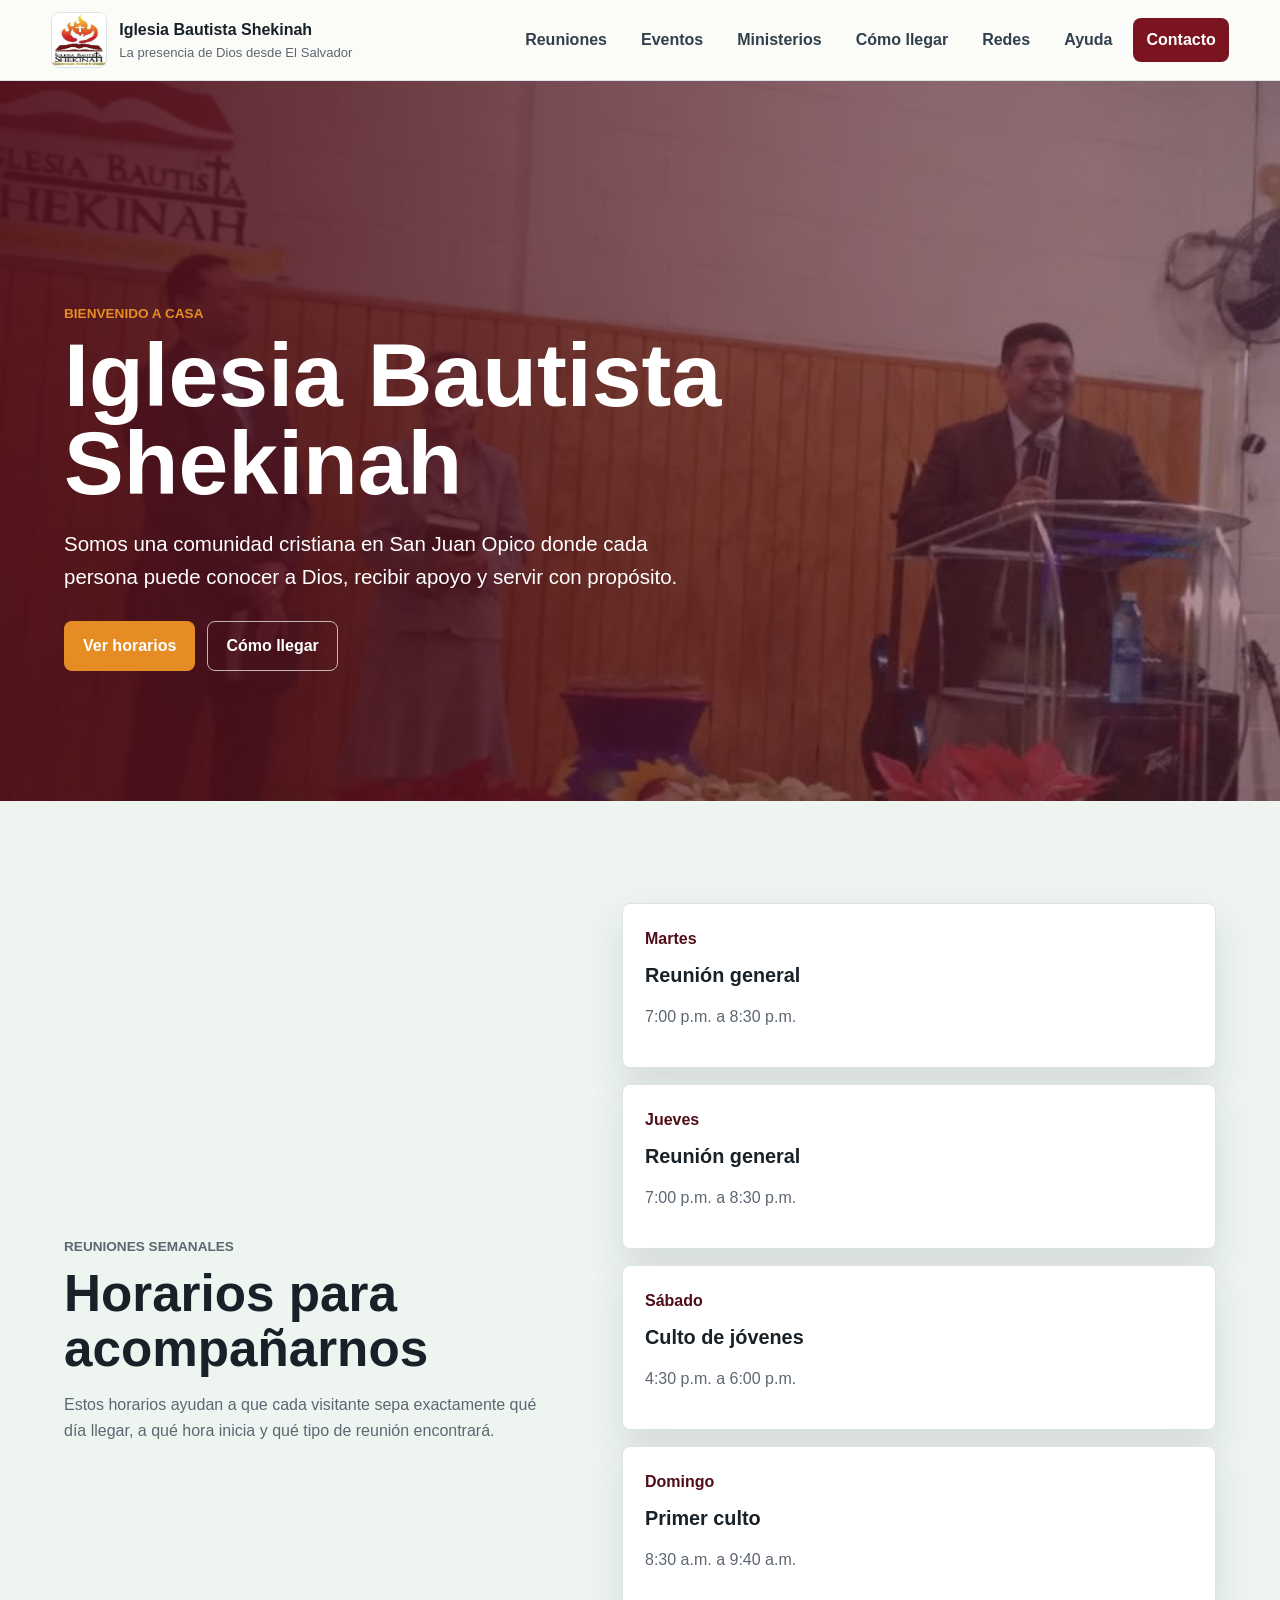
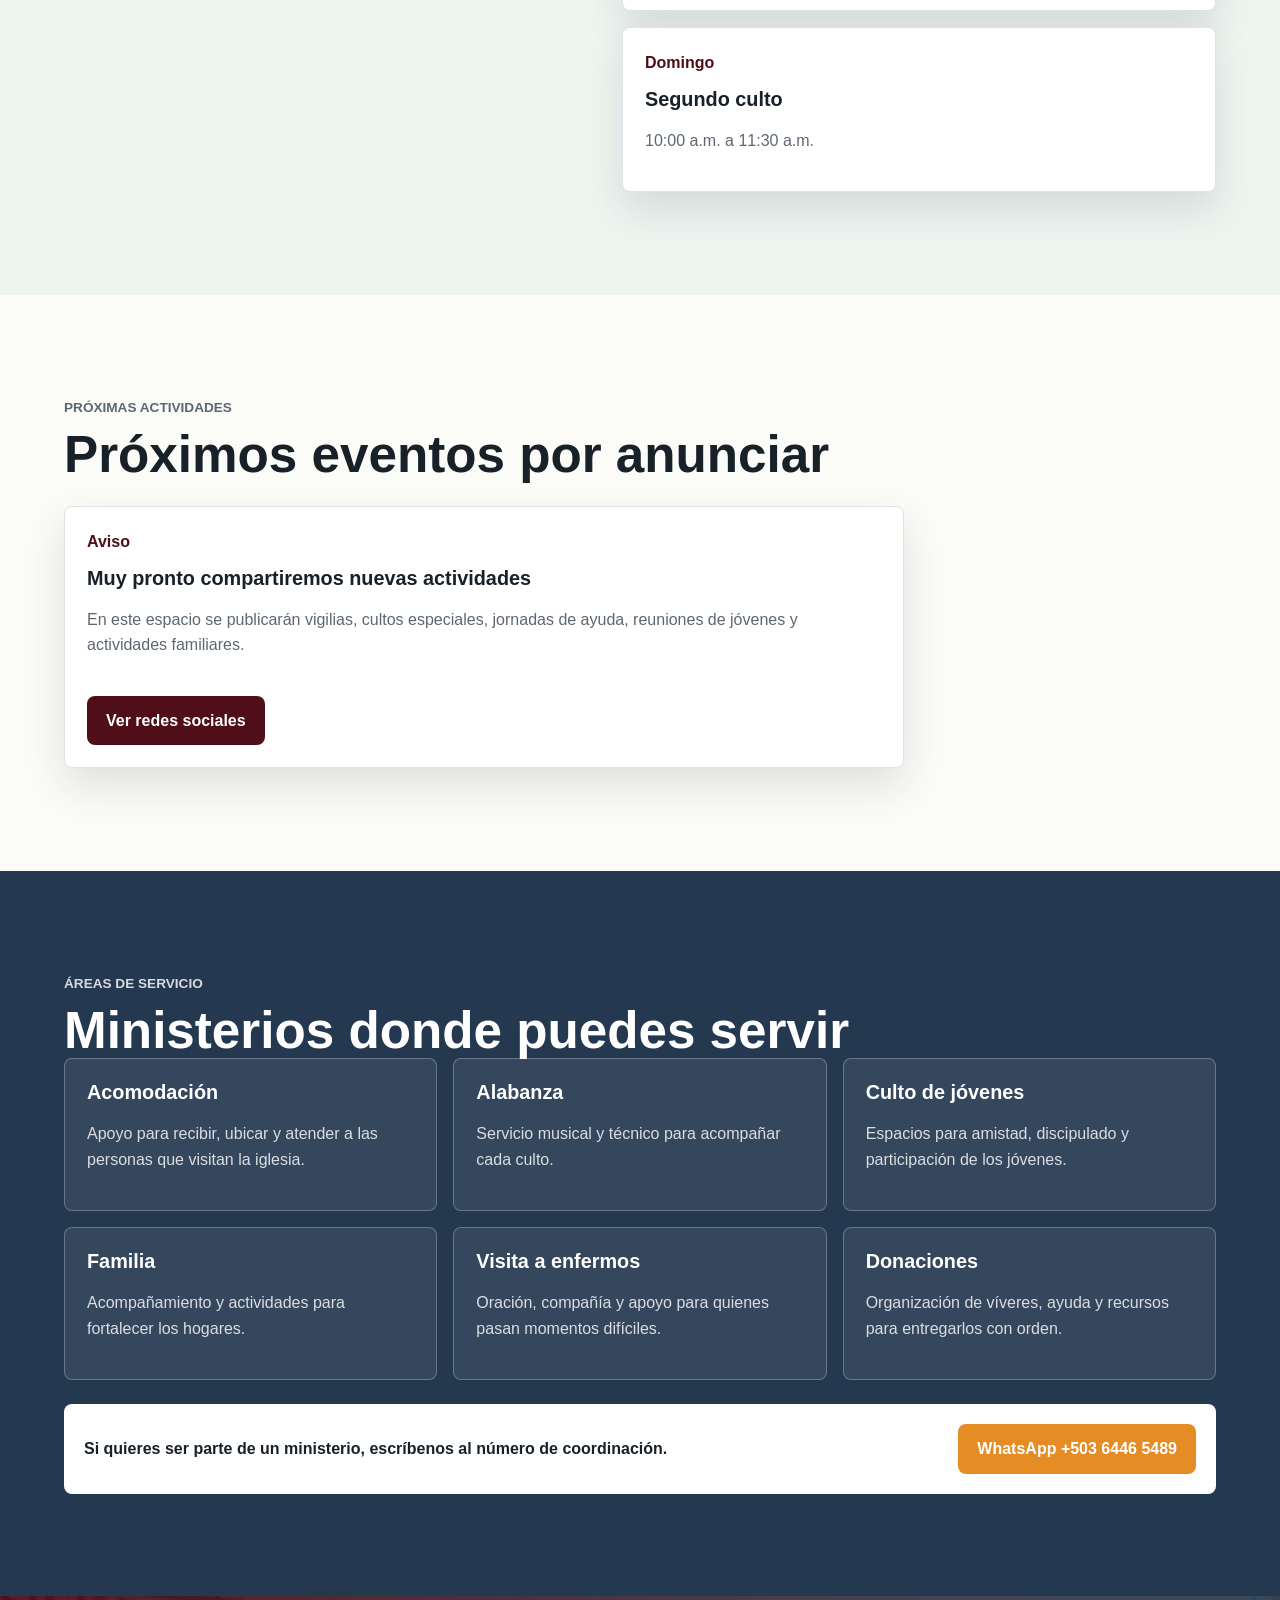
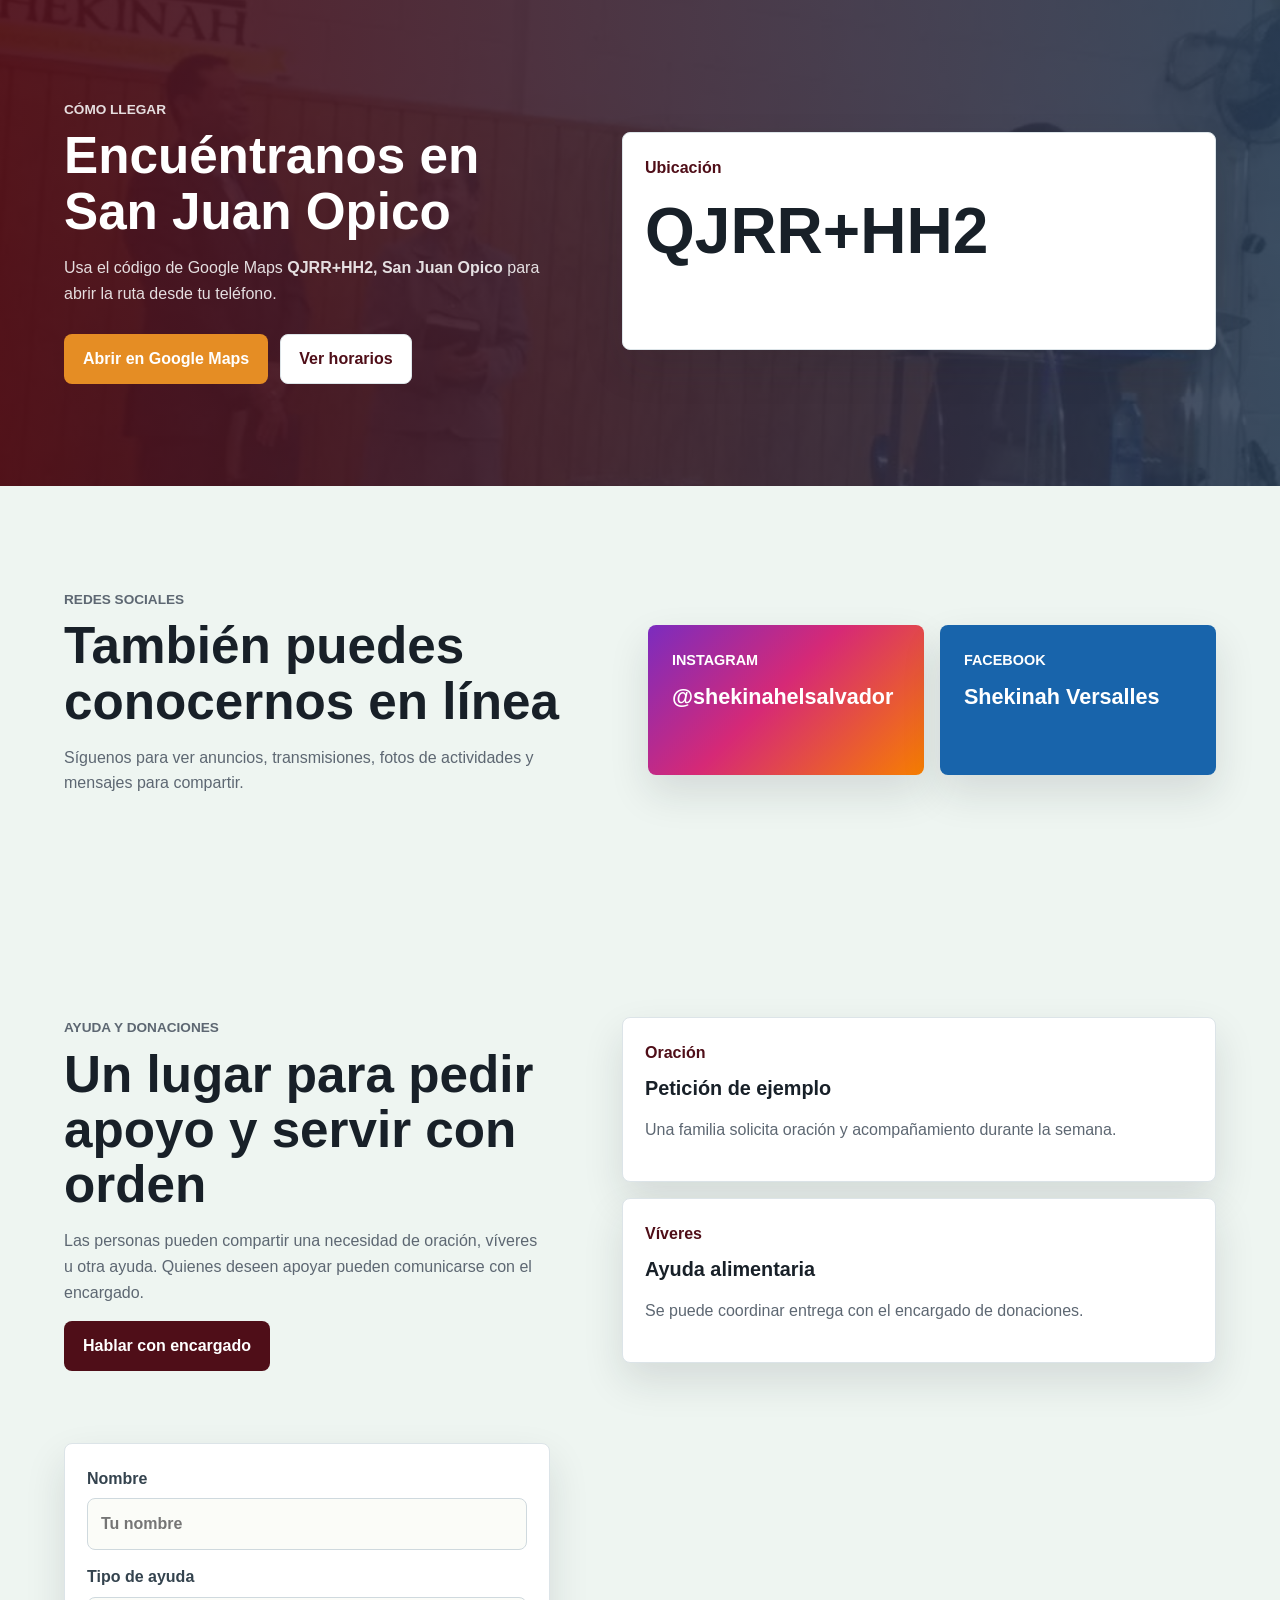
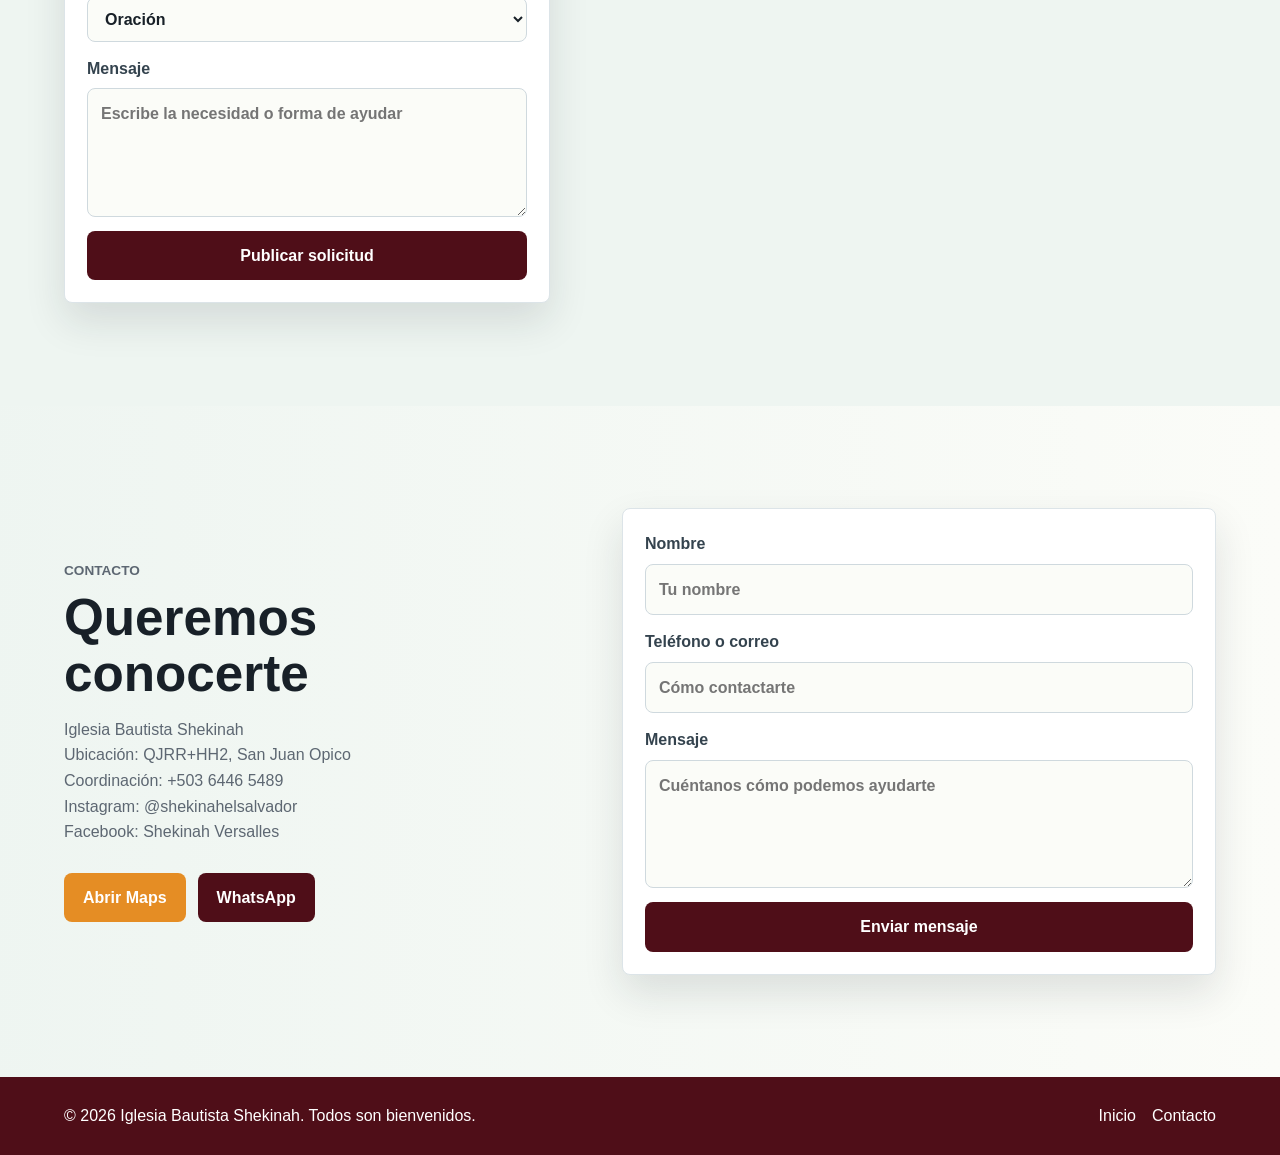
==== index.html @ 6ae2b2f3 "Crear sitio web Iglesia Shekinah" ====
<!doctype html>
<html lang="es">
  <head>
    <meta charset="utf-8" />
    <meta name="viewport" content="width=device-width, initial-scale=1" />
    <meta name="description" content="Sitio web de Iglesia Bautista Shekinah." />
    <title>Iglesia Bautista Shekinah</title>
    <link rel="stylesheet" href="styles.css" />
  </head>
  <body>
    <header class="site-header">
      <a class="brand" href="#inicio">
        <img class="brand-logo" src="assets/logo-shekinah.png" alt="Logo de Iglesia Bautista Shekinah" />
        <span>
          <strong>Iglesia Bautista Shekinah</strong>
          <small>La presencia de Dios desde El Salvador</small>
        </span>
      </a>
      <button class="menu-button" type="button" aria-expanded="false" aria-controls="main-menu">
        <span></span><span></span><span></span> Menú
      </button>
      <nav id="main-menu" class="main-nav">
        <a href="#reuniones">Reuniones</a>
        <a href="#eventos">Eventos</a>
        <a href="#ministerios">Ministerios</a>
        <a href="#ubicacion">Cómo llegar</a>
        <a href="#redes">Redes</a>
        <a href="#ayuda">Ayuda</a>
        <a class="nav-action" href="#contacto">Contacto</a>
      </nav>
    </header>

    <main>
      <section id="inicio" class="hero">
        <div class="hero-content">
          <p class="eyebrow">Bienvenido a casa</p>
          <h1>Iglesia Bautista Shekinah</h1>
          <p>Somos una comunidad cristiana en San Juan Opico donde cada persona puede conocer a Dios, recibir apoyo y servir con propósito.</p>
          <div class="hero-actions">
            <a class="button primary" href="#reuniones">Ver horarios</a>
            <a class="button secondary" href="#ubicacion">Cómo llegar</a>
          </div>
        </div>
      </section>

      <section id="reuniones" class="section band-light">
        <div class="section-inner split">
          <div>
            <p class="eyebrow">Reuniones semanales</p>
            <h2>Horarios para acompañarnos</h2>
            <p>Estos horarios ayudan a que cada visitante sepa exactamente qué día llegar, a qué hora inicia y qué tipo de reunión encontrará.</p>
          </div>
          <div class="schedule-list">
            <article class="info-card"><span class="tag">Martes</span><h3>Reunión general</h3><p>7:00 p.m. a 8:30 p.m.</p></article>
            <article class="info-card"><span class="tag">Jueves</span><h3>Reunión general</h3><p>7:00 p.m. a 8:30 p.m.</p></article>
            <article class="info-card"><span class="tag">Sábado</span><h3>Culto de jóvenes</h3><p>4:30 p.m. a 6:00 p.m.</p></article>
            <article class="info-card"><span class="tag">Domingo</span><h3>Primer culto</h3><p>8:30 a.m. a 9:40 a.m.</p></article>
            <article class="info-card"><span class="tag">Domingo</span><h3>Segundo culto</h3><p>10:00 a.m. a 11:30 a.m.</p></article>
          </div>
        </div>
      </section>

      <section id="eventos" class="section">
        <div class="section-inner">
          <p class="eyebrow">Próximas actividades</p>
          <h2>Próximos eventos por anunciar</h2>
          <article class="announcement-card">
            <span class="tag">Aviso</span>
            <h3>Muy pronto compartiremos nuevas actividades</h3>
            <p>En este espacio se publicarán vigilias, cultos especiales, jornadas de ayuda, reuniones de jóvenes y actividades familiares.</p>
            <a class="button dark" href="#redes">Ver redes sociales</a>
          </article>
        </div>
      </section>

      <section id="ministerios" class="section band-strong">
        <div class="section-inner">
          <p class="eyebrow">Áreas de servicio</p>
          <h2>Ministerios donde puedes servir</h2>
          <div class="ministry-grid">
            <article><h3>Acomodación</h3><p>Apoyo para recibir, ubicar y atender a las personas que visitan la iglesia.</p></article>
            <article><h3>Alabanza</h3><p>Servicio musical y técnico para acompañar cada culto.</p></article>
            <article><h3>Culto de jóvenes</h3><p>Espacios para amistad, discipulado y participación de los jóvenes.</p></article>
            <article><h3>Familia</h3><p>Acompañamiento y actividades para fortalecer los hogares.</p></article>
            <article><h3>Visita a enfermos</h3><p>Oración, compañía y apoyo para quienes pasan momentos difíciles.</p></article>
            <article><h3>Donaciones</h3><p>Organización de víveres, ayuda y recursos para entregarlos con orden.</p></article>
          </div>
          <div class="ministry-cta">
            <p>Si quieres ser parte de un ministerio, escríbenos al número de coordinación.</p>
            <a class="button primary" href="https://wa.me/50364465489" target="_blank" rel="noopener noreferrer">WhatsApp +503 6446 5489</a>
          </div>
        </div>
      </section>

      <section id="ubicacion" class="section location-section">
        <div class="section-inner split">
          <div>
            <p class="eyebrow">Cómo llegar</p>
            <h2>Encuéntranos en San Juan Opico</h2>
            <p>Usa el código de Google Maps <strong>QJRR+HH2, San Juan Opico</strong> para abrir la ruta desde tu teléfono.</p>
            <div class="contact-actions">
              <a class="button primary" href="https://www.google.com/maps/search/?api=1&query=QJRR%2BHH2%2C%20San%20Juan%20Opico" target="_blank" rel="noopener noreferrer">Abrir en Google Maps</a>
              <a class="button light" href="#reuniones">Ver horarios</a>
            </div>
          </div>
          <article class="map-card"><span class="tag">Ubicación</span><h3>QJRR+HH2</h3><p>San Juan Opico, La Libertad, El Salvador</p></article>
        </div>
      </section>

      <section id="redes" class="section band-light">
        <div class="section-inner social-layout">
          <div>
            <p class="eyebrow">Redes sociales</p>
            <h2>También puedes conocernos en línea</h2>
            <p>Síguenos para ver anuncios, transmisiones, fotos de actividades y mensajes para compartir.</p>
          </div>
          <div class="social-cards">
            <a class="social-card instagram" href="https://www.instagram.com/shekinahelsalvador" target="_blank" rel="noopener noreferrer"><span>Instagram</span><strong>@shekinahelsalvador</strong></a>
            <a class="social-card facebook" href="https://www.facebook.com/share/1L6qRECBoy/" target="_blank" rel="noopener noreferrer"><span>Facebook</span><strong>Shekinah Versalles</strong></a>
          </div>
        </div>
      </section>

      <section id="ayuda" class="section band-light">
        <div class="section-inner help-layout">
          <div>
            <p class="eyebrow">Ayuda y donaciones</p>
            <h2>Un lugar para pedir apoyo y servir con orden</h2>
            <p>Las personas pueden compartir una necesidad de oración, víveres u otra ayuda. Quienes deseen apoyar pueden comunicarse con el encargado.</p>
            <a class="button dark" href="https://wa.me/50364465489" target="_blank" rel="noopener noreferrer">Hablar con encargado</a>
          </div>
          <div class="help-board">
            <article class="help-card"><span class="tag">Oración</span><h3>Petición de ejemplo</h3><p>Una familia solicita oración y acompañamiento durante la semana.</p></article>
            <article class="help-card"><span class="tag">Víveres</span><h3>Ayuda alimentaria</h3><p>Se puede coordinar entrega con el encargado de donaciones.</p></article>
          </div>
          <form class="help-form">
            <label>Nombre <input type="text" name="nombre-ayuda" placeholder="Tu nombre" required /></label>
            <label>Tipo de ayuda
              <select name="tipo-ayuda" required>
                <option value="Oración">Oración</option>
                <option value="Víveres">Víveres</option>
                <option value="Visita">Visita a enfermo</option>
                <option value="Otra ayuda">Otra ayuda</option>
              </select>
            </label>
            <label>Mensaje <textarea name="mensaje-ayuda" rows="4" placeholder="Escribe la necesidad o forma de ayudar" required></textarea></label>
            <button class="button dark" type="submit">Publicar solicitud</button>
          </form>
        </div>
      </section>

      <section id="contacto" class="section contact-section">
        <div class="section-inner contact-layout">
          <div>
            <p class="eyebrow">Contacto</p>
            <h2>Queremos conocerte</h2>
            <p>Iglesia Bautista Shekinah<br />Ubicación: QJRR+HH2, San Juan Opico<br />Coordinación: +503 6446 5489<br />Instagram: @shekinahelsalvador<br />Facebook: Shekinah Versalles</p>
            <div class="contact-actions">
              <a class="button primary" href="https://www.google.com/maps/search/?api=1&query=QJRR%2BHH2%2C%20San%20Juan%20Opico" target="_blank" rel="noopener noreferrer">Abrir Maps</a>
              <a class="button dark" href="https://wa.me/50364465489" target="_blank" rel="noopener noreferrer">WhatsApp</a>
            </div>
          </div>
          <form class="contact-form">
            <label>Nombre <input type="text" name="nombre" autocomplete="name" placeholder="Tu nombre" /></label>
            <label>Teléfono o correo <input type="text" name="contacto" autocomplete="email" placeholder="Cómo contactarte" /></label>
            <label>Mensaje <textarea name="mensaje" rows="4" placeholder="Cuéntanos cómo podemos ayudarte"></textarea></label>
            <button class="button dark" type="submit">Enviar mensaje</button>
          </form>
        </div>
      </section>
    </main>

    <footer class="site-footer">
      <p>© 2026 Iglesia Bautista Shekinah. Todos son bienvenidos.</p>
      <div><a href="#inicio">Inicio</a><a href="#contacto">Contacto</a></div>
    </footer>

    <script src="script.js"></script>
  </body>
</html>
---- styles.css ----
:root {
  --ink: #182028;
  --muted: #5d6772;
  --line: #dce4e8;
  --paper: #fbfcf8;
  --soft: #eef5f1;
  --green: #7a1420;
  --green-dark: #4f0e18;
  --gold: #e58d24;
  --blue: #24384f;
  --white: #ffffff;
  --shadow: 0 18px 40px rgba(24, 32, 40, 0.12);
}

* { box-sizing: border-box; }
html { scroll-behavior: smooth; }
body {
  margin: 0;
  color: var(--ink);
  background: var(--paper);
  font-family: Arial, Helvetica, sans-serif;
  line-height: 1.6;
}
a { color: inherit; text-decoration: none; }
img, input, textarea, select, button { font: inherit; }

.site-header {
  position: sticky;
  top: 0;
  z-index: 20;
  display: flex;
  align-items: center;
  justify-content: space-between;
  gap: 18px;
  min-height: 76px;
  padding: 12px clamp(18px, 4vw, 56px);
  background: rgba(251, 252, 248, 0.94);
  border-bottom: 1px solid var(--line);
  backdrop-filter: blur(12px);
}
.brand { display: inline-flex; align-items: center; gap: 12px; min-width: 220px; }
.brand-logo { width: 56px; height: 56px; object-fit: contain; background: var(--white); border: 1px solid var(--line); border-radius: 8px; }
.brand strong, .brand small { display: block; }
.brand small { color: var(--muted); font-size: 0.82rem; }
.main-nav { display: flex; align-items: center; gap: 8px; }
.main-nav a { min-height: 42px; padding: 9px 13px; border-radius: 8px; color: #31404c; font-weight: 700; }
.main-nav a:hover, .main-nav a:focus-visible { background: var(--soft); outline: none; }
.nav-action { color: var(--white) !important; background: var(--green); }
.menu-button { display: none; align-items: center; gap: 7px; min-height: 44px; padding: 8px 10px; background: var(--white); border: 1px solid var(--line); border-radius: 8px; cursor: pointer; }
.menu-button span { display: block; width: 16px; height: 2px; background: currentColor; }

.hero {
  display: flex;
  align-items: flex-end;
  min-height: min(720px, calc(100vh - 76px));
  padding: clamp(64px, 12vw, 130px) clamp(20px, 5vw, 70px);
  color: var(--white);
  background: linear-gradient(90deg, rgba(79, 14, 24, 0.9), rgba(79, 14, 24, 0.44)), url("assets/iglesia-shekinah-interior.png") center / cover;
}
.hero-content { width: min(760px, 100%); }
.eyebrow { margin: 0 0 8px; color: var(--gold); font-size: 0.85rem; font-weight: 800; text-transform: uppercase; }
.hero h1 { margin: 0; font-size: clamp(2.8rem, 7vw, 6.5rem); line-height: 0.98; }
.hero p:not(.eyebrow) { max-width: 620px; margin: 20px 0 0; font-size: clamp(1.08rem, 2vw, 1.28rem); }
.hero-actions, .contact-actions { display: flex; flex-wrap: wrap; gap: 12px; margin-top: 28px; }
.button { display: inline-flex; align-items: center; justify-content: center; min-height: 46px; padding: 11px 18px; border: 1px solid transparent; border-radius: 8px; font-weight: 800; cursor: pointer; }
.button.primary { color: var(--white); background: var(--gold); }
.button.secondary { color: var(--white); border-color: rgba(255, 255, 255, 0.68); }
.button.dark { color: var(--white); background: var(--green-dark); }
.button.light { color: var(--green-dark); background: var(--white); border-color: var(--line); }

.section { padding: clamp(62px, 8vw, 104px) clamp(20px, 5vw, 70px); }
.section-inner { width: min(1160px, 100%); margin: 0 auto; }
.band-light { background: var(--soft); }
.band-strong { color: var(--white); background: var(--blue); }
.split, .contact-layout, .help-layout { display: grid; grid-template-columns: minmax(0, 0.9fr) minmax(280px, 1.1fr); gap: clamp(28px, 6vw, 72px); align-items: center; }
h2 { margin: 0; font-size: clamp(2rem, 4vw, 3.4rem); line-height: 1.08; }
h3 { margin: 0 0 8px; font-size: 1.24rem; line-height: 1.2; }
.section p { color: var(--muted); }
.band-strong p, .band-strong .eyebrow { color: rgba(255, 255, 255, 0.82); }

.schedule-list, .ministry-grid, .social-cards, .help-board { display: grid; gap: 16px; }
.ministry-grid { grid-template-columns: repeat(3, minmax(0, 1fr)); }
.info-card, .announcement-card, .map-card, .help-card, .help-form, .contact-form { padding: 22px; background: var(--white); border: 1px solid var(--line); border-radius: 8px; box-shadow: var(--shadow); }
.tag { display: inline-flex; margin-bottom: 12px; color: var(--green-dark); font-weight: 800; }
.ministry-grid article { min-height: 150px; padding: 22px; border: 1px solid rgba(255, 255, 255, 0.26); border-radius: 8px; background: rgba(255, 255, 255, 0.08); }
.ministry-cta { display: flex; align-items: center; justify-content: space-between; gap: 18px; margin-top: 24px; padding: 20px; color: var(--ink); background: var(--white); border-radius: 8px; }
.ministry-cta p { margin: 0; color: var(--ink); font-weight: 700; }
.announcement-card { max-width: 840px; margin-top: 24px; }
.announcement-card .button { margin-top: 22px; }
.location-section { color: var(--white); background: linear-gradient(90deg, rgba(79, 14, 24, 0.92), rgba(36, 56, 79, 0.86)), url("assets/iglesia-shekinah-interior.png") center / cover; }
.location-section p { color: rgba(255, 255, 255, 0.86); }
.map-card { color: var(--ink); }
.map-card h3 { font-size: clamp(2.2rem, 5vw, 4rem); }
.social-layout { display: grid; grid-template-columns: minmax(0, 0.95fr) minmax(300px, 1.05fr); gap: clamp(28px, 6vw, 70px); align-items: center; }
.social-cards { grid-template-columns: repeat(2, minmax(0, 1fr)); }
.social-card { min-height: 150px; padding: 24px; color: var(--white); border-radius: 8px; box-shadow: var(--shadow); }
.social-card span, .social-card strong { display: block; }
.social-card span { margin-bottom: 12px; font-size: 0.9rem; font-weight: 800; text-transform: uppercase; }
.social-card strong { overflow-wrap: anywhere; font-size: 1.35rem; line-height: 1.18; }
.social-card.instagram { background: linear-gradient(135deg, #7b2cbf, #d62976 46%, #f77f00); }
.social-card.facebook { background: #1864ab; }
.help-layout { align-items: start; }
.help-card .button { margin-top: 14px; }
.contact-section { background: linear-gradient(90deg, rgba(238, 245, 241, 0.98), rgba(251, 252, 248, 0.98)); }
.help-form, .contact-form { display: grid; gap: 14px; }
label { display: grid; gap: 7px; color: #34434e; font-weight: 800; }
input, select, textarea { width: 100%; padding: 12px 13px; color: var(--ink); background: var(--paper); border: 1px solid #cfd9de; border-radius: 8px; }
input:focus, select:focus, textarea:focus, .button:focus-visible { outline: 3px solid rgba(197, 139, 53, 0.42); outline-offset: 2px; }
.site-footer { display: flex; flex-wrap: wrap; justify-content: space-between; gap: 16px; padding: 26px clamp(20px, 5vw, 70px); color: var(--white); background: var(--green-dark); }
.site-footer p { margin: 0; }
.site-footer div { display: flex; gap: 16px; }

@media (max-width: 1040px) {
  .site-header { align-items: flex-start; flex-wrap: wrap; }
  .menu-button { display: inline-flex; }
  .main-nav { display: none; width: 100%; flex-direction: column; align-items: stretch; padding-top: 8px; }
  .main-nav.is-open { display: flex; }
  .main-nav a { width: 100%; }
  .split, .contact-layout, .help-layout, .social-layout, .ministry-grid, .social-cards { grid-template-columns: 1fr; }
  .hero { min-height: 620px; }
  .ministry-cta { align-items: stretch; flex-direction: column; }
}

@media (max-width: 520px) {
  .brand { min-width: 0; }
  .brand small { display: none; }
  .hero-actions, .contact-actions { flex-direction: column; }
  .button { width: 100%; }
  .section { padding-left: 16px; padding-right: 16px; }
}
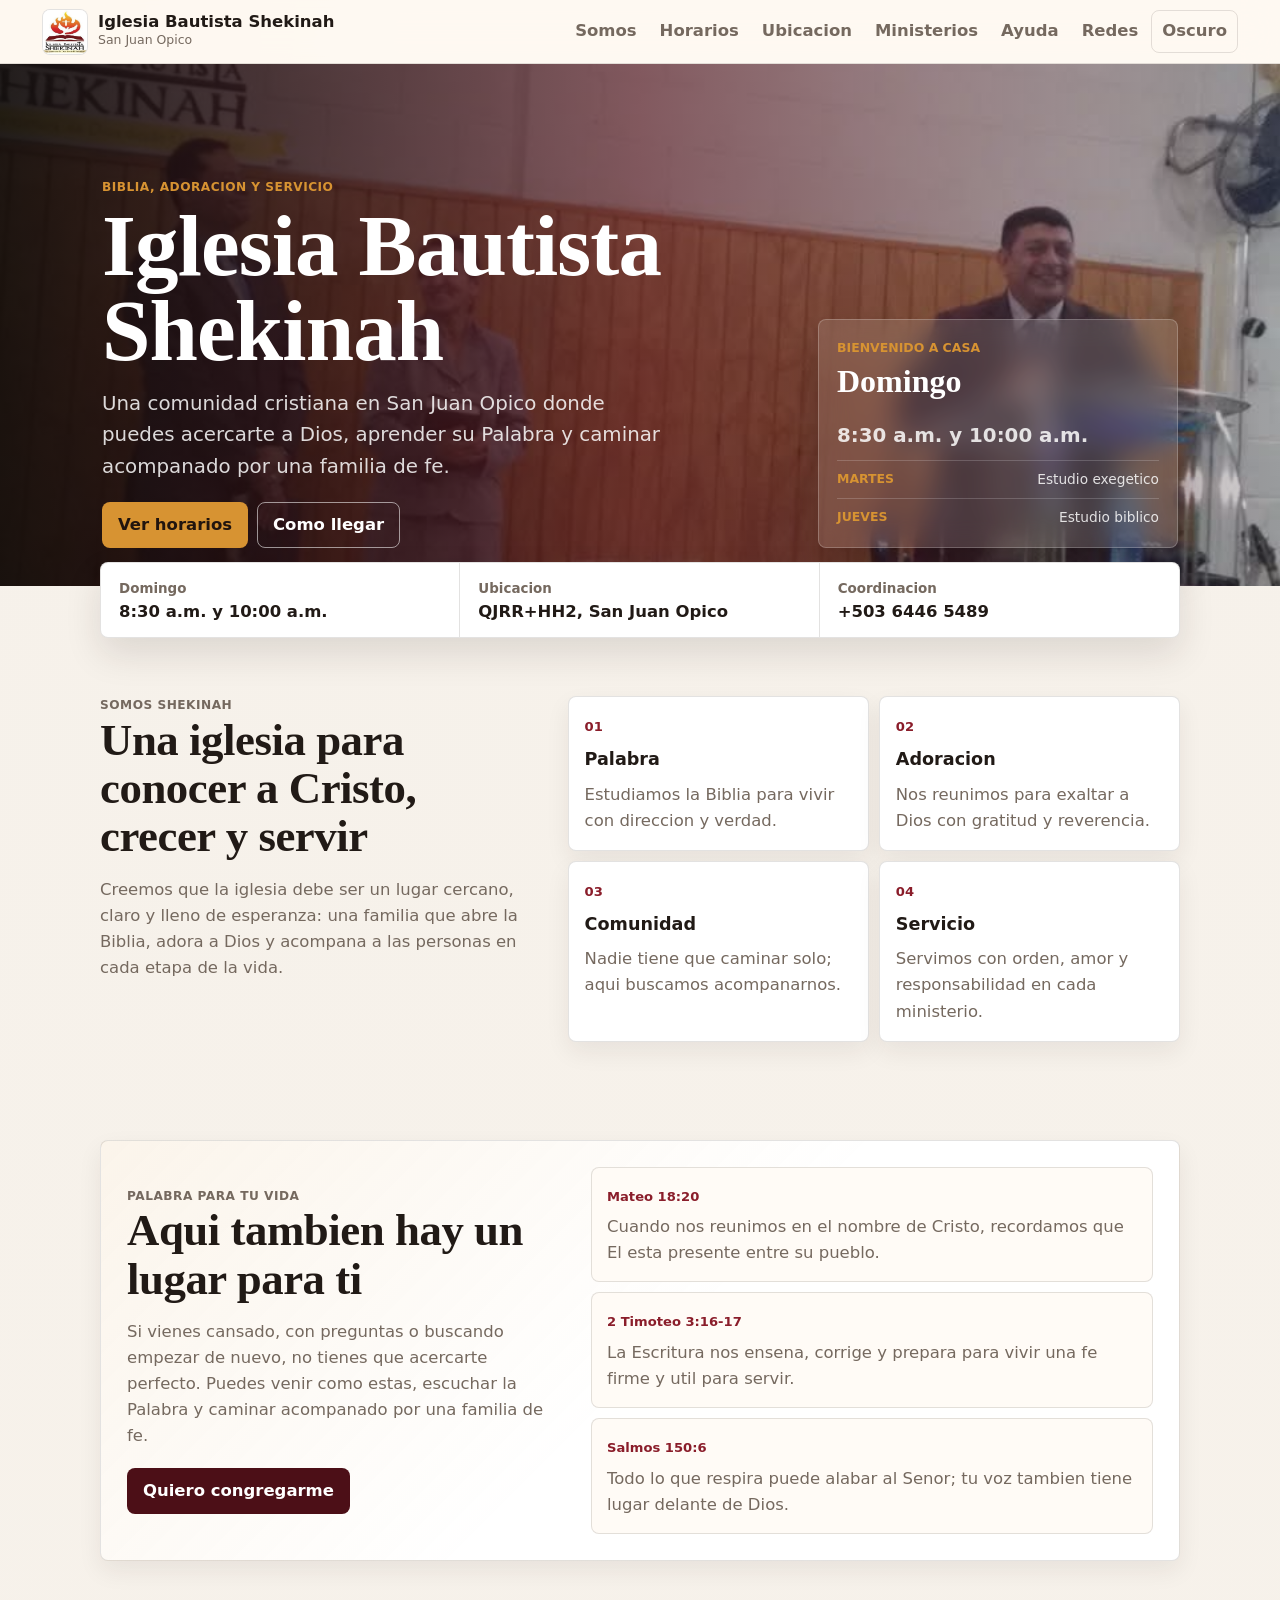
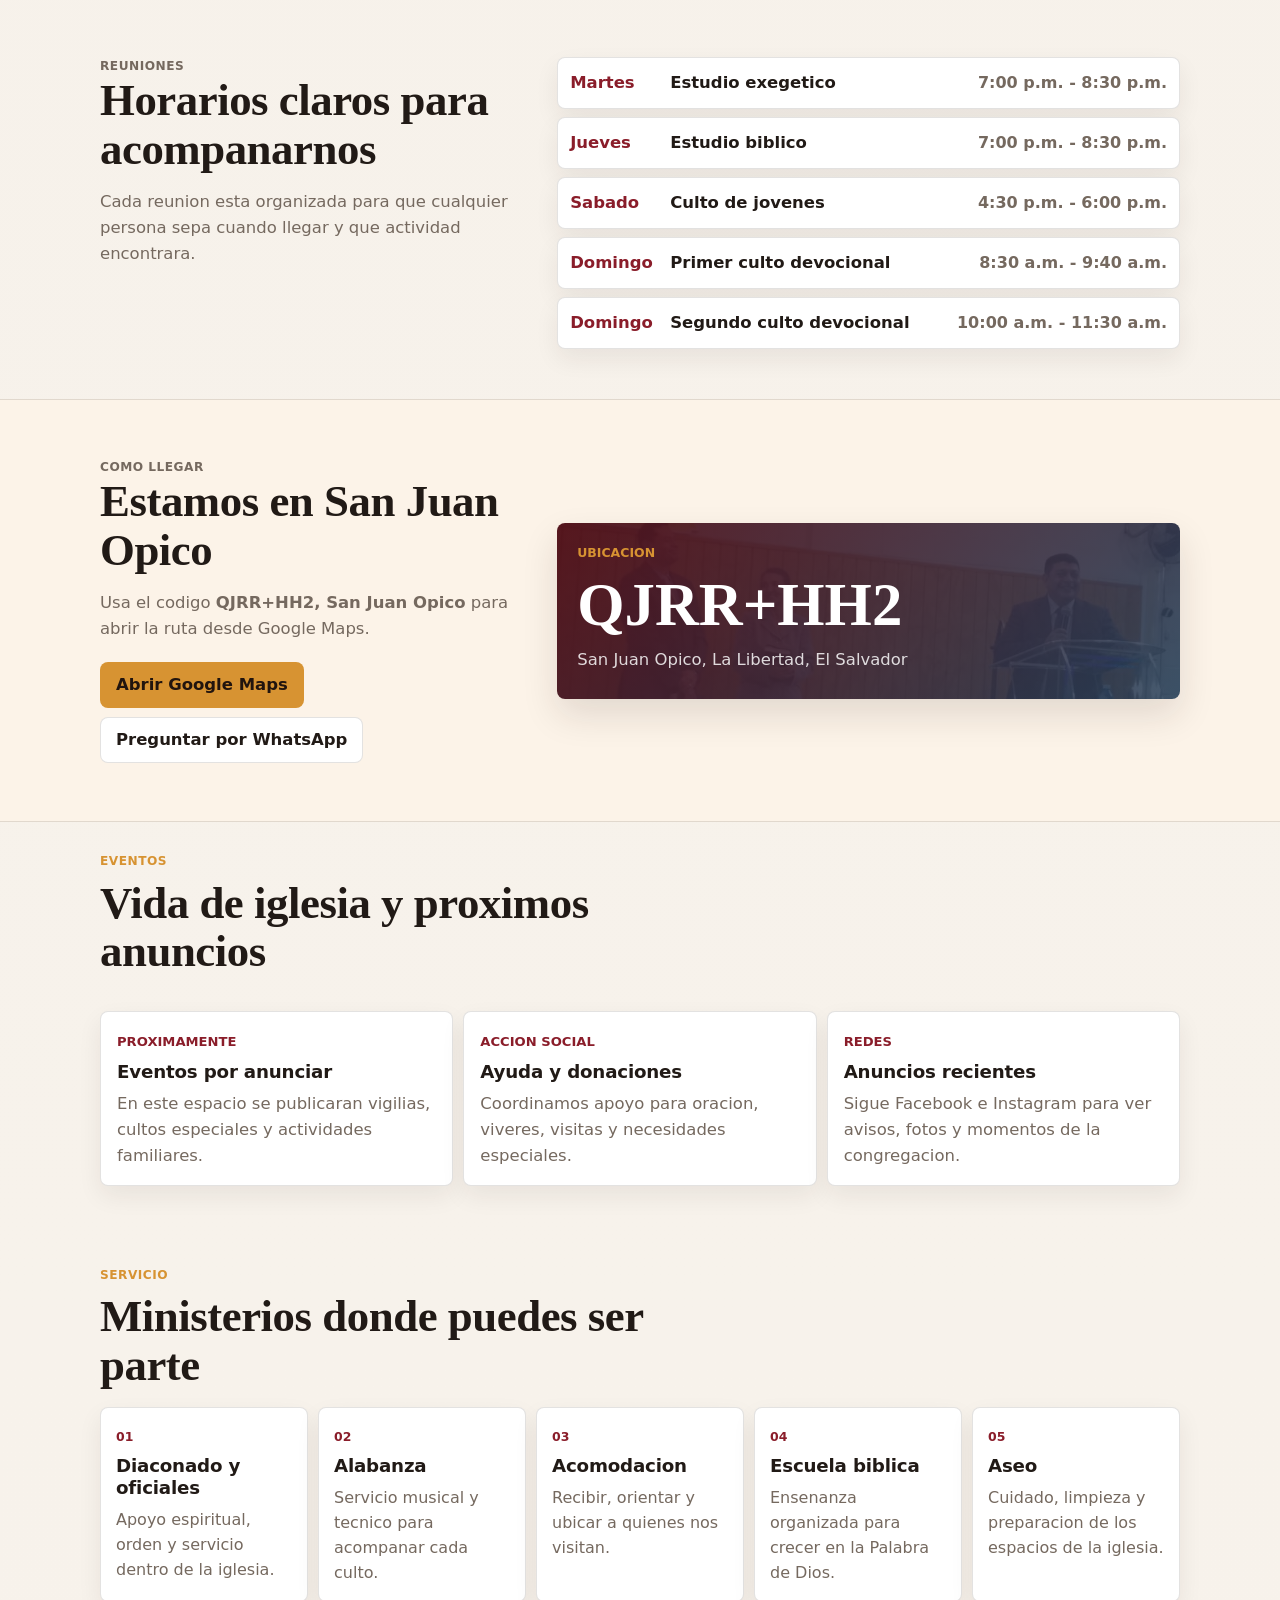
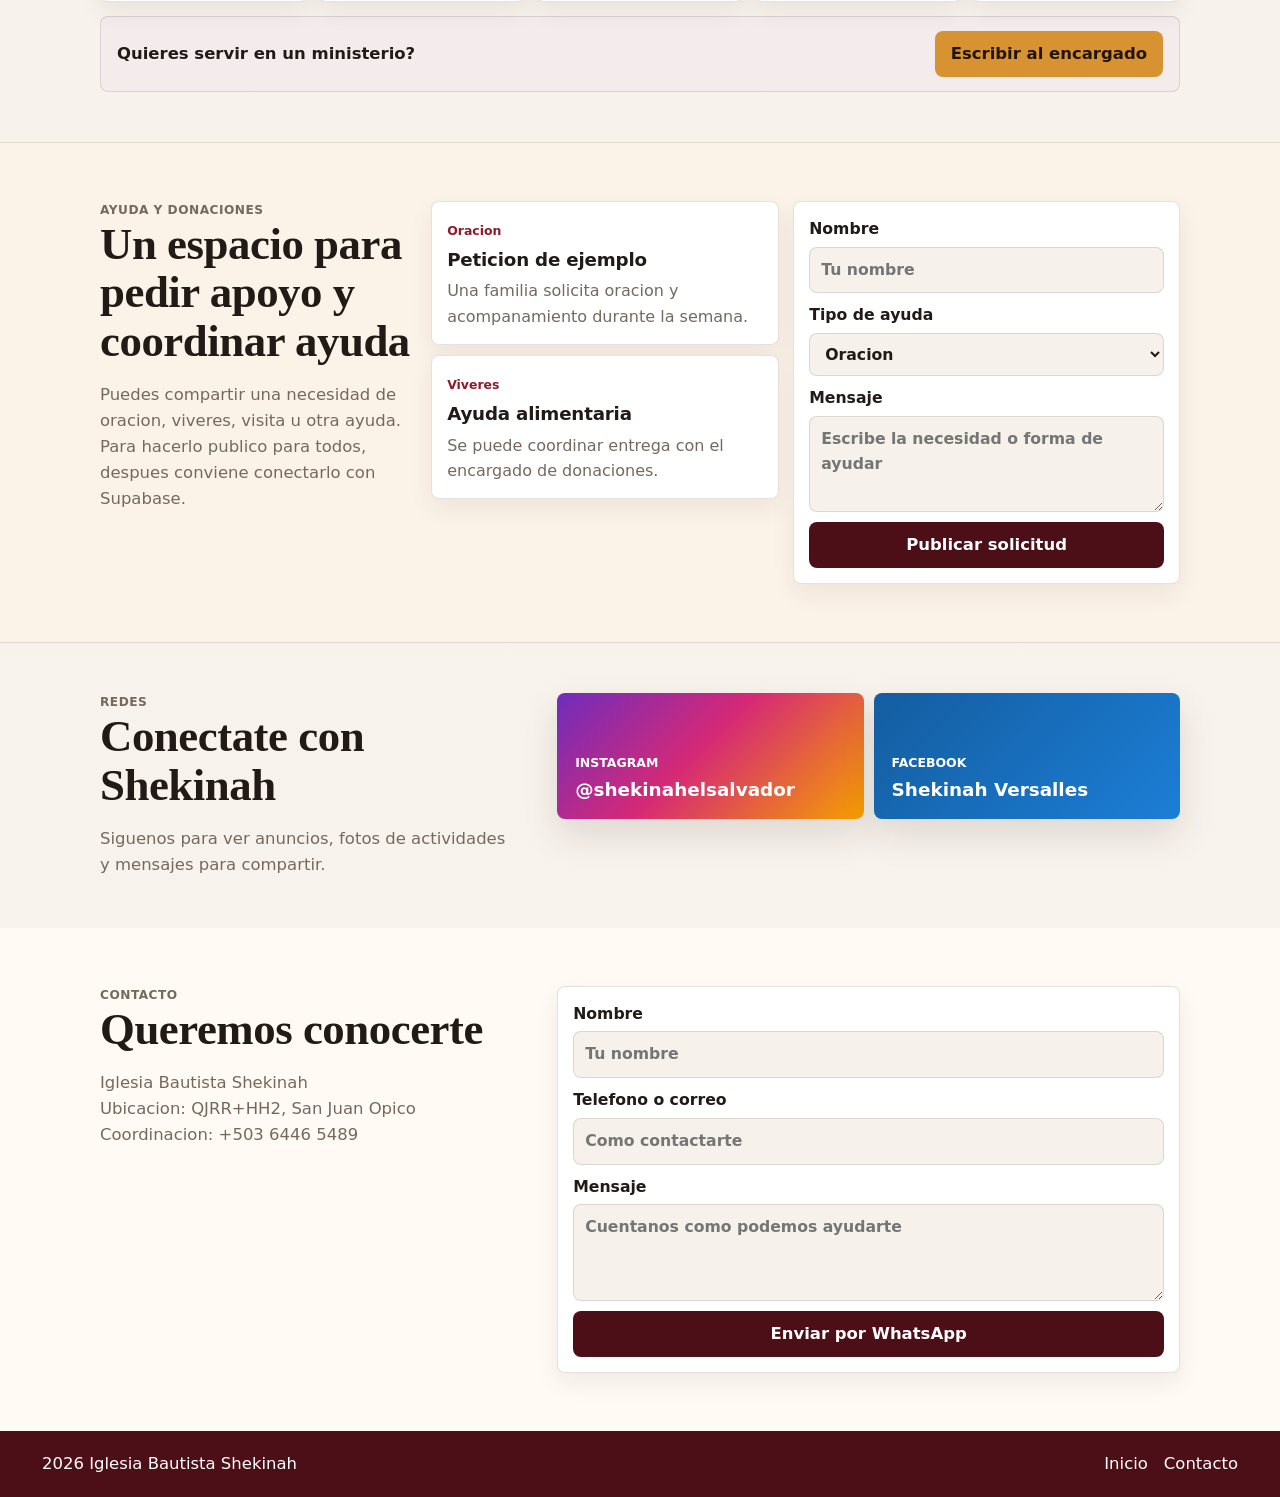
==== commit 3d6a6479: "Mejorar presentacion institucional" ====
--- a/index.html
+++ b/index.html
@@ -3,176 +3,355 @@
   <head>
     <meta charset="utf-8" />
     <meta name="viewport" content="width=device-width, initial-scale=1" />
-    <meta name="description" content="Sitio web de Iglesia Bautista Shekinah." />
+    <meta
+      name="description"
+      content="Sitio web de Iglesia Bautista Shekinah: horarios, ubicacion, ministerios, ayuda, donaciones y redes sociales."
+    />
     <title>Iglesia Bautista Shekinah</title>
     <link rel="stylesheet" href="styles.css" />
   </head>
   <body>
     <header class="site-header">
-      <a class="brand" href="#inicio">
+      <a class="brand" href="#inicio" aria-label="Ir al inicio">
         <img class="brand-logo" src="assets/logo-shekinah.png" alt="Logo de Iglesia Bautista Shekinah" />
         <span>
           <strong>Iglesia Bautista Shekinah</strong>
-          <small>La presencia de Dios desde El Salvador</small>
+          <small>San Juan Opico</small>
         </span>
       </a>
+
       <button class="menu-button" type="button" aria-expanded="false" aria-controls="main-menu">
-        <span></span><span></span><span></span> Menú
+        <span></span>
+        <span></span>
+        <span></span>
+        Menu
       </button>
-      <nav id="main-menu" class="main-nav">
-        <a href="#reuniones">Reuniones</a>
-        <a href="#eventos">Eventos</a>
+
+      <nav id="main-menu" class="main-nav" aria-label="Navegacion principal">
+        <a href="#somos">Somos</a>
+        <a href="#reuniones">Horarios</a>
+        <a href="#ubicacion">Ubicacion</a>
         <a href="#ministerios">Ministerios</a>
-        <a href="#ubicacion">Cómo llegar</a>
+        <a href="#ayuda">Ayuda</a>
         <a href="#redes">Redes</a>
-        <a href="#ayuda">Ayuda</a>
-        <a class="nav-action" href="#contacto">Contacto</a>
+        <button class="theme-toggle" type="button" aria-label="Cambiar modo oscuro">Oscuro</button>
       </nav>
     </header>
 
     <main>
       <section id="inicio" class="hero">
-        <div class="hero-content">
-          <p class="eyebrow">Bienvenido a casa</p>
-          <h1>Iglesia Bautista Shekinah</h1>
-          <p>Somos una comunidad cristiana en San Juan Opico donde cada persona puede conocer a Dios, recibir apoyo y servir con propósito.</p>
-          <div class="hero-actions">
-            <a class="button primary" href="#reuniones">Ver horarios</a>
-            <a class="button secondary" href="#ubicacion">Cómo llegar</a>
-          </div>
-        </div>
-      </section>
-
-      <section id="reuniones" class="section band-light">
-        <div class="section-inner split">
-          <div>
-            <p class="eyebrow">Reuniones semanales</p>
-            <h2>Horarios para acompañarnos</h2>
-            <p>Estos horarios ayudan a que cada visitante sepa exactamente qué día llegar, a qué hora inicia y qué tipo de reunión encontrará.</p>
-          </div>
+        <div class="hero-inner">
+          <div class="hero-content">
+            <p class="eyebrow">Biblia, adoracion y servicio</p>
+            <h1>Iglesia Bautista Shekinah</h1>
+            <p>
+              Una comunidad cristiana en San Juan Opico donde puedes acercarte a Dios,
+              aprender su Palabra y caminar acompanado por una familia de fe.
+            </p>
+            <div class="hero-actions">
+              <a class="button primary" href="#reuniones">Ver horarios</a>
+              <a class="button secondary" href="#ubicacion">Como llegar</a>
+            </div>
+          </div>
+
+          <aside class="hero-panel" aria-label="Resumen de reuniones">
+            <span>Bienvenido a casa</span>
+            <strong>Domingo</strong>
+            <p>8:30 a.m. y 10:00 a.m.</p>
+            <div><small>Martes</small><small>Estudio exegetico</small></div>
+            <div><small>Jueves</small><small>Estudio biblico</small></div>
+          </aside>
+        </div>
+      </section>
+
+      <section class="quick-strip" aria-label="Accesos rapidos">
+        <a href="#reuniones">
+          <span>Domingo</span>
+          <strong>8:30 a.m. y 10:00 a.m.</strong>
+        </a>
+        <a href="#ubicacion">
+          <span>Ubicacion</span>
+          <strong>QJRR+HH2, San Juan Opico</strong>
+        </a>
+        <a href="https://wa.me/50364465489" target="_blank" rel="noopener noreferrer">
+          <span>Coordinacion</span>
+          <strong>+503 6446 5489</strong>
+        </a>
+      </section>
+
+      <section id="somos" class="section identity-section" aria-labelledby="somos-title">
+        <div class="section-inner identity-layout">
+          <div class="section-copy">
+            <p class="eyebrow">Somos Shekinah</p>
+            <h2 id="somos-title">Una iglesia para conocer a Cristo, crecer y servir</h2>
+            <p>
+              Creemos que la iglesia debe ser un lugar cercano, claro y lleno de esperanza:
+              una familia que abre la Biblia, adora a Dios y acompana a las personas en
+              cada etapa de la vida.
+            </p>
+          </div>
+
+          <div class="identity-grid">
+            <article><span>01</span><strong>Palabra</strong><p>Estudiamos la Biblia para vivir con direccion y verdad.</p></article>
+            <article><span>02</span><strong>Adoracion</strong><p>Nos reunimos para exaltar a Dios con gratitud y reverencia.</p></article>
+            <article><span>03</span><strong>Comunidad</strong><p>Nadie tiene que caminar solo; aqui buscamos acompanarnos.</p></article>
+            <article><span>04</span><strong>Servicio</strong><p>Servimos con orden, amor y responsabilidad en cada ministerio.</p></article>
+          </div>
+        </div>
+      </section>
+
+      <section class="section scripture-section" aria-labelledby="palabra-title">
+        <div class="section-inner scripture-layout">
+          <div class="section-copy">
+            <p class="eyebrow">Palabra para tu vida</p>
+            <h2 id="palabra-title">Aqui tambien hay un lugar para ti</h2>
+            <p>
+              Si vienes cansado, con preguntas o buscando empezar de nuevo, no tienes que
+              acercarte perfecto. Puedes venir como estas, escuchar la Palabra y caminar
+              acompanado por una familia de fe.
+            </p>
+            <a class="button dark" href="#reuniones">Quiero congregarme</a>
+          </div>
+
+          <div class="scripture-grid">
+            <article>
+              <span>Mateo 18:20</span>
+              <p>Cuando nos reunimos en el nombre de Cristo, recordamos que El esta presente entre su pueblo.</p>
+            </article>
+            <article>
+              <span>2 Timoteo 3:16-17</span>
+              <p>La Escritura nos ensena, corrige y prepara para vivir una fe firme y util para servir.</p>
+            </article>
+            <article>
+              <span>Salmos 150:6</span>
+              <p>Todo lo que respira puede alabar al Senor; tu voz tambien tiene lugar delante de Dios.</p>
+            </article>
+          </div>
+        </div>
+      </section>
+
+      <section id="reuniones" class="section section-tight">
+        <div class="section-inner two-column">
+          <div class="section-copy">
+            <p class="eyebrow">Reuniones</p>
+            <h2>Horarios claros para acompanarnos</h2>
+            <p>
+              Cada reunion esta organizada para que cualquier persona sepa cuando llegar
+              y que actividad encontrara.
+            </p>
+          </div>
+
           <div class="schedule-list">
-            <article class="info-card"><span class="tag">Martes</span><h3>Reunión general</h3><p>7:00 p.m. a 8:30 p.m.</p></article>
-            <article class="info-card"><span class="tag">Jueves</span><h3>Reunión general</h3><p>7:00 p.m. a 8:30 p.m.</p></article>
-            <article class="info-card"><span class="tag">Sábado</span><h3>Culto de jóvenes</h3><p>4:30 p.m. a 6:00 p.m.</p></article>
-            <article class="info-card"><span class="tag">Domingo</span><h3>Primer culto</h3><p>8:30 a.m. a 9:40 a.m.</p></article>
-            <article class="info-card"><span class="tag">Domingo</span><h3>Segundo culto</h3><p>10:00 a.m. a 11:30 a.m.</p></article>
-          </div>
-        </div>
-      </section>
-
-      <section id="eventos" class="section">
+            <article class="schedule-item">
+              <span>Martes</span>
+              <strong>Estudio exegetico</strong>
+              <time>7:00 p.m. - 8:30 p.m.</time>
+            </article>
+            <article class="schedule-item">
+              <span>Jueves</span>
+              <strong>Estudio biblico</strong>
+              <time>7:00 p.m. - 8:30 p.m.</time>
+            </article>
+            <article class="schedule-item">
+              <span>Sabado</span>
+              <strong>Culto de jovenes</strong>
+              <time>4:30 p.m. - 6:00 p.m.</time>
+            </article>
+            <article class="schedule-item">
+              <span>Domingo</span>
+              <strong>Primer culto devocional</strong>
+              <time>8:30 a.m. - 9:40 a.m.</time>
+            </article>
+            <article class="schedule-item">
+              <span>Domingo</span>
+              <strong>Segundo culto devocional</strong>
+              <time>10:00 a.m. - 11:30 a.m.</time>
+            </article>
+          </div>
+        </div>
+      </section>
+
+      <section id="ubicacion" class="section tinted">
+        <div class="section-inner two-column location-grid">
+          <div class="section-copy">
+            <p class="eyebrow">Como llegar</p>
+            <h2>Estamos en San Juan Opico</h2>
+            <p>
+              Usa el codigo <strong>QJRR+HH2, San Juan Opico</strong> para abrir la ruta
+              desde Google Maps.
+            </p>
+            <div class="inline-actions">
+              <a class="button primary" href="https://www.google.com/maps/search/?api=1&query=QJRR%2BHH2%2C%20San%20Juan%20Opico" target="_blank" rel="noopener noreferrer">
+                Abrir Google Maps
+              </a>
+              <a class="button ghost" href="https://wa.me/50364465489" target="_blank" rel="noopener noreferrer">
+                Preguntar por WhatsApp
+              </a>
+            </div>
+          </div>
+
+          <article class="location-card">
+            <span>Ubicacion</span>
+            <strong>QJRR+HH2</strong>
+            <p>San Juan Opico, La Libertad, El Salvador</p>
+          </article>
+        </div>
+      </section>
+
+      <section id="eventos" class="section compact">
+        <div class="section-inner updates-layout">
+          <div class="section-heading">
+            <p class="eyebrow">Eventos</p>
+            <h2>Vida de iglesia y proximos anuncios</h2>
+          </div>
+          <div class="updates-grid">
+            <article>
+              <span>Proximamente</span>
+              <h3>Eventos por anunciar</h3>
+              <p>En este espacio se publicaran vigilias, cultos especiales y actividades familiares.</p>
+            </article>
+            <article>
+              <span>Accion social</span>
+              <h3>Ayuda y donaciones</h3>
+              <p>Coordinamos apoyo para oracion, viveres, visitas y necesidades especiales.</p>
+            </article>
+            <article>
+              <span>Redes</span>
+              <h3>Anuncios recientes</h3>
+              <p>Sigue Facebook e Instagram para ver avisos, fotos y momentos de la congregacion.</p>
+            </article>
+          </div>
+        </div>
+      </section>
+
+      <section id="ministerios" class="section section-tight">
         <div class="section-inner">
-          <p class="eyebrow">Próximas actividades</p>
-          <h2>Próximos eventos por anunciar</h2>
-          <article class="announcement-card">
-            <span class="tag">Aviso</span>
-            <h3>Muy pronto compartiremos nuevas actividades</h3>
-            <p>En este espacio se publicarán vigilias, cultos especiales, jornadas de ayuda, reuniones de jóvenes y actividades familiares.</p>
-            <a class="button dark" href="#redes">Ver redes sociales</a>
-          </article>
-        </div>
-      </section>
-
-      <section id="ministerios" class="section band-strong">
-        <div class="section-inner">
-          <p class="eyebrow">Áreas de servicio</p>
-          <h2>Ministerios donde puedes servir</h2>
+          <div class="section-heading">
+            <p class="eyebrow">Servicio</p>
+            <h2>Ministerios donde puedes ser parte</h2>
+          </div>
+
           <div class="ministry-grid">
-            <article><h3>Acomodación</h3><p>Apoyo para recibir, ubicar y atender a las personas que visitan la iglesia.</p></article>
-            <article><h3>Alabanza</h3><p>Servicio musical y técnico para acompañar cada culto.</p></article>
-            <article><h3>Culto de jóvenes</h3><p>Espacios para amistad, discipulado y participación de los jóvenes.</p></article>
-            <article><h3>Familia</h3><p>Acompañamiento y actividades para fortalecer los hogares.</p></article>
-            <article><h3>Visita a enfermos</h3><p>Oración, compañía y apoyo para quienes pasan momentos difíciles.</p></article>
-            <article><h3>Donaciones</h3><p>Organización de víveres, ayuda y recursos para entregarlos con orden.</p></article>
-          </div>
-          <div class="ministry-cta">
-            <p>Si quieres ser parte de un ministerio, escríbenos al número de coordinación.</p>
-            <a class="button primary" href="https://wa.me/50364465489" target="_blank" rel="noopener noreferrer">WhatsApp +503 6446 5489</a>
-          </div>
-        </div>
-      </section>
-
-      <section id="ubicacion" class="section location-section">
-        <div class="section-inner split">
-          <div>
-            <p class="eyebrow">Cómo llegar</p>
-            <h2>Encuéntranos en San Juan Opico</h2>
-            <p>Usa el código de Google Maps <strong>QJRR+HH2, San Juan Opico</strong> para abrir la ruta desde tu teléfono.</p>
-            <div class="contact-actions">
-              <a class="button primary" href="https://www.google.com/maps/search/?api=1&query=QJRR%2BHH2%2C%20San%20Juan%20Opico" target="_blank" rel="noopener noreferrer">Abrir en Google Maps</a>
-              <a class="button light" href="#reuniones">Ver horarios</a>
-            </div>
-          </div>
-          <article class="map-card"><span class="tag">Ubicación</span><h3>QJRR+HH2</h3><p>San Juan Opico, La Libertad, El Salvador</p></article>
-        </div>
-      </section>
-
-      <section id="redes" class="section band-light">
-        <div class="section-inner social-layout">
-          <div>
-            <p class="eyebrow">Redes sociales</p>
-            <h2>También puedes conocernos en línea</h2>
-            <p>Síguenos para ver anuncios, transmisiones, fotos de actividades y mensajes para compartir.</p>
-          </div>
-          <div class="social-cards">
-            <a class="social-card instagram" href="https://www.instagram.com/shekinahelsalvador" target="_blank" rel="noopener noreferrer"><span>Instagram</span><strong>@shekinahelsalvador</strong></a>
-            <a class="social-card facebook" href="https://www.facebook.com/share/1L6qRECBoy/" target="_blank" rel="noopener noreferrer"><span>Facebook</span><strong>Shekinah Versalles</strong></a>
-          </div>
-        </div>
-      </section>
-
-      <section id="ayuda" class="section band-light">
+            <article><span>01</span><h3>Diaconado y oficiales</h3><p>Apoyo espiritual, orden y servicio dentro de la iglesia.</p></article>
+            <article><span>02</span><h3>Alabanza</h3><p>Servicio musical y tecnico para acompanar cada culto.</p></article>
+            <article><span>03</span><h3>Acomodacion</h3><p>Recibir, orientar y ubicar a quienes nos visitan.</p></article>
+            <article><span>04</span><h3>Escuela biblica</h3><p>Ensenanza organizada para crecer en la Palabra de Dios.</p></article>
+            <article><span>05</span><h3>Aseo</h3><p>Cuidado, limpieza y preparacion de los espacios de la iglesia.</p></article>
+          </div>
+
+          <div class="callout">
+            <p>Quieres servir en un ministerio?</p>
+            <a class="button primary" href="https://wa.me/50364465489" target="_blank" rel="noopener noreferrer">
+              Escribir al encargado
+            </a>
+          </div>
+        </div>
+      </section>
+
+      <section id="ayuda" class="section tinted">
         <div class="section-inner help-layout">
-          <div>
+          <div class="section-copy">
             <p class="eyebrow">Ayuda y donaciones</p>
-            <h2>Un lugar para pedir apoyo y servir con orden</h2>
-            <p>Las personas pueden compartir una necesidad de oración, víveres u otra ayuda. Quienes deseen apoyar pueden comunicarse con el encargado.</p>
-            <a class="button dark" href="https://wa.me/50364465489" target="_blank" rel="noopener noreferrer">Hablar con encargado</a>
-          </div>
-          <div class="help-board">
-            <article class="help-card"><span class="tag">Oración</span><h3>Petición de ejemplo</h3><p>Una familia solicita oración y acompañamiento durante la semana.</p></article>
-            <article class="help-card"><span class="tag">Víveres</span><h3>Ayuda alimentaria</h3><p>Se puede coordinar entrega con el encargado de donaciones.</p></article>
-          </div>
-          <form class="help-form">
-            <label>Nombre <input type="text" name="nombre-ayuda" placeholder="Tu nombre" required /></label>
-            <label>Tipo de ayuda
+            <h2>Un espacio para pedir apoyo y coordinar ayuda</h2>
+            <p>
+              Puedes compartir una necesidad de oracion, viveres, visita u otra ayuda.
+              Para hacerlo publico para todos, despues conviene conectarlo con Supabase.
+            </p>
+          </div>
+
+          <div class="help-board" aria-live="polite">
+            <article class="help-card">
+              <span>Oracion</span>
+              <h3>Peticion de ejemplo</h3>
+              <p>Una familia solicita oracion y acompanamiento durante la semana.</p>
+            </article>
+            <article class="help-card">
+              <span>Viveres</span>
+              <h3>Ayuda alimentaria</h3>
+              <p>Se puede coordinar entrega con el encargado de donaciones.</p>
+            </article>
+          </div>
+
+          <form class="help-form" aria-label="Formulario de ayuda">
+            <label>
+              Nombre
+              <input type="text" name="nombre-ayuda" placeholder="Tu nombre" required />
+            </label>
+            <label>
+              Tipo de ayuda
               <select name="tipo-ayuda" required>
-                <option value="Oración">Oración</option>
-                <option value="Víveres">Víveres</option>
+                <option value="Oracion">Oracion</option>
+                <option value="Viveres">Viveres</option>
                 <option value="Visita">Visita a enfermo</option>
                 <option value="Otra ayuda">Otra ayuda</option>
               </select>
             </label>
-            <label>Mensaje <textarea name="mensaje-ayuda" rows="4" placeholder="Escribe la necesidad o forma de ayudar" required></textarea></label>
+            <label>
+              Mensaje
+              <textarea name="mensaje-ayuda" rows="3" placeholder="Escribe la necesidad o forma de ayudar" required></textarea>
+            </label>
             <button class="button dark" type="submit">Publicar solicitud</button>
           </form>
         </div>
       </section>
 
+      <section id="redes" class="section section-tight">
+        <div class="section-inner social-layout">
+          <div class="section-copy">
+            <p class="eyebrow">Redes</p>
+            <h2>Conectate con Shekinah</h2>
+            <p>Siguenos para ver anuncios, fotos de actividades y mensajes para compartir.</p>
+          </div>
+          <div class="social-cards">
+            <a class="social-card instagram" href="https://www.instagram.com/shekinahelsalvador" target="_blank" rel="noopener noreferrer">
+              <span>Instagram</span>
+              <strong>@shekinahelsalvador</strong>
+            </a>
+            <a class="social-card facebook" href="https://www.facebook.com/share/1L6qRECBoy/" target="_blank" rel="noopener noreferrer">
+              <span>Facebook</span>
+              <strong>Shekinah Versalles</strong>
+            </a>
+          </div>
+        </div>
+      </section>
+
       <section id="contacto" class="section contact-section">
         <div class="section-inner contact-layout">
-          <div>
+          <div class="section-copy">
             <p class="eyebrow">Contacto</p>
             <h2>Queremos conocerte</h2>
-            <p>Iglesia Bautista Shekinah<br />Ubicación: QJRR+HH2, San Juan Opico<br />Coordinación: +503 6446 5489<br />Instagram: @shekinahelsalvador<br />Facebook: Shekinah Versalles</p>
-            <div class="contact-actions">
-              <a class="button primary" href="https://www.google.com/maps/search/?api=1&query=QJRR%2BHH2%2C%20San%20Juan%20Opico" target="_blank" rel="noopener noreferrer">Abrir Maps</a>
-              <a class="button dark" href="https://wa.me/50364465489" target="_blank" rel="noopener noreferrer">WhatsApp</a>
-            </div>
-          </div>
-          <form class="contact-form">
-            <label>Nombre <input type="text" name="nombre" autocomplete="name" placeholder="Tu nombre" /></label>
-            <label>Teléfono o correo <input type="text" name="contacto" autocomplete="email" placeholder="Cómo contactarte" /></label>
-            <label>Mensaje <textarea name="mensaje" rows="4" placeholder="Cuéntanos cómo podemos ayudarte"></textarea></label>
-            <button class="button dark" type="submit">Enviar mensaje</button>
+            <p>
+              Iglesia Bautista Shekinah<br />
+              Ubicacion: QJRR+HH2, San Juan Opico<br />
+              Coordinacion: +503 6446 5489
+            </p>
+          </div>
+
+          <form class="contact-form" aria-label="Formulario de contacto">
+            <label>
+              Nombre
+              <input type="text" name="nombre" autocomplete="name" placeholder="Tu nombre" />
+            </label>
+            <label>
+              Telefono o correo
+              <input type="text" name="contacto" autocomplete="email" placeholder="Como contactarte" />
+            </label>
+            <label>
+              Mensaje
+              <textarea name="mensaje" rows="3" placeholder="Cuentanos como podemos ayudarte"></textarea>
+            </label>
+            <button class="button dark" type="submit">Enviar por WhatsApp</button>
           </form>
         </div>
       </section>
     </main>
 
     <footer class="site-footer">
-      <p>© 2026 Iglesia Bautista Shekinah. Todos son bienvenidos.</p>
-      <div><a href="#inicio">Inicio</a><a href="#contacto">Contacto</a></div>
+      <p>2026 Iglesia Bautista Shekinah</p>
+      <div>
+        <a href="#inicio">Inicio</a>
+        <a href="#contacto">Contacto</a>
+      </div>
     </footer>
 
     <script src="script.js"></script>
--- a/styles.css
+++ b/styles.css
@@ -1,28 +1,76 @@
 :root {
-  --ink: #182028;
-  --muted: #5d6772;
-  --line: #dce4e8;
-  --paper: #fbfcf8;
-  --soft: #eef5f1;
-  --green: #7a1420;
-  --green-dark: #4f0e18;
-  --gold: #e58d24;
-  --blue: #24384f;
-  --white: #ffffff;
-  --shadow: 0 18px 40px rgba(24, 32, 40, 0.12);
-}
-
-* { box-sizing: border-box; }
-html { scroll-behavior: smooth; }
+  color-scheme: light;
+  --bg: #f6f1ea;
+  --surface: #fffaf3;
+  --card: #ffffff;
+  --ink: #211a16;
+  --muted: #75695f;
+  --line: rgba(45, 32, 25, 0.13);
+  --brand: #8a1d2a;
+  --brand-strong: #4c0f17;
+  --gold: #d79332;
+  --sage: #65724b;
+  --blue: #263f57;
+  --shadow: 0 16px 36px rgba(39, 28, 22, 0.12);
+  --soft-shadow: 0 10px 24px rgba(39, 28, 22, 0.07);
+  --radius: 8px;
+}
+
+body.dark-mode {
+  color-scheme: dark;
+  --bg: #0e1117;
+  --surface: #171b24;
+  --card: #202632;
+  --ink: #fff7ec;
+  --muted: #d8c8b6;
+  --line: rgba(255, 232, 199, 0.18);
+  --brand: #ff6f7d;
+  --brand-strong: #c83d4d;
+  --gold: #ffc15a;
+  --sage: #b9d389;
+  --blue: #74c0fc;
+  --shadow: 0 20px 48px rgba(0, 0, 0, 0.48);
+  --soft-shadow: 0 12px 28px rgba(0, 0, 0, 0.34);
+}
+
+* {
+  box-sizing: border-box;
+}
+
+html {
+  scroll-behavior: smooth;
+}
+
 body {
   margin: 0;
   color: var(--ink);
-  background: var(--paper);
-  font-family: Arial, Helvetica, sans-serif;
-  line-height: 1.6;
-}
-a { color: inherit; text-decoration: none; }
-img, input, textarea, select, button { font: inherit; }
+  background:
+    radial-gradient(circle at top left, rgba(215, 147, 50, 0.14), transparent 28rem),
+    linear-gradient(180deg, var(--bg), color-mix(in srgb, var(--bg) 82%, var(--surface)));
+  font-family: "Segoe UI", Inter, system-ui, -apple-system, BlinkMacSystemFont, Arial, sans-serif;
+  font-size: 1.03rem;
+  line-height: 1.58;
+}
+
+body.dark-mode {
+  background:
+    radial-gradient(circle at top left, rgba(255, 193, 90, 0.2), transparent 28rem),
+    radial-gradient(circle at 85% 18%, rgba(255, 111, 125, 0.14), transparent 24rem),
+    linear-gradient(180deg, #0e1117, #151923 58%, #10131a);
+}
+
+a {
+  color: inherit;
+  text-decoration: none;
+}
+
+img,
+input,
+textarea,
+select,
+button {
+  font: inherit;
+}
 
 .site-header {
   position: sticky;
@@ -31,100 +79,907 @@
   display: flex;
   align-items: center;
   justify-content: space-between;
+  gap: 14px;
+  min-height: 64px;
+  padding: 8px clamp(14px, 4vw, 42px);
+  background: color-mix(in srgb, var(--surface) 90%, transparent);
+  border-bottom: 1px solid var(--line);
+  backdrop-filter: blur(16px);
+}
+
+body.dark-mode .site-header {
+  background: rgba(23, 27, 36, 0.9);
+  box-shadow: 0 12px 34px rgba(0, 0, 0, 0.28);
+}
+
+.brand {
+  display: inline-flex;
+  align-items: center;
+  gap: 10px;
+  min-width: 212px;
+}
+
+.brand-logo {
+  width: 46px;
+  height: 46px;
+  object-fit: contain;
+  background: #ffffff;
+  border: 1px solid var(--line);
+  border-radius: var(--radius);
+}
+
+.brand strong,
+.brand small {
+  display: block;
+}
+
+.brand strong {
+  line-height: 1.05;
+}
+
+.brand small {
+  color: var(--muted);
+  font-size: 0.78rem;
+}
+
+.main-nav {
+  display: flex;
+  align-items: center;
+  gap: 3px;
+}
+
+.main-nav a,
+.theme-toggle {
+  min-height: 36px;
+  padding: 7px 10px;
+  color: var(--muted);
+  background: transparent;
+  border: 0;
+  border-radius: var(--radius);
+  font-weight: 750;
+  cursor: pointer;
+}
+
+.main-nav a:hover,
+.main-nav a:focus-visible,
+.theme-toggle:hover,
+.theme-toggle:focus-visible {
+  color: var(--ink);
+  background: color-mix(in srgb, var(--gold) 14%, transparent);
+  outline: none;
+}
+
+.theme-toggle {
+  border: 1px solid var(--line);
+}
+
+.menu-button {
+  display: none;
+  align-items: center;
+  gap: 7px;
+  min-height: 38px;
+  padding: 7px 10px;
+  color: var(--ink);
+  background: var(--card);
+  border: 1px solid var(--line);
+  border-radius: var(--radius);
+  cursor: pointer;
+}
+
+.menu-button span {
+  display: block;
+  width: 15px;
+  height: 2px;
+  background: currentColor;
+}
+
+.hero {
+  color: #ffffff;
+  background:
+    linear-gradient(90deg, rgba(17, 12, 10, 0.9), rgba(82, 19, 28, 0.65), rgba(17, 12, 10, 0.2)),
+    url("assets/iglesia-shekinah-interior.png") center / cover;
+}
+
+body.dark-mode .hero {
+  background:
+    linear-gradient(90deg, rgba(5, 7, 10, 0.88), rgba(116, 28, 41, 0.7), rgba(18, 20, 26, 0.34)),
+    url("assets/iglesia-shekinah-interior.png") center / cover;
+}
+
+.hero-inner {
+  display: grid;
+  grid-template-columns: minmax(0, 1fr) minmax(280px, 360px);
+  gap: clamp(20px, 5vw, 52px);
+  align-items: end;
+  width: min(1160px, 100%);
+  min-height: clamp(420px, 58vh, 560px);
+  margin: 0 auto;
+  padding: clamp(58px, 8vw, 86px) clamp(18px, 5vw, 42px) 38px;
+}
+
+.hero-content {
+  width: min(720px, 100%);
+}
+
+.eyebrow {
+  margin: 0 0 7px;
+  color: var(--gold);
+  font-size: 0.76rem;
+  font-weight: 850;
+  letter-spacing: 0.04em;
+  text-transform: uppercase;
+}
+
+.hero h1,
+h2,
+h3 {
+  margin: 0;
+  letter-spacing: -0.01em;
+}
+
+.hero h1 {
+  max-width: 780px;
+  font-family: Georgia, "Times New Roman", serif;
+  font-size: clamp(2.8rem, 6.8vw, 6rem);
+  line-height: 0.97;
+}
+
+.hero p:not(.eyebrow) {
+  max-width: 560px;
+  margin: 15px 0 0;
+  color: rgba(255, 255, 255, 0.84);
+  font-size: clamp(1.08rem, 1.65vw, 1.24rem);
+}
+
+.hero-actions,
+.inline-actions {
+  display: flex;
+  flex-wrap: wrap;
+  gap: 9px;
+  margin-top: 20px;
+}
+
+.hero-panel {
+  display: grid;
+  gap: 8px;
+  padding: 18px;
+  background: rgba(255, 250, 243, 0.12);
+  border: 1px solid rgba(255, 255, 255, 0.22);
+  border-radius: var(--radius);
+  backdrop-filter: blur(14px);
+  box-shadow: 0 22px 44px rgba(0, 0, 0, 0.22);
+}
+
+.hero-panel span,
+.hero-panel small:first-child {
+  color: var(--gold);
+  font-size: 0.78rem;
+  font-weight: 850;
+  text-transform: uppercase;
+}
+
+.hero-panel strong {
+  font-family: Georgia, "Times New Roman", serif;
+  font-size: 2rem;
+  line-height: 1;
+}
+
+.hero-panel p {
+  margin: 0 0 6px;
+  color: rgba(255, 255, 255, 0.86);
+  font-weight: 760;
+}
+
+.hero-panel div {
+  display: flex;
+  justify-content: space-between;
+  gap: 12px;
+  padding-top: 8px;
+  border-top: 1px solid rgba(255, 255, 255, 0.18);
+}
+
+.hero-panel small:last-child {
+  color: rgba(255, 255, 255, 0.84);
+  text-align: right;
+}
+
+.button {
+  display: inline-flex;
+  align-items: center;
+  justify-content: center;
+  min-height: 42px;
+  padding: 9px 15px;
+  border: 1px solid transparent;
+  border-radius: var(--radius);
+  font-weight: 850;
+  cursor: pointer;
+  transition: transform 160ms ease, background 160ms ease, border-color 160ms ease;
+}
+
+.button:hover {
+  transform: translateY(-1px);
+}
+
+.button.primary {
+  color: #21140e;
+  background: var(--gold);
+}
+
+.button.secondary {
+  color: #ffffff;
+  border-color: rgba(255, 255, 255, 0.55);
+}
+
+.button.dark {
+  color: #ffffff;
+  background: var(--brand-strong);
+}
+
+body.dark-mode .button.dark {
+  color: #10131a;
+  background: linear-gradient(135deg, var(--gold), #ff8f5a);
+}
+
+body.dark-mode .button.primary {
+  color: #10131a;
+  background: linear-gradient(135deg, var(--gold), #ff9f43);
+  box-shadow: 0 10px 24px rgba(255, 193, 90, 0.22);
+}
+
+body.dark-mode .button.ghost,
+body.dark-mode .theme-toggle {
+  background: rgba(255, 255, 255, 0.04);
+}
+
+.button.ghost {
+  color: var(--ink);
+  background: var(--card);
+  border-color: var(--line);
+}
+
+.quick-strip {
+  display: grid;
+  grid-template-columns: repeat(3, minmax(0, 1fr));
+  width: min(1080px, calc(100% - 32px));
+  margin: -24px auto 0;
+  position: relative;
+  z-index: 3;
+  background: var(--card);
+  border: 1px solid var(--line);
+  border-radius: var(--radius);
+  box-shadow: var(--shadow);
+  overflow: hidden;
+}
+
+body.dark-mode .quick-strip,
+body.dark-mode .schedule-item,
+body.dark-mode .event-row,
+body.dark-mode .identity-grid article,
+body.dark-mode .updates-grid article,
+body.dark-mode .ministry-grid article,
+body.dark-mode .help-card,
+body.dark-mode .contact-form,
+body.dark-mode .help-form {
+  background: linear-gradient(180deg, color-mix(in srgb, var(--card) 94%, #ffffff 6%), var(--card));
+  border-color: rgba(255, 193, 90, 0.2);
+}
+
+.quick-strip a {
+  display: grid;
+  gap: 3px;
+  min-height: 72px;
+  padding: 15px 18px;
+  border-right: 1px solid var(--line);
+}
+
+.quick-strip a:last-child {
+  border-right: 0;
+}
+
+.quick-strip span {
+  color: var(--muted);
+  font-size: 0.84rem;
+  font-weight: 800;
+}
+
+.quick-strip strong {
+  color: var(--ink);
+  line-height: 1.22;
+}
+
+.section {
+  padding: clamp(34px, 5vw, 58px) clamp(16px, 4vw, 42px);
+}
+
+.section-tight {
+  padding-block: clamp(30px, 4.2vw, 50px);
+}
+
+.section.compact {
+  padding-block: 30px;
+}
+
+.section-inner {
+  width: min(1080px, 100%);
+  margin: 0 auto;
+}
+
+.tinted {
+  background: color-mix(in srgb, var(--surface) 80%, var(--gold) 5%);
+  border-block: 1px solid var(--line);
+}
+
+body.dark-mode .tinted {
+  background:
+    linear-gradient(135deg, rgba(255, 193, 90, 0.08), rgba(255, 111, 125, 0.06)),
+    var(--surface);
+}
+
+.identity-section {
+  padding-top: clamp(36px, 5vw, 58px);
+  padding-bottom: clamp(30px, 4vw, 48px);
+}
+
+.identity-layout {
+  display: grid;
+  grid-template-columns: minmax(0, 0.82fr) minmax(340px, 1.18fr);
+  gap: clamp(20px, 4vw, 42px);
+  align-items: start;
+}
+
+.identity-grid,
+.updates-grid {
+  display: grid;
+  gap: 10px;
+}
+
+.identity-grid {
+  grid-template-columns: repeat(2, minmax(0, 1fr));
+}
+
+.identity-grid article,
+.updates-grid article {
+  padding: 16px;
+  background: var(--card);
+  border: 1px solid var(--line);
+  border-radius: var(--radius);
+  box-shadow: var(--soft-shadow);
+}
+
+.identity-grid span,
+.updates-grid span {
+  display: inline-flex;
+  margin-bottom: 8px;
+  color: var(--brand);
+  font-size: 0.82rem;
+  font-weight: 850;
+  text-transform: uppercase;
+}
+
+.identity-grid strong {
+  display: block;
+  color: var(--ink);
+  font-size: 1.1rem;
+}
+
+.identity-grid p,
+.updates-grid p {
+  margin: 8px 0 0;
+  color: var(--muted);
+}
+
+body.dark-mode .identity-section {
+  background:
+    linear-gradient(135deg, rgba(255, 193, 90, 0.06), transparent 50%),
+    transparent;
+}
+
+.scripture-section {
+  padding-top: clamp(34px, 4vw, 50px);
+  padding-bottom: clamp(30px, 4vw, 46px);
+}
+
+.scripture-layout {
+  display: grid;
+  grid-template-columns: minmax(0, 0.86fr) minmax(320px, 1.14fr);
+  gap: clamp(18px, 4vw, 40px);
+  align-items: center;
+  padding: clamp(18px, 3vw, 26px);
+  background:
+    linear-gradient(135deg, color-mix(in srgb, var(--gold) 10%, transparent), transparent 52%),
+    var(--card);
+  border: 1px solid var(--line);
+  border-radius: var(--radius);
+  box-shadow: var(--soft-shadow);
+}
+
+.scripture-layout .button {
+  margin-top: 18px;
+}
+
+.scripture-grid {
+  display: grid;
+  gap: 10px;
+}
+
+.scripture-grid article {
+  padding: 15px;
+  background: color-mix(in srgb, var(--surface) 78%, var(--card));
+  border: 1px solid var(--line);
+  border-radius: var(--radius);
+}
+
+.scripture-grid span {
+  display: inline-flex;
+  margin-bottom: 7px;
+  color: var(--brand);
+  font-size: 0.82rem;
+  font-weight: 850;
+}
+
+.scripture-grid p {
+  margin: 0;
+  color: var(--muted);
+  font-size: 1.03rem;
+}
+
+body.dark-mode .scripture-layout {
+  background:
+    linear-gradient(135deg, rgba(255, 193, 90, 0.13), rgba(255, 111, 125, 0.08)),
+    var(--card);
+  border-color: rgba(255, 193, 90, 0.22);
+}
+
+body.dark-mode .scripture-grid article {
+  background: rgba(255, 255, 255, 0.035);
+  border-color: rgba(255, 193, 90, 0.18);
+}
+
+.two-column,
+.social-layout,
+.contact-layout {
+  display: grid;
+  grid-template-columns: minmax(0, 0.8fr) minmax(320px, 1.2fr);
+  gap: clamp(18px, 4vw, 42px);
+  align-items: start;
+}
+
+.section-copy {
+  max-width: 480px;
+}
+
+h2 {
+  font-family: Georgia, "Times New Roman", serif;
+  font-size: clamp(2rem, 3.5vw, 3.1rem);
+  line-height: 1.08;
+}
+
+h3 {
+  font-size: 1.14rem;
+  line-height: 1.2;
+}
+
+.section-copy p,
+.event-row p,
+.help-card p,
+.ministry-grid p,
+.location-card p,
+.contact-section p {
+  color: var(--muted);
+}
+
+.section-copy p {
+  margin-bottom: 0;
+}
+
+.schedule-list {
+  display: grid;
+  gap: 8px;
+}
+
+.schedule-item {
+  display: grid;
+  grid-template-columns: 88px minmax(0, 1fr) auto;
+  gap: 12px;
+  align-items: center;
+  min-height: 52px;
+  padding: 10px 12px;
+  background: var(--card);
+  border: 1px solid var(--line);
+  border-radius: var(--radius);
+  box-shadow: var(--soft-shadow);
+}
+
+.schedule-item span {
+  color: var(--brand);
+  font-weight: 850;
+}
+
+.schedule-item strong {
+  color: var(--ink);
+}
+
+.schedule-item time {
+  color: var(--muted);
+  font-size: 1rem;
+  font-weight: 750;
+}
+
+.location-grid {
+  align-items: center;
+}
+
+.location-card {
+  display: grid;
+  gap: 7px;
+  min-height: 176px;
+  padding: 20px;
+  color: #ffffff;
+  background:
+    linear-gradient(135deg, rgba(82, 17, 26, 0.94), rgba(38, 63, 87, 0.86)),
+    url("assets/iglesia-shekinah-interior.png") center / cover;
+  border-radius: var(--radius);
+  box-shadow: var(--shadow);
+}
+
+.location-card span {
+  color: var(--gold);
+  font-size: 0.78rem;
+  font-weight: 850;
+  text-transform: uppercase;
+}
+
+.location-card strong {
+  font-family: Georgia, "Times New Roman", serif;
+  font-size: clamp(2.2rem, 5vw, 3.8rem);
+  line-height: 0.95;
+}
+
+.location-card p {
+  margin: 0;
+  color: rgba(255, 255, 255, 0.83);
+}
+
+.event-row {
+  display: grid;
+  grid-template-columns: minmax(0, 0.82fr) minmax(300px, 1fr);
   gap: 18px;
-  min-height: 76px;
-  padding: 12px clamp(18px, 4vw, 56px);
-  background: rgba(251, 252, 248, 0.94);
-  border-bottom: 1px solid var(--line);
-  backdrop-filter: blur(12px);
-}
-.brand { display: inline-flex; align-items: center; gap: 12px; min-width: 220px; }
-.brand-logo { width: 56px; height: 56px; object-fit: contain; background: var(--white); border: 1px solid var(--line); border-radius: 8px; }
-.brand strong, .brand small { display: block; }
-.brand small { color: var(--muted); font-size: 0.82rem; }
-.main-nav { display: flex; align-items: center; gap: 8px; }
-.main-nav a { min-height: 42px; padding: 9px 13px; border-radius: 8px; color: #31404c; font-weight: 700; }
-.main-nav a:hover, .main-nav a:focus-visible { background: var(--soft); outline: none; }
-.nav-action { color: var(--white) !important; background: var(--green); }
-.menu-button { display: none; align-items: center; gap: 7px; min-height: 44px; padding: 8px 10px; background: var(--white); border: 1px solid var(--line); border-radius: 8px; cursor: pointer; }
-.menu-button span { display: block; width: 16px; height: 2px; background: currentColor; }
-
-.hero {
+  align-items: center;
+  padding: 20px;
+  background: var(--card);
+  border: 1px solid var(--line);
+  border-radius: var(--radius);
+  box-shadow: var(--soft-shadow);
+}
+
+.event-row p {
+  margin: 0;
+}
+
+.updates-layout {
+  display: grid;
+  gap: 18px;
+}
+
+.updates-grid {
+  grid-template-columns: repeat(3, minmax(0, 1fr));
+}
+
+.section-heading {
+  max-width: 620px;
+  margin-bottom: 18px;
+}
+
+.ministry-grid {
+  display: grid;
+  grid-template-columns: repeat(5, minmax(0, 1fr));
+  gap: 10px;
+}
+
+.ministry-grid article,
+.help-card,
+.contact-form,
+.help-form {
+  padding: 15px;
+  background: var(--card);
+  border: 1px solid var(--line);
+  border-radius: var(--radius);
+  box-shadow: var(--soft-shadow);
+}
+
+.ministry-grid article span,
+.help-card span {
+  display: inline-flex;
+  margin-bottom: 8px;
+  color: var(--brand);
+  font-size: 0.78rem;
+  font-weight: 850;
+}
+
+.ministry-grid article p,
+.help-card p {
+  margin: 8px 0 0;
+  font-size: 1rem;
+}
+
+.callout {
   display: flex;
-  align-items: flex-end;
-  min-height: min(720px, calc(100vh - 76px));
-  padding: clamp(64px, 12vw, 130px) clamp(20px, 5vw, 70px);
-  color: var(--white);
-  background: linear-gradient(90deg, rgba(79, 14, 24, 0.9), rgba(79, 14, 24, 0.44)), url("assets/iglesia-shekinah-interior.png") center / cover;
-}
-.hero-content { width: min(760px, 100%); }
-.eyebrow { margin: 0 0 8px; color: var(--gold); font-size: 0.85rem; font-weight: 800; text-transform: uppercase; }
-.hero h1 { margin: 0; font-size: clamp(2.8rem, 7vw, 6.5rem); line-height: 0.98; }
-.hero p:not(.eyebrow) { max-width: 620px; margin: 20px 0 0; font-size: clamp(1.08rem, 2vw, 1.28rem); }
-.hero-actions, .contact-actions { display: flex; flex-wrap: wrap; gap: 12px; margin-top: 28px; }
-.button { display: inline-flex; align-items: center; justify-content: center; min-height: 46px; padding: 11px 18px; border: 1px solid transparent; border-radius: 8px; font-weight: 800; cursor: pointer; }
-.button.primary { color: var(--white); background: var(--gold); }
-.button.secondary { color: var(--white); border-color: rgba(255, 255, 255, 0.68); }
-.button.dark { color: var(--white); background: var(--green-dark); }
-.button.light { color: var(--green-dark); background: var(--white); border-color: var(--line); }
-
-.section { padding: clamp(62px, 8vw, 104px) clamp(20px, 5vw, 70px); }
-.section-inner { width: min(1160px, 100%); margin: 0 auto; }
-.band-light { background: var(--soft); }
-.band-strong { color: var(--white); background: var(--blue); }
-.split, .contact-layout, .help-layout { display: grid; grid-template-columns: minmax(0, 0.9fr) minmax(280px, 1.1fr); gap: clamp(28px, 6vw, 72px); align-items: center; }
-h2 { margin: 0; font-size: clamp(2rem, 4vw, 3.4rem); line-height: 1.08; }
-h3 { margin: 0 0 8px; font-size: 1.24rem; line-height: 1.2; }
-.section p { color: var(--muted); }
-.band-strong p, .band-strong .eyebrow { color: rgba(255, 255, 255, 0.82); }
-
-.schedule-list, .ministry-grid, .social-cards, .help-board { display: grid; gap: 16px; }
-.ministry-grid { grid-template-columns: repeat(3, minmax(0, 1fr)); }
-.info-card, .announcement-card, .map-card, .help-card, .help-form, .contact-form { padding: 22px; background: var(--white); border: 1px solid var(--line); border-radius: 8px; box-shadow: var(--shadow); }
-.tag { display: inline-flex; margin-bottom: 12px; color: var(--green-dark); font-weight: 800; }
-.ministry-grid article { min-height: 150px; padding: 22px; border: 1px solid rgba(255, 255, 255, 0.26); border-radius: 8px; background: rgba(255, 255, 255, 0.08); }
-.ministry-cta { display: flex; align-items: center; justify-content: space-between; gap: 18px; margin-top: 24px; padding: 20px; color: var(--ink); background: var(--white); border-radius: 8px; }
-.ministry-cta p { margin: 0; color: var(--ink); font-weight: 700; }
-.announcement-card { max-width: 840px; margin-top: 24px; }
-.announcement-card .button { margin-top: 22px; }
-.location-section { color: var(--white); background: linear-gradient(90deg, rgba(79, 14, 24, 0.92), rgba(36, 56, 79, 0.86)), url("assets/iglesia-shekinah-interior.png") center / cover; }
-.location-section p { color: rgba(255, 255, 255, 0.86); }
-.map-card { color: var(--ink); }
-.map-card h3 { font-size: clamp(2.2rem, 5vw, 4rem); }
-.social-layout { display: grid; grid-template-columns: minmax(0, 0.95fr) minmax(300px, 1.05fr); gap: clamp(28px, 6vw, 70px); align-items: center; }
-.social-cards { grid-template-columns: repeat(2, minmax(0, 1fr)); }
-.social-card { min-height: 150px; padding: 24px; color: var(--white); border-radius: 8px; box-shadow: var(--shadow); }
-.social-card span, .social-card strong { display: block; }
-.social-card span { margin-bottom: 12px; font-size: 0.9rem; font-weight: 800; text-transform: uppercase; }
-.social-card strong { overflow-wrap: anywhere; font-size: 1.35rem; line-height: 1.18; }
-.social-card.instagram { background: linear-gradient(135deg, #7b2cbf, #d62976 46%, #f77f00); }
-.social-card.facebook { background: #1864ab; }
-.help-layout { align-items: start; }
-.help-card .button { margin-top: 14px; }
-.contact-section { background: linear-gradient(90deg, rgba(238, 245, 241, 0.98), rgba(251, 252, 248, 0.98)); }
-.help-form, .contact-form { display: grid; gap: 14px; }
-label { display: grid; gap: 7px; color: #34434e; font-weight: 800; }
-input, select, textarea { width: 100%; padding: 12px 13px; color: var(--ink); background: var(--paper); border: 1px solid #cfd9de; border-radius: 8px; }
-input:focus, select:focus, textarea:focus, .button:focus-visible { outline: 3px solid rgba(197, 139, 53, 0.42); outline-offset: 2px; }
-.site-footer { display: flex; flex-wrap: wrap; justify-content: space-between; gap: 16px; padding: 26px clamp(20px, 5vw, 70px); color: var(--white); background: var(--green-dark); }
-.site-footer p { margin: 0; }
-.site-footer div { display: flex; gap: 16px; }
+  align-items: center;
+  justify-content: space-between;
+  gap: 14px;
+  margin-top: 14px;
+  padding: 14px 16px;
+  background: color-mix(in srgb, var(--brand) 9%, var(--card));
+  border: 1px solid var(--line);
+  border-radius: var(--radius);
+}
+
+body.dark-mode .callout {
+  background: linear-gradient(135deg, rgba(255, 111, 125, 0.18), rgba(255, 193, 90, 0.12));
+  border-color: rgba(255, 193, 90, 0.24);
+}
+
+.callout p {
+  margin: 0;
+  font-weight: 850;
+}
+
+.help-layout {
+  display: grid;
+  grid-template-columns: minmax(0, 0.82fr) minmax(250px, 0.9fr) minmax(290px, 1fr);
+  gap: 14px;
+  align-items: start;
+}
+
+.help-board {
+  display: grid;
+  gap: 10px;
+}
+
+.help-card .button {
+  margin-top: 10px;
+}
+
+.social-cards {
+  display: grid;
+  grid-template-columns: repeat(2, minmax(0, 1fr));
+  gap: 10px;
+}
+
+.social-card {
+  display: grid;
+  align-content: end;
+  min-height: 126px;
+  padding: 18px;
+  color: #ffffff;
+  border-radius: var(--radius);
+  box-shadow: var(--shadow);
+}
+
+.social-card span,
+.social-card strong {
+  display: block;
+}
+
+.social-card span {
+  margin-bottom: 7px;
+  font-size: 0.78rem;
+  font-weight: 850;
+  text-transform: uppercase;
+}
+
+.social-card strong {
+  overflow-wrap: anywhere;
+  font-size: 1.15rem;
+  line-height: 1.18;
+}
+
+.social-card.instagram {
+  background: linear-gradient(135deg, #6f2dbd, #d62976 46%, #f59f00);
+}
+
+.social-card.facebook {
+  background: linear-gradient(135deg, #145da0, #1c7ed6);
+}
+
+.contact-section {
+  background: var(--surface);
+}
+
+.contact-form,
+.help-form {
+  display: grid;
+  gap: 10px;
+}
+
+label {
+  display: grid;
+  gap: 5px;
+  color: var(--ink);
+  font-size: 0.98rem;
+  font-weight: 800;
+}
+
+input,
+select,
+textarea {
+  width: 100%;
+  padding: 10px 11px;
+  color: var(--ink);
+  background: var(--bg);
+  border: 1px solid var(--line);
+  border-radius: var(--radius);
+}
+
+textarea {
+  resize: vertical;
+}
+
+input:focus,
+select:focus,
+textarea:focus,
+.button:focus-visible {
+  outline: 3px solid color-mix(in srgb, var(--gold) 42%, transparent);
+  outline-offset: 2px;
+}
+
+.site-footer {
+  display: flex;
+  flex-wrap: wrap;
+  justify-content: space-between;
+  gap: 14px;
+  padding: 20px clamp(16px, 4vw, 42px);
+  color: #ffffff;
+  background: var(--brand-strong);
+}
+
+body.dark-mode .site-footer {
+  color: #fff7ec;
+  background: linear-gradient(90deg, #741c29, #a83243);
+}
+
+.site-footer p {
+  margin: 0;
+}
+
+.site-footer div {
+  display: flex;
+  gap: 16px;
+}
+
+@media (max-width: 1120px) {
+  .ministry-grid {
+    grid-template-columns: repeat(3, minmax(0, 1fr));
+  }
+
+  .help-layout {
+    grid-template-columns: minmax(0, 1fr) minmax(290px, 1fr);
+  }
+
+  .help-layout .section-copy {
+    grid-column: 1 / -1;
+    max-width: 720px;
+  }
+}
 
 @media (max-width: 1040px) {
-  .site-header { align-items: flex-start; flex-wrap: wrap; }
-  .menu-button { display: inline-flex; }
-  .main-nav { display: none; width: 100%; flex-direction: column; align-items: stretch; padding-top: 8px; }
-  .main-nav.is-open { display: flex; }
-  .main-nav a { width: 100%; }
-  .split, .contact-layout, .help-layout, .social-layout, .ministry-grid, .social-cards { grid-template-columns: 1fr; }
-  .hero { min-height: 620px; }
-  .ministry-cta { align-items: stretch; flex-direction: column; }
-}
-
-@media (max-width: 520px) {
-  .brand { min-width: 0; }
-  .brand small { display: none; }
-  .hero-actions, .contact-actions { flex-direction: column; }
-  .button { width: 100%; }
-  .section { padding-left: 16px; padding-right: 16px; }
-}
+  .site-header {
+    align-items: flex-start;
+    flex-wrap: wrap;
+  }
+
+  .menu-button {
+    display: inline-flex;
+  }
+
+  .main-nav {
+    display: none;
+    width: 100%;
+    flex-direction: column;
+    align-items: stretch;
+    padding-top: 8px;
+  }
+
+  .main-nav.is-open {
+    display: flex;
+  }
+
+  .main-nav a,
+  .theme-toggle {
+    width: 100%;
+    text-align: left;
+  }
+
+  .hero-inner,
+  .quick-strip,
+  .identity-layout,
+  .identity-grid,
+  .scripture-layout,
+  .two-column,
+  .event-row,
+  .updates-grid,
+  .social-layout,
+  .contact-layout,
+  .help-layout,
+  .social-cards {
+    grid-template-columns: 1fr;
+  }
+
+  .hero-inner {
+    align-items: end;
+    min-height: 520px;
+  }
+
+  .hero-panel {
+    max-width: 520px;
+  }
+
+  .quick-strip a {
+    border-right: 0;
+    border-bottom: 1px solid var(--line);
+  }
+
+  .quick-strip a:last-child {
+    border-bottom: 0;
+  }
+
+  .schedule-item {
+    grid-template-columns: 88px minmax(0, 1fr);
+  }
+
+  .schedule-item time {
+    grid-column: 2;
+  }
+
+  .callout {
+    align-items: stretch;
+    flex-direction: column;
+  }
+}
+
+@media (max-width: 680px) {
+  .identity-grid,
+  .updates-grid {
+    grid-template-columns: 1fr;
+  }
+
+  .ministry-grid {
+    grid-template-columns: 1fr;
+  }
+
+  .hero-inner {
+    min-height: 500px;
+    padding-bottom: 28px;
+  }
+}
+
+@media (max-width: 560px) {
+  .brand {
+    min-width: 0;
+  }
+
+  .brand small {
+    display: none;
+  }
+
+  .hero h1 {
+    font-size: clamp(2.45rem, 14vw, 4rem);
+  }
+
+  .hero-actions,
+  .inline-actions {
+    flex-direction: column;
+  }
+
+  .button {
+    width: 100%;
+  }
+
+  .section {
+    padding-inline: 14px;
+  }
+
+  .quick-strip {
+    width: calc(100% - 24px);
+  }
+}
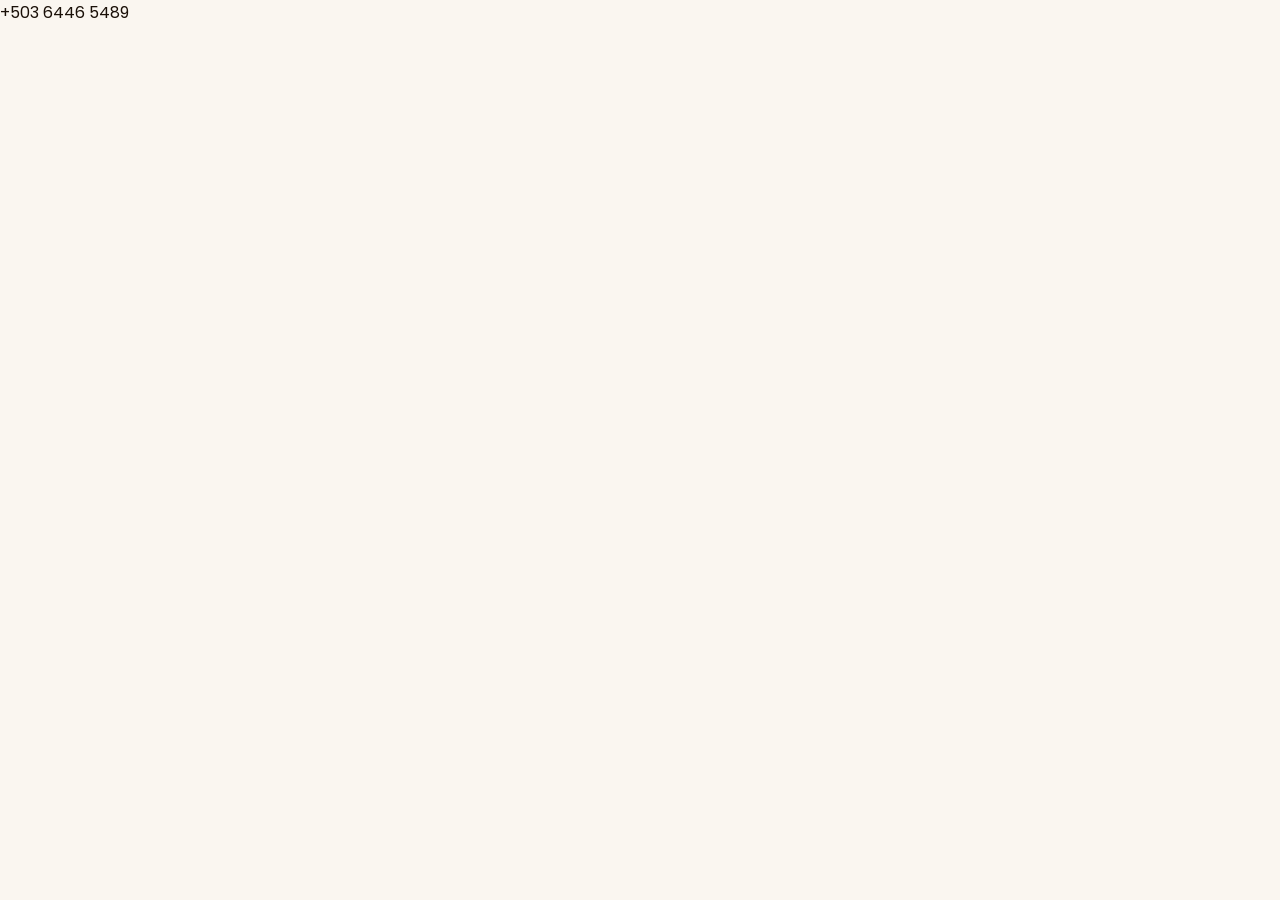
==== commit 8f4d854e: "Mejorar UX, accesibilidad, telefono centralizado e integracion Supabase" ====
--- a/index.html
+++ b/index.html
@@ -5,218 +5,330 @@
     <meta name="viewport" content="width=device-width, initial-scale=1" />
     <meta
       name="description"
-      content="Sitio web de Iglesia Bautista Shekinah: horarios, ubicacion, ministerios, ayuda, donaciones y redes sociales."
+      content="Iglesia Bautista Shekinah en San Juan Opico: horarios de culto, ministerios, ubicacion, ayuda y redes sociales."
     />
-    <title>Iglesia Bautista Shekinah</title>
+    <title>Iglesia Bautista Shekinah | San Juan Opico</title>
+    <link rel="preconnect" href="https://fonts.googleapis.com" />
+    <link rel="preconnect" href="https://fonts.gstatic.com" crossorigin />
+    <link
+      href="https://fonts.googleapis.com/css2?family=Merriweather:ital,wght@0,400;0,700;1,400&family=Poppins:wght@400;500;600;700;800&display=swap"
+      rel="stylesheet"
+    />
     <link rel="stylesheet" href="styles.css" />
   </head>
-  <body>
-    <header class="site-header">
-      <a class="brand" href="#inicio" aria-label="Ir al inicio">
-        <img class="brand-logo" src="assets/logo-shekinah.png" alt="Logo de Iglesia Bautista Shekinah" />
-        <span>
-          <strong>Iglesia Bautista Shekinah</strong>
-          <small>San Juan Opico</small>
-        </span>
-      </a>
-
-      <button class="menu-button" type="button" aria-expanded="false" aria-controls="main-menu">
-        <span></span>
-        <span></span>
-        <span></span>
-        Menu
-      </button>
-
-      <nav id="main-menu" class="main-nav" aria-label="Navegacion principal">
-        <a href="#somos">Somos</a>
-        <a href="#reuniones">Horarios</a>
-        <a href="#ubicacion">Ubicacion</a>
-        <a href="#ministerios">Ministerios</a>
-        <a href="#ayuda">Ayuda</a>
-        <a href="#redes">Redes</a>
-        <button class="theme-toggle" type="button" aria-label="Cambiar modo oscuro">Oscuro</button>
-      </nav>
+  <body
+    data-phone="50364465489"
+    data-phone-display="+503 6446 5489"
+    data-supabase-url=""
+    data-supabase-anon-key=""
+  >
+    <a class="skip-link" href="#contenido-principal">Saltar al contenido</a>
+
+    <header class="site-header" id="site-header">
+      <div class="header-inner">
+        <a class="brand" href="#inicio" aria-label="Ir al inicio">
+          <img
+            class="brand-logo"
+            src="assets/logo-shekinah.png"
+            alt="Logo Iglesia Bautista Shekinah"
+            width="48"
+            height="48"
+          />
+          <span class="brand-text">
+            <strong>Iglesia Bautista Shekinah</strong>
+            <small>San Juan Opico, El Salvador</small>
+          </span>
+        </a>
+
+        <button class="menu-button" type="button" aria-expanded="false" aria-controls="main-menu">
+          <span class="menu-icon" aria-hidden="true">
+            <span aria-hidden="true"></span>
+            <span aria-hidden="true"></span>
+            <span aria-hidden="true"></span>
+          </span>
+          <span class="menu-label">Menu</span>
+        </button>
+
+        <nav id="main-menu" class="main-nav" aria-label="Navegacion principal">
+          <a href="#somos" data-nav>Somos</a>
+          <a href="#reuniones" data-nav>Horarios</a>
+          <a href="#ubicacion" data-nav>Ubicacion</a>
+          <a href="#ministerios" data-nav>Ministerios</a>
+          <a href="#ayuda" data-nav>Ayuda</a>
+          <a href="#redes" data-nav>Redes</a>
+          <button class="theme-toggle" type="button" aria-label="Cambiar modo oscuro">
+            <svg width="18" height="18" viewBox="0 0 24 24" fill="none" stroke="currentColor" stroke-width="2" aria-hidden="true">
+              <path d="M21 12.79A9 9 0 1 1 11.21 3 7 7 0 0 0 21 12.79z"/>
+            </svg>
+            <span>Oscuro</span>
+          </button>
+        </nav>
+      </div>
     </header>
 
-    <main>
+    <main id="contenido-principal">
       <section id="inicio" class="hero">
+        <div class="hero-bg" aria-hidden="true"></div>
         <div class="hero-inner">
-          <div class="hero-content">
-            <p class="eyebrow">Biblia, adoracion y servicio</p>
-            <h1>Iglesia Bautista Shekinah</h1>
-            <p>
-              Una comunidad cristiana en San Juan Opico donde puedes acercarte a Dios,
-              aprender su Palabra y caminar acompanado por una familia de fe.
+          <div class="hero-content reveal">
+            <div class="hero-badge">
+              <span class="badge-dot"></span>
+              Comunidad de fe en San Juan Opico
+            </div>
+            <p class="eyebrow">Biblia · Adoracion · Servicio</p>
+            <h1>Donde la presencia de Dios transforma vidas</h1>
+            <p class="hero-lead">
+              Una iglesia bautista acogedora donde puedes acercarte a Cristo, crecer en su Palabra
+              y caminar acompanado por una familia que te recibe con amor.
             </p>
             <div class="hero-actions">
-              <a class="button primary" href="#reuniones">Ver horarios</a>
-              <a class="button secondary" href="#ubicacion">Como llegar</a>
-            </div>
-          </div>
-
-          <aside class="hero-panel" aria-label="Resumen de reuniones">
-            <span>Bienvenido a casa</span>
-            <strong>Domingo</strong>
-            <p>8:30 a.m. y 10:00 a.m.</p>
-            <div><small>Martes</small><small>Estudio exegetico</small></div>
-            <div><small>Jueves</small><small>Estudio biblico</small></div>
+              <a class="button primary" href="#reuniones">
+                <svg width="18" height="18" viewBox="0 0 24 24" fill="none" stroke="currentColor" stroke-width="2.5" aria-hidden="true"><circle cx="12" cy="12" r="10"/><path d="M12 6v6l4 2"/></svg>
+                Ver horarios
+              </a>
+              <a class="button secondary" href="#ubicacion">
+                <svg width="18" height="18" viewBox="0 0 24 24" fill="none" stroke="currentColor" stroke-width="2.5" aria-hidden="true"><path d="M21 10c0 7-9 13-9 13s-9-6-9-13a9 9 0 0 1 18 0z"/><circle cx="12" cy="10" r="3"/></svg>
+                Como llegar
+              </a>
+            </div>
+          </div>
+
+          <aside class="hero-panel reveal" aria-label="Resumen de reuniones">
+            <div class="panel-header">
+              <span class="panel-tag">Bienvenido a casa</span>
+              <svg width="24" height="24" viewBox="0 0 24 24" fill="none" stroke="currentColor" stroke-width="2" aria-hidden="true"><path d="M3 9l9-7 9 7v11a2 2 0 0 1-2 2H5a2 2 0 0 1-2-2z"/><polyline points="9 22 9 12 15 12 15 22"/></svg>
+            </div>
+            <div class="panel-highlight">
+              <strong>Domingo</strong>
+              <p>8:30 a.m. y 10:00 a.m.</p>
+            </div>
+            <ul class="panel-schedule">
+              <li><span>Martes</span><span>Estudio exegetico · 7:00 p.m.</span></li>
+              <li><span>Jueves</span><span>Estudio biblico · 7:00 p.m.</span></li>
+              <li><span>Sabado</span><span>Culto de jovenes · 4:30 p.m.</span></li>
+            </ul>
           </aside>
         </div>
+
+        <div class="hero-stats reveal">
+          <div class="stat">
+            <strong>5+</strong>
+            <span>Reuniones semanales</span>
+          </div>
+          <div class="stat">
+            <strong>5</strong>
+            <span>Ministerios activos</span>
+          </div>
+          <div class="stat">
+            <strong>24/7</strong>
+            <span>Oracion y apoyo</span>
+          </div>
+        </div>
       </section>
 
       <section class="quick-strip" aria-label="Accesos rapidos">
-        <a href="#reuniones">
-          <span>Domingo</span>
-          <strong>8:30 a.m. y 10:00 a.m.</strong>
+        <a href="#reuniones" class="quick-card reveal">
+          <span class="quick-icon" aria-hidden="true">
+            <svg width="22" height="22" viewBox="0 0 24 24" fill="none" stroke="currentColor" stroke-width="2"><circle cx="12" cy="12" r="10"/><path d="M12 6v6l4 2"/></svg>
+          </span>
+          <div>
+            <span>Proximo culto</span>
+            <strong>Domingo 8:30 a.m. y 10:00 a.m.</strong>
+          </div>
         </a>
-        <a href="#ubicacion">
-          <span>Ubicacion</span>
-          <strong>QJRR+HH2, San Juan Opico</strong>
+        <a href="#ubicacion" class="quick-card reveal">
+          <span class="quick-icon" aria-hidden="true">
+            <svg width="22" height="22" viewBox="0 0 24 24" fill="none" stroke="currentColor" stroke-width="2"><path d="M21 10c0 7-9 13-9 13s-9-6-9-13a9 9 0 0 1 18 0z"/><circle cx="12" cy="10" r="3"/></svg>
+          </span>
+          <div>
+            <span>Ubicacion</span>
+            <strong>QJRR+HH2, San Juan Opico</strong>
+          </div>
         </a>
-        <a href="https://wa.me/50364465489" target="_blank" rel="noopener noreferrer">
-          <span>Coordinacion</span>
-          <strong>+503 6446 5489</strong>
+        <a href="https://wa.me/" data-wa-link target="_blank" rel="noopener noreferrer" class="quick-card reveal">
+          <span class="quick-icon whatsapp" aria-hidden="true">
+            <svg width="22" height="22" viewBox="0 0 24 24" fill="currentColor"><path d="M17.472 14.382c-.297-.149-1.758-.867-2.03-.967-.273-.099-.471-.148-.67.15-.197.297-.767.966-.94 1.164-.173.199-.347.223-.644.075-.297-.15-1.255-.463-2.39-1.475-.883-.788-1.48-1.761-1.653-2.059-.173-.297-.018-.458.13-.606.134-.133.298-.347.446-.52.149-.174.198-.298.298-.497.099-.198.05-.371-.025-.52-.075-.149-.669-1.612-.916-2.207-.242-.579-.487-.5-.669-.51-.173-.008-.371-.01-.57-.01-.198 0-.52.074-.792.372-.272.297-1.04 1.016-1.04 2.479 0 1.462 1.065 2.875 1.213 3.074.149.198 2.096 3.2 5.077 4.487.709.306 1.262.489 1.694.625.712.227 1.36.195 1.871.118.571-.085 1.758-.719 2.006-1.413.248-.694.248-1.289.173-1.413-.074-.124-.272-.198-.57-.347m-5.421 7.403h-.004a9.87 9.87 0 01-5.031-1.378l-.361-.214-3.741.982.998-3.648-.235-.374a9.86 9.86 0 01-1.51-5.26c.001-5.45 4.436-9.884 9.888-9.884 2.64 0 5.122 1.03 6.988 2.898a9.825 9.825 0 012.893 6.994c-.003 5.45-4.435 9.884-9.885 9.884m8.413-18.297A11.815 11.815 0 0012.05 0C5.495 0 .16 5.335.157 11.892c0 2.096.547 4.142 1.588 5.945L.057 24l6.305-1.654a11.882 11.882 0 005.683 1.448h.005c6.554 0 11.89-5.335 11.893-11.893a11.821 11.821 0 00-3.48-8.413z"/></svg>
+          </span>
+          <div>
+            <span>Coordinacion</span>
+            <strong data-phone-display></strong>
+          </div>
         </a>
       </section>
 
-      <section id="somos" class="section identity-section" aria-labelledby="somos-title">
+      <section id="somos" class="section identity-section">
         <div class="section-inner identity-layout">
-          <div class="section-copy">
+          <div class="section-copy reveal">
             <p class="eyebrow">Somos Shekinah</p>
-            <h2 id="somos-title">Una iglesia para conocer a Cristo, crecer y servir</h2>
+            <h2>Una iglesia para conocer a Cristo, crecer y servir</h2>
             <p>
-              Creemos que la iglesia debe ser un lugar cercano, claro y lleno de esperanza:
-              una familia que abre la Biblia, adora a Dios y acompana a las personas en
-              cada etapa de la vida.
+              Creemos que la iglesia debe ser un lugar cercano, claro y lleno de esperanza: una familia
+              que abre la Biblia, adora a Dios y acompana a las personas en cada etapa de la vida.
             </p>
+            <a class="text-link" href="#reuniones">Conoce nuestros horarios →</a>
           </div>
 
           <div class="identity-grid">
-            <article><span>01</span><strong>Palabra</strong><p>Estudiamos la Biblia para vivir con direccion y verdad.</p></article>
-            <article><span>02</span><strong>Adoracion</strong><p>Nos reunimos para exaltar a Dios con gratitud y reverencia.</p></article>
-            <article><span>03</span><strong>Comunidad</strong><p>Nadie tiene que caminar solo; aqui buscamos acompanarnos.</p></article>
-            <article><span>04</span><strong>Servicio</strong><p>Servimos con orden, amor y responsabilidad en cada ministerio.</p></article>
-          </div>
-        </div>
-      </section>
-
-      <section class="section scripture-section" aria-labelledby="palabra-title">
+            <article class="value-card reveal">
+              <div class="value-icon">01</div>
+              <strong>Palabra</strong>
+              <p>Estudiamos la Biblia con profundidad para vivir con direccion y verdad.</p>
+            </article>
+            <article class="value-card reveal">
+              <div class="value-icon">02</div>
+              <strong>Adoracion</strong>
+              <p>Nos reunimos para exaltar a Dios con gratitud, reverencia y gozo.</p>
+            </article>
+            <article class="value-card reveal">
+              <div class="value-icon">03</div>
+              <strong>Comunidad</strong>
+              <p>Nadie camina solo; aqui encontraras una familia que te acompana.</p>
+            </article>
+            <article class="value-card reveal">
+              <div class="value-icon">04</div>
+              <strong>Servicio</strong>
+              <p>Servimos con orden, amor y responsabilidad en cada ministerio.</p>
+            </article>
+          </div>
+        </div>
+      </section>
+
+      <section class="section scripture-section">
         <div class="section-inner scripture-layout">
-          <div class="section-copy">
+          <div class="section-copy reveal">
             <p class="eyebrow">Palabra para tu vida</p>
-            <h2 id="palabra-title">Aqui tambien hay un lugar para ti</h2>
+            <h2>Aqui tambien hay un lugar para ti</h2>
             <p>
-              Si vienes cansado, con preguntas o buscando empezar de nuevo, no tienes que
-              acercarte perfecto. Puedes venir como estas, escuchar la Palabra y caminar
-              acompanado por una familia de fe.
+              Si vienes cansado, con preguntas o buscando empezar de nuevo, no tienes que acercarte
+              perfecto. Puedes venir como estas, escuchar la Palabra y caminar acompanado.
             </p>
             <a class="button dark" href="#reuniones">Quiero congregarme</a>
           </div>
 
           <div class="scripture-grid">
-            <article>
-              <span>Mateo 18:20</span>
-              <p>Cuando nos reunimos en el nombre de Cristo, recordamos que El esta presente entre su pueblo.</p>
-            </article>
-            <article>
-              <span>2 Timoteo 3:16-17</span>
-              <p>La Escritura nos ensena, corrige y prepara para vivir una fe firme y util para servir.</p>
-            </article>
-            <article>
-              <span>Salmos 150:6</span>
-              <p>Todo lo que respira puede alabar al Senor; tu voz tambien tiene lugar delante de Dios.</p>
-            </article>
-          </div>
-        </div>
-      </section>
-
-      <section id="reuniones" class="section section-tight">
-        <div class="section-inner two-column">
-          <div class="section-copy">
-            <p class="eyebrow">Reuniones</p>
-            <h2>Horarios claros para acompanarnos</h2>
-            <p>
-              Cada reunion esta organizada para que cualquier persona sepa cuando llegar
-              y que actividad encontrara.
-            </p>
-          </div>
-
-          <div class="schedule-list">
-            <article class="schedule-item">
-              <span>Martes</span>
-              <strong>Estudio exegetico</strong>
-              <time>7:00 p.m. - 8:30 p.m.</time>
-            </article>
-            <article class="schedule-item">
-              <span>Jueves</span>
-              <strong>Estudio biblico</strong>
-              <time>7:00 p.m. - 8:30 p.m.</time>
-            </article>
-            <article class="schedule-item">
-              <span>Sabado</span>
-              <strong>Culto de jovenes</strong>
-              <time>4:30 p.m. - 6:00 p.m.</time>
-            </article>
-            <article class="schedule-item">
-              <span>Domingo</span>
-              <strong>Primer culto devocional</strong>
-              <time>8:30 a.m. - 9:40 a.m.</time>
-            </article>
-            <article class="schedule-item">
-              <span>Domingo</span>
-              <strong>Segundo culto devocional</strong>
-              <time>10:00 a.m. - 11:30 a.m.</time>
-            </article>
-          </div>
-        </div>
-      </section>
-
-      <section id="ubicacion" class="section tinted">
-        <div class="section-inner two-column location-grid">
-          <div class="section-copy">
+            <article class="scripture-card reveal">
+              <span class="verse-ref">Mateo 18:20</span>
+              <blockquote>Donde dos o tres se reunen en mi nombre, alli estoy yo en medio de ellos.</blockquote>
+            </article>
+            <article class="scripture-card reveal">
+              <span class="verse-ref">2 Timoteo 3:16-17</span>
+              <blockquote>Toda Escritura es util para ensenar, corregir y preparar al hombre de Dios.</blockquote>
+            </article>
+            <article class="scripture-card reveal">
+              <span class="verse-ref">Salmos 150:6</span>
+              <blockquote>Todo lo que respira alabe al Senor. Tu voz tambien tiene lugar delante de Dios.</blockquote>
+            </article>
+          </div>
+        </div>
+      </section>
+
+      <section id="reuniones" class="section schedule-section">
+        <div class="section-inner">
+          <div class="section-header reveal">
+            <div class="section-copy">
+              <p class="eyebrow">Reuniones</p>
+              <h2>Horarios claros para acompanarnos</h2>
+              <p>Cada reunion esta organizada para que sepas cuando llegar y que encontraras.</p>
+            </div>
+          </div>
+
+          <div class="schedule-grid">
+            <article class="schedule-item featured reveal">
+              <div class="schedule-day">Domingo</div>
+              <div class="schedule-info">
+                <strong>Primer culto devocional</strong>
+                <time datetime="08:30">8:30 a.m. – 9:40 a.m.</time>
+              </div>
+              <span class="schedule-badge">Principal</span>
+            </article>
+            <article class="schedule-item featured reveal">
+              <div class="schedule-day">Domingo</div>
+              <div class="schedule-info">
+                <strong>Segundo culto devocional</strong>
+                <time datetime="10:00">10:00 a.m. – 11:30 a.m.</time>
+              </div>
+              <span class="schedule-badge">Principal</span>
+            </article>
+            <article class="schedule-item reveal">
+              <div class="schedule-day">Martes</div>
+              <div class="schedule-info">
+                <strong>Estudio exegetico</strong>
+                <time datetime="19:00">7:00 p.m. – 8:30 p.m.</time>
+              </div>
+            </article>
+            <article class="schedule-item reveal">
+              <div class="schedule-day">Jueves</div>
+              <div class="schedule-info">
+                <strong>Estudio biblico</strong>
+                <time datetime="19:00">7:00 p.m. – 8:30 p.m.</time>
+              </div>
+            </article>
+            <article class="schedule-item reveal">
+              <div class="schedule-day">Sabado</div>
+              <div class="schedule-info">
+                <strong>Culto de jovenes</strong>
+                <time datetime="16:30">4:30 p.m. – 6:00 p.m.</time>
+              </div>
+            </article>
+          </div>
+        </div>
+      </section>
+
+      <section id="ubicacion" class="section location-section">
+        <div class="section-inner location-layout">
+          <div class="section-copy reveal">
             <p class="eyebrow">Como llegar</p>
             <h2>Estamos en San Juan Opico</h2>
             <p>
-              Usa el codigo <strong>QJRR+HH2, San Juan Opico</strong> para abrir la ruta
-              desde Google Maps.
+              Usa el codigo <strong>QJRR+HH2</strong> en Google Maps o Waze para llegar directamente
+              a nuestra iglesia en La Libertad, El Salvador.
             </p>
             <div class="inline-actions">
               <a class="button primary" href="https://www.google.com/maps/search/?api=1&query=QJRR%2BHH2%2C%20San%20Juan%20Opico" target="_blank" rel="noopener noreferrer">
                 Abrir Google Maps
               </a>
-              <a class="button ghost" href="https://wa.me/50364465489" target="_blank" rel="noopener noreferrer">
+              <a class="button waze" href="https://waze.com/ul?q=QJRR%2BHH2%2C%20San%20Juan%20Opico&navigate=yes" target="_blank" rel="noopener noreferrer">
+                Abrir Waze
+              </a>
+              <a class="button ghost" href="https://wa.me/" data-wa-link target="_blank" rel="noopener noreferrer">
                 Preguntar por WhatsApp
               </a>
             </div>
           </div>
 
-          <article class="location-card">
-            <span>Ubicacion</span>
-            <strong>QJRR+HH2</strong>
-            <p>San Juan Opico, La Libertad, El Salvador</p>
+          <article class="location-card reveal">
+            <div class="location-card-bg" aria-hidden="true"></div>
+            <div class="location-card-content">
+              <span class="panel-tag">Ubicacion</span>
+              <strong>QJRR+HH2</strong>
+              <p>San Juan Opico, La Libertad, El Salvador</p>
+              <a class="button secondary small" href="https://www.google.com/maps/search/?api=1&query=QJRR%2BHH2%2C%20San%20Juan%20Opico" target="_blank" rel="noopener noreferrer">
+                Ver en mapa
+              </a>
+            </div>
           </article>
         </div>
       </section>
 
-      <section id="eventos" class="section compact">
-        <div class="section-inner updates-layout">
-          <div class="section-heading">
+      <section id="eventos" class="section events-section">
+        <div class="section-inner">
+          <div class="section-header reveal">
             <p class="eyebrow">Eventos</p>
             <h2>Vida de iglesia y proximos anuncios</h2>
           </div>
           <div class="updates-grid">
-            <article>
-              <span>Proximamente</span>
+            <article class="update-card reveal">
+              <span class="update-tag">Proximamente</span>
               <h3>Eventos por anunciar</h3>
-              <p>En este espacio se publicaran vigilias, cultos especiales y actividades familiares.</p>
-            </article>
-            <article>
-              <span>Accion social</span>
+              <p>Vigilias, cultos especiales y actividades familiares se publicaran aqui.</p>
+            </article>
+            <article class="update-card reveal">
+              <span class="update-tag accent">Accion social</span>
               <h3>Ayuda y donaciones</h3>
               <p>Coordinamos apoyo para oracion, viveres, visitas y necesidades especiales.</p>
             </article>
-            <article>
-              <span>Redes</span>
+            <article class="update-card reveal">
+              <span class="update-tag">Redes</span>
               <h3>Anuncios recientes</h3>
               <p>Sigue Facebook e Instagram para ver avisos, fotos y momentos de la congregacion.</p>
             </article>
@@ -224,62 +336,89 @@
         </div>
       </section>
 
-      <section id="ministerios" class="section section-tight">
+      <section id="ministerios" class="section ministry-section">
         <div class="section-inner">
-          <div class="section-heading">
+          <div class="section-header reveal">
             <p class="eyebrow">Servicio</p>
             <h2>Ministerios donde puedes ser parte</h2>
+            <p>Cada area es una oportunidad para servir a Dios y a la comunidad con tus dones.</p>
           </div>
 
           <div class="ministry-grid">
-            <article><span>01</span><h3>Diaconado y oficiales</h3><p>Apoyo espiritual, orden y servicio dentro de la iglesia.</p></article>
-            <article><span>02</span><h3>Alabanza</h3><p>Servicio musical y tecnico para acompanar cada culto.</p></article>
-            <article><span>03</span><h3>Acomodacion</h3><p>Recibir, orientar y ubicar a quienes nos visitan.</p></article>
-            <article><span>04</span><h3>Escuela biblica</h3><p>Ensenanza organizada para crecer en la Palabra de Dios.</p></article>
-            <article><span>05</span><h3>Aseo</h3><p>Cuidado, limpieza y preparacion de los espacios de la iglesia.</p></article>
-          </div>
-
-          <div class="callout">
-            <p>Quieres servir en un ministerio?</p>
-            <a class="button primary" href="https://wa.me/50364465489" target="_blank" rel="noopener noreferrer">
+            <article class="ministry-card reveal">
+              <span class="ministry-num">01</span>
+              <h3>Diaconado y oficiales</h3>
+              <p>Apoyo espiritual, orden y servicio dentro de la iglesia.</p>
+            </article>
+            <article class="ministry-card reveal">
+              <span class="ministry-num">02</span>
+              <h3>Alabanza</h3>
+              <p>Servicio musical y tecnico para acompanar cada culto.</p>
+            </article>
+            <article class="ministry-card reveal">
+              <span class="ministry-num">03</span>
+              <h3>Acomodacion</h3>
+              <p>Recibir, orientar y ubicar a quienes nos visitan.</p>
+            </article>
+            <article class="ministry-card reveal">
+              <span class="ministry-num">04</span>
+              <h3>Escuela biblica</h3>
+              <p>Ensenanza organizada para crecer en la Palabra de Dios.</p>
+            </article>
+            <article class="ministry-card reveal">
+              <span class="ministry-num">05</span>
+              <h3>Aseo</h3>
+              <p>Cuidado, limpieza y preparacion de los espacios de la iglesia.</p>
+            </article>
+          </div>
+
+          <div class="callout reveal">
+            <div class="callout-text">
+              <strong>Quieres servir en un ministerio?</strong>
+              <p>Escríbenos y te conectamos con el area que mejor se adapte a ti.</p>
+            </div>
+            <a class="button primary" href="https://wa.me/" data-wa-link target="_blank" rel="noopener noreferrer">
               Escribir al encargado
             </a>
           </div>
         </div>
       </section>
 
-      <section id="ayuda" class="section tinted">
+      <section id="ayuda" class="section help-section">
         <div class="section-inner help-layout">
-          <div class="section-copy">
+          <div class="section-copy reveal">
             <p class="eyebrow">Ayuda y donaciones</p>
             <h2>Un espacio para pedir apoyo y coordinar ayuda</h2>
             <p>
-              Puedes compartir una necesidad de oracion, viveres, visita u otra ayuda.
-              Para hacerlo publico para todos, despues conviene conectarlo con Supabase.
+              Si necesitas oracion, viveres, una visita o acompanamiento, escribenos por WhatsApp.
+              Queremos escucharte con respeto y coordinar la ayuda con amor y orden.
             </p>
           </div>
 
-          <div class="help-board" aria-live="polite">
+          <div class="help-board reveal" aria-label="Ejemplos de solicitudes">
+            <p class="help-board-note">Estos son ejemplos ilustrativos. Las solicitudes reales se coordinan por WhatsApp.</p>
             <article class="help-card">
-              <span>Oracion</span>
+              <span class="help-tag">Oracion</span>
               <h3>Peticion de ejemplo</h3>
               <p>Una familia solicita oracion y acompanamiento durante la semana.</p>
             </article>
             <article class="help-card">
-              <span>Viveres</span>
+              <span class="help-tag">Viveres</span>
               <h3>Ayuda alimentaria</h3>
               <p>Se puede coordinar entrega con el encargado de donaciones.</p>
             </article>
           </div>
 
-          <form class="help-form" aria-label="Formulario de ayuda">
+          <form class="help-form reveal" aria-label="Formulario de ayuda">
+            <h3 class="form-title">Solicitar ayuda</h3>
+            <p class="form-note">Al enviar, se abrira WhatsApp para coordinar tu solicitud con el encargado.</p>
             <label>
               Nombre
               <input type="text" name="nombre-ayuda" placeholder="Tu nombre" required />
             </label>
             <label>
               Tipo de ayuda
-              <select name="tipo-ayuda" required>
+              <select name="tipo-ayuda">
                 <option value="Oracion">Oracion</option>
                 <option value="Viveres">Viveres</option>
                 <option value="Visita">Visita a enfermo</option>
@@ -288,26 +427,28 @@
             </label>
             <label>
               Mensaje
-              <textarea name="mensaje-ayuda" rows="3" placeholder="Escribe la necesidad o forma de ayudar" required></textarea>
+              <textarea name="mensaje-ayuda" rows="3" placeholder="Describe la necesidad o como ayudar" required></textarea>
             </label>
-            <button class="button dark" type="submit">Publicar solicitud</button>
+            <button class="button dark" type="submit">Enviar solicitud por WhatsApp</button>
           </form>
         </div>
       </section>
 
-      <section id="redes" class="section section-tight">
+      <section id="redes" class="section social-section">
         <div class="section-inner social-layout">
-          <div class="section-copy">
+          <div class="section-copy reveal">
             <p class="eyebrow">Redes</p>
             <h2>Conectate con Shekinah</h2>
             <p>Siguenos para ver anuncios, fotos de actividades y mensajes para compartir.</p>
           </div>
           <div class="social-cards">
-            <a class="social-card instagram" href="https://www.instagram.com/shekinahelsalvador" target="_blank" rel="noopener noreferrer">
+            <a class="social-card instagram reveal" href="https://www.instagram.com/shekinahelsalvador" target="_blank" rel="noopener noreferrer">
+              <svg width="28" height="28" viewBox="0 0 24 24" fill="currentColor" aria-hidden="true"><path d="M12 2.163c3.204 0 3.584.012 4.85.07 3.252.148 4.771 1.691 4.919 4.919.058 1.265.069 1.645.069 4.849 0 3.205-.012 3.584-.069 4.849-.149 3.225-1.664 4.771-4.919 4.919-1.266.058-1.644.07-4.85.07-3.204 0-3.584-.012-4.849-.07-3.26-.149-4.771-1.699-4.919-4.92-.058-1.265-.07-1.644-.07-4.849 0-3.204.013-3.583.07-4.849.149-3.227 1.664-4.771 4.919-4.919 1.266-.057 1.645-.069 4.849-.069zM12 0C8.741 0 8.333.014 7.053.072 2.695.272.273 2.69.073 7.052.014 8.333 0 8.741 0 12c0 3.259.014 3.668.072 4.948.2 4.358 2.618 6.78 6.98 6.98C8.333 23.986 8.741 24 12 24c3.259 0 3.668-.014 4.948-.072 4.354-.2 6.782-2.618 6.979-6.98.059-1.28.073-1.689.073-4.948 0-3.259-.014-3.667-.072-4.947-.196-4.354-2.617-6.78-6.979-6.98C15.668.014 15.259 0 12 0zm0 5.838a6.162 6.162 0 100 12.324 6.162 6.162 0 000-12.324zM12 16a4 4 0 110-8 4 4 0 010 8zm6.406-11.845a1.44 1.44 0 100 2.881 1.44 1.44 0 000-2.881z"/></svg>
               <span>Instagram</span>
               <strong>@shekinahelsalvador</strong>
             </a>
-            <a class="social-card facebook" href="https://www.facebook.com/share/1L6qRECBoy/" target="_blank" rel="noopener noreferrer">
+            <a class="social-card facebook reveal" href="https://www.facebook.com/share/1L6qRECBoy/" target="_blank" rel="noopener noreferrer">
+              <svg width="28" height="28" viewBox="0 0 24 24" fill="currentColor" aria-hidden="true"><path d="M24 12.073c0-6.627-5.373-12-12-12s-12 5.373-12 12c0 5.99 4.388 10.954 10.125 11.854v-8.385H7.078v-3.47h3.047V9.43c0-3.007 1.792-4.669 4.533-4.669 1.312 0 2.686.235 2.686.235v2.953H15.83c-1.491 0-1.956.925-1.956 1.874v2.25h3.328l-.532 3.47h-2.796v8.385C19.612 23.027 24 18.062 24 12.073z"/></svg>
               <span>Facebook</span>
               <strong>Shekinah Versalles</strong>
             </a>
@@ -317,20 +458,30 @@
 
       <section id="contacto" class="section contact-section">
         <div class="section-inner contact-layout">
-          <div class="section-copy">
+          <div class="section-copy reveal">
             <p class="eyebrow">Contacto</p>
             <h2>Queremos conocerte</h2>
-            <p>
-              Iglesia Bautista Shekinah<br />
-              Ubicacion: QJRR+HH2, San Juan Opico<br />
-              Coordinacion: +503 6446 5489
-            </p>
-          </div>
-
-          <form class="contact-form" aria-label="Formulario de contacto">
+            <ul class="contact-list">
+              <li>
+                <svg width="20" height="20" viewBox="0 0 24 24" fill="none" stroke="currentColor" stroke-width="2" aria-hidden="true"><path d="M3 9l9-7 9 7v11a2 2 0 0 1-2 2H5a2 2 0 0 1-2-2z"/></svg>
+                Iglesia Bautista Shekinah
+              </li>
+              <li>
+                <svg width="20" height="20" viewBox="0 0 24 24" fill="none" stroke="currentColor" stroke-width="2" aria-hidden="true"><path d="M21 10c0 7-9 13-9 13s-9-6-9-13a9 9 0 0 1 18 0z"/><circle cx="12" cy="10" r="3"/></svg>
+                QJRR+HH2, San Juan Opico
+              </li>
+              <li>
+                <svg width="20" height="20" viewBox="0 0 24 24" fill="none" stroke="currentColor" stroke-width="2" aria-hidden="true"><path d="M22 16.92v3a2 2 0 0 1-2.18 2 19.79 19.79 0 0 1-8.63-3.07 19.5 19.5 0 0 1-6-6 19.79 19.79 0 0 1-3.07-8.67A2 2 0 0 1 4.11 2h3a2 2 0 0 1 2 1.72c.127.96.361 1.903.7 2.81a2 2 0 0 1-.45 2.11L8.09 9.91a16 16 0 0 0 6 6l1.27-1.27a2 2 0 0 1 2.11-.45c.907.339 1.85.573 2.81.7A2 2 0 0 1 22 16.92z"/></svg>
+                <span data-phone-display></span>
+              </li>
+            </ul>
+          </div>
+
+          <form class="contact-form reveal" aria-label="Formulario de contacto">
+            <h3 class="form-title">Envianos un mensaje</h3>
             <label>
               Nombre
-              <input type="text" name="nombre" autocomplete="name" placeholder="Tu nombre" />
+              <input type="text" name="nombre" autocomplete="name" placeholder="Tu nombre" required />
             </label>
             <label>
               Telefono o correo
@@ -338,22 +489,38 @@
             </label>
             <label>
               Mensaje
-              <textarea name="mensaje" rows="3" placeholder="Cuentanos como podemos ayudarte"></textarea>
+              <textarea name="mensaje" rows="3" placeholder="Cuentanos como podemos ayudarte" required></textarea>
             </label>
-            <button class="button dark" type="submit">Enviar por WhatsApp</button>
+            <button class="button dark" type="submit">
+              <svg width="18" height="18" viewBox="0 0 24 24" fill="currentColor" aria-hidden="true"><path d="M17.472 14.382c-.297-.149-1.758-.867-2.03-.967-.273-.099-.471-.148-.67.15-.197.297-.767.966-.94 1.164-.173.199-.347.223-.644.075-.297-.15-1.255-.463-2.39-1.475-.883-.788-1.48-1.761-1.653-2.059-.173-.297-.018-.458.13-.606.134-.133.298-.347.446-.52.149-.174.198-.298.298-.497.099-.198.05-.371-.025-.52-.075-.149-.669-1.612-.916-2.207-.242-.579-.487-.5-.669-.51-.173-.008-.371-.01-.57-.01-.198 0-.52.074-.792.372-.272.297-1.04 1.016-1.04 2.479 0 1.462 1.065 2.875 1.213 3.074.149.198 2.096 3.2 5.077 4.487.709.306 1.262.489 1.694.625.712.227 1.36.195 1.871.118.571-.085 1.758-.719 2.006-1.413.248-.694.248-1.289.173-1.413-.074-.124-.272-.198-.57-.347m-5.421 7.403h-.004a9.87 9.87 0 01-5.031-1.378l-.361-.214-3.741.982.998-3.648-.235-.374a9.86 9.86 0 01-1.51-5.26c.001-5.45 4.436-9.884 9.888-9.884 2.64 0 5.122 1.03 6.988 2.898a9.825 9.825 0 012.893 6.994c-.003 5.45-4.435 9.884-9.885 9.884m8.413-18.297A11.815 11.815 0 0012.05 0C5.495 0 .16 5.335.157 11.892c0 2.096.547 4.142 1.588 5.945L.057 24l6.305-1.654a11.882 11.882 0 005.683 1.448h.005c6.554 0 11.89-5.335 11.893-11.893a11.821 11.821 0 00-3.48-8.413z"/></svg>
+              Enviar por WhatsApp
+            </button>
           </form>
         </div>
       </section>
     </main>
 
     <footer class="site-footer">
-      <p>2026 Iglesia Bautista Shekinah</p>
-      <div>
-        <a href="#inicio">Inicio</a>
-        <a href="#contacto">Contacto</a>
+      <div class="footer-inner">
+        <div class="footer-brand">
+          <strong>Iglesia Bautista Shekinah</strong>
+          <p>San Juan Opico, La Libertad, El Salvador</p>
+        </div>
+        <nav class="footer-nav" aria-label="Enlaces del pie de pagina">
+          <a href="#inicio">Inicio</a>
+          <a href="#reuniones">Horarios</a>
+          <a href="#ministerios">Ministerios</a>
+          <a href="#contacto">Contacto</a>
+        </nav>
+        <p class="footer-copy">&copy; 2026 Iglesia Bautista Shekinah. Todos los derechos reservados.</p>
       </div>
     </footer>
 
+    <button class="back-to-top" type="button" aria-label="Volver arriba" hidden>
+      <svg width="20" height="20" viewBox="0 0 24 24" fill="none" stroke="currentColor" stroke-width="2.5" aria-hidden="true"><path d="M18 15l-6-6-6 6"/></svg>
+    </button>
+
+    <script src="https://cdn.jsdelivr.net/npm/@supabase/supabase-js@2/dist/umd/supabase.min.js"></script>
     <script src="script.js"></script>
   </body>
 </html>
--- a/styles.css
+++ b/styles.css
@@ -1,62 +1,115 @@
+/* ── Design tokens ── */
 :root {
   color-scheme: light;
-  --bg: #f6f1ea;
-  --surface: #fffaf3;
+
+  --bg: #faf6f0;
+  --surface: #ffffff;
+  --surface-2: #f3ece2;
   --card: #ffffff;
-  --ink: #211a16;
-  --muted: #75695f;
-  --line: rgba(45, 32, 25, 0.13);
-  --brand: #8a1d2a;
-  --brand-strong: #4c0f17;
-  --gold: #d79332;
-  --sage: #65724b;
-  --blue: #263f57;
-  --shadow: 0 16px 36px rgba(39, 28, 22, 0.12);
-  --soft-shadow: 0 10px 24px rgba(39, 28, 22, 0.07);
-  --radius: 8px;
+  --ink: #1a1008;
+  --muted: #5a4a3c;
+  --line: rgba(139, 21, 56, 0.14);
+
+  --brand: #8b1538;
+  --brand-light: #b8204a;
+  --brand-dark: #5c0e26;
+  --gold: #d4920a;
+  --gold-light: #f0b429;
+  --gold-dark: #a66f00;
+  --sage: #2d6a4f;
+  --navy: #1a2332;
+
+  --gradient-brand: linear-gradient(135deg, #8b1538 0%, #5c0e26 100%);
+  --gradient-gold: linear-gradient(135deg, #f0b429 0%, #d4920a 100%);
+  --gradient-hero: linear-gradient(
+    115deg,
+    rgba(26, 16, 8, 0.92) 0%,
+    rgba(139, 21, 56, 0.78) 45%,
+    rgba(26, 16, 8, 0.35) 100%
+  );
+
+  --shadow-sm: 0 2px 8px rgba(92, 14, 38, 0.08);
+  --shadow-md: 0 8px 24px rgba(92, 14, 38, 0.12);
+  --shadow-lg: 0 20px 48px rgba(92, 14, 38, 0.18);
+  --shadow-xl: 0 32px 64px rgba(26, 16, 8, 0.22);
+
+  --radius-sm: 8px;
+  --radius-md: 14px;
+  --radius-lg: 20px;
+  --radius-xl: 28px;
+
+  --font-display: "Merriweather", Georgia, "Times New Roman", serif;
+  --font-body: "Poppins", system-ui, -apple-system, sans-serif;
+
+  --section-gap: clamp(64px, 9vw, 112px);
+
+  --header-h: 72px;
+  --transition: 220ms cubic-bezier(0.4, 0, 0.2, 1);
 }
 
 body.dark-mode {
   color-scheme: dark;
-  --bg: #0e1117;
-  --surface: #171b24;
-  --card: #202632;
-  --ink: #fff7ec;
-  --muted: #d8c8b6;
-  --line: rgba(255, 232, 199, 0.18);
-  --brand: #ff6f7d;
-  --brand-strong: #c83d4d;
-  --gold: #ffc15a;
-  --sage: #b9d389;
-  --blue: #74c0fc;
-  --shadow: 0 20px 48px rgba(0, 0, 0, 0.48);
-  --soft-shadow: 0 12px 28px rgba(0, 0, 0, 0.34);
-}
-
-* {
+
+  --bg: #0d0f14;
+  --surface: #161921;
+  --surface-2: #1e2230;
+  --card: #1a1e2a;
+  --ink: #f5ede0;
+  --muted: #b8a898;
+  --line: rgba(240, 180, 41, 0.16);
+
+  --brand: #e8385a;
+  --brand-light: #ff5c7a;
+  --brand-dark: #a82040;
+  --gold: #f0b429;
+  --gold-light: #ffd060;
+  --gold-dark: #c48800;
+  --sage: #52b788;
+  --navy: #8899aa;
+
+  --gradient-brand: linear-gradient(135deg, #c82040 0%, #7a1030 100%);
+  --gradient-gold: linear-gradient(135deg, #ffd060 0%, #f0b429 100%);
+  --gradient-hero: linear-gradient(
+    115deg,
+    rgba(5, 7, 10, 0.94) 0%,
+    rgba(168, 32, 64, 0.72) 45%,
+    rgba(13, 15, 20, 0.4) 100%
+  );
+
+  --shadow-sm: 0 2px 8px rgba(0, 0, 0, 0.3);
+  --shadow-md: 0 8px 24px rgba(0, 0, 0, 0.4);
+  --shadow-lg: 0 20px 48px rgba(0, 0, 0, 0.5);
+  --shadow-xl: 0 32px 64px rgba(0, 0, 0, 0.6);
+}
+
+/* ── Reset & base ── */
+*,
+*::before,
+*::after {
   box-sizing: border-box;
 }
 
 html {
   scroll-behavior: smooth;
+  scroll-padding-top: calc(var(--header-h) + 16px);
 }
 
 body {
   margin: 0;
   color: var(--ink);
-  background:
-    radial-gradient(circle at top left, rgba(215, 147, 50, 0.14), transparent 28rem),
-    linear-gradient(180deg, var(--bg), color-mix(in srgb, var(--bg) 82%, var(--surface)));
-  font-family: "Segoe UI", Inter, system-ui, -apple-system, BlinkMacSystemFont, Arial, sans-serif;
-  font-size: 1.03rem;
-  line-height: 1.58;
+  background: var(--bg);
+  font-family: var(--font-body);
+  font-size: 1rem;
+  line-height: 1.65;
+  font-weight: 400;
+  -webkit-font-smoothing: antialiased;
 }
 
 body.dark-mode {
   background:
-    radial-gradient(circle at top left, rgba(255, 193, 90, 0.2), transparent 28rem),
-    radial-gradient(circle at 85% 18%, rgba(255, 111, 125, 0.14), transparent 24rem),
-    linear-gradient(180deg, #0e1117, #151923 58%, #10131a);
+    radial-gradient(ellipse at 10% 0%, rgba(232, 56, 90, 0.08), transparent 50%),
+    radial-gradient(ellipse at 90% 5%, rgba(240, 180, 41, 0.06), transparent 40%),
+    var(--bg);
 }
 
 a {
@@ -72,812 +125,1356 @@
   font: inherit;
 }
 
+.skip-link {
+  position: absolute;
+  top: -100%;
+  left: 16px;
+  z-index: 999;
+  padding: 10px 18px;
+  background: var(--brand);
+  color: #fff;
+  border-radius: var(--radius-sm);
+  font-weight: 700;
+}
+
+.skip-link:focus {
+  top: 16px;
+}
+
+/* ── Header ── */
 .site-header {
   position: sticky;
   top: 0;
-  z-index: 20;
+  z-index: 100;
+  height: var(--header-h);
+  background: rgba(255, 255, 255, 0.88);
+  border-bottom: 1px solid var(--line);
+  backdrop-filter: blur(20px) saturate(1.4);
+  transition: box-shadow var(--transition), background var(--transition);
+}
+
+body.dark-mode .site-header {
+  background: rgba(13, 15, 20, 0.9);
+}
+
+.site-header.scrolled {
+  box-shadow: var(--shadow-md);
+}
+
+.header-inner {
   display: flex;
   align-items: center;
   justify-content: space-between;
-  gap: 14px;
-  min-height: 64px;
-  padding: 8px clamp(14px, 4vw, 42px);
-  background: color-mix(in srgb, var(--surface) 90%, transparent);
-  border-bottom: 1px solid var(--line);
-  backdrop-filter: blur(16px);
-}
-
-body.dark-mode .site-header {
-  background: rgba(23, 27, 36, 0.9);
-  box-shadow: 0 12px 34px rgba(0, 0, 0, 0.28);
+  gap: 16px;
+  max-width: 1200px;
+  height: 100%;
+  margin: 0 auto;
+  padding: 0 clamp(16px, 4vw, 40px);
 }
 
 .brand {
-  display: inline-flex;
-  align-items: center;
-  gap: 10px;
-  min-width: 212px;
+  display: flex;
+  align-items: center;
+  gap: 12px;
+  flex-shrink: 0;
 }
 
 .brand-logo {
-  width: 46px;
-  height: 46px;
+  width: 48px;
+  height: 48px;
+  aspect-ratio: 1;
   object-fit: contain;
-  background: #ffffff;
-  border: 1px solid var(--line);
-  border-radius: var(--radius);
-}
-
-.brand strong,
+  background: #fff;
+  border: 2px solid var(--line);
+  border-radius: var(--radius-sm);
+  padding: 2px;
+}
+
+.brand-text {
+  display: flex;
+  flex-direction: column;
+}
+
+.brand strong {
+  font-family: var(--font-display);
+  font-size: 1.05rem;
+  font-weight: 700;
+  line-height: 1.15;
+  color: var(--ink);
+}
+
 .brand small {
-  display: block;
-}
-
-.brand strong {
-  line-height: 1.05;
-}
-
-.brand small {
-  color: var(--muted);
-  font-size: 0.78rem;
+  font-size: 0.75rem;
+  font-weight: 600;
+  color: var(--brand);
+  letter-spacing: 0.02em;
 }
 
 .main-nav {
   display: flex;
   align-items: center;
-  gap: 3px;
+  gap: 2px;
 }
 
 .main-nav a,
 .theme-toggle {
-  min-height: 36px;
-  padding: 7px 10px;
+  display: inline-flex;
+  align-items: center;
+  gap: 6px;
+  min-height: 38px;
+  padding: 8px 14px;
   color: var(--muted);
   background: transparent;
   border: 0;
-  border-radius: var(--radius);
-  font-weight: 750;
+  border-radius: var(--radius-sm);
+  font-size: 0.875rem;
+  font-weight: 600;
   cursor: pointer;
+  transition: color var(--transition), background var(--transition);
 }
 
 .main-nav a:hover,
 .main-nav a:focus-visible,
+.main-nav a.active,
 .theme-toggle:hover,
 .theme-toggle:focus-visible {
+  color: var(--brand);
+  background: color-mix(in srgb, var(--brand) 8%, transparent);
+  outline: none;
+}
+
+.theme-toggle {
+  margin-left: 6px;
+  border: 1px solid var(--line);
   color: var(--ink);
-  background: color-mix(in srgb, var(--gold) 14%, transparent);
-  outline: none;
-}
-
-.theme-toggle {
-  border: 1px solid var(--line);
 }
 
 .menu-button {
   display: none;
   align-items: center;
-  gap: 7px;
-  min-height: 38px;
-  padding: 7px 10px;
+  gap: 8px;
+  min-height: 42px;
+  padding: 8px 14px;
   color: var(--ink);
-  background: var(--card);
+  background: var(--surface);
   border: 1px solid var(--line);
-  border-radius: var(--radius);
+  border-radius: var(--radius-sm);
+  font-size: 0.875rem;
+  font-weight: 700;
   cursor: pointer;
 }
 
-.menu-button span {
+.menu-icon {
+  display: flex;
+  flex-direction: column;
+  gap: 4px;
+}
+
+.menu-icon span {
   display: block;
-  width: 15px;
+  width: 18px;
   height: 2px;
   background: currentColor;
-}
-
+  border-radius: 2px;
+  transition: transform var(--transition), opacity var(--transition);
+}
+
+.menu-button[aria-expanded="true"] .menu-icon span:nth-child(1) {
+  transform: translateY(6px) rotate(45deg);
+}
+
+.menu-button[aria-expanded="true"] .menu-icon span:nth-child(2) {
+  opacity: 0;
+}
+
+.menu-button[aria-expanded="true"] .menu-icon span:nth-child(3) {
+  transform: translateY(-6px) rotate(-45deg);
+}
+
+/* ── Hero ── */
 .hero {
-  color: #ffffff;
+  position: relative;
+  color: #fff;
+  overflow: hidden;
+}
+
+.hero-bg {
+  position: absolute;
+  inset: 0;
+  /* Sugerencia: convertir iglesia-shekinah-interior.png a .webp para reducir peso (~30-50% menos) */
   background:
-    linear-gradient(90deg, rgba(17, 12, 10, 0.9), rgba(82, 19, 28, 0.65), rgba(17, 12, 10, 0.2)),
-    url("assets/iglesia-shekinah-interior.png") center / cover;
-}
-
-body.dark-mode .hero {
-  background:
-    linear-gradient(90deg, rgba(5, 7, 10, 0.88), rgba(116, 28, 41, 0.7), rgba(18, 20, 26, 0.34)),
-    url("assets/iglesia-shekinah-interior.png") center / cover;
+    var(--gradient-hero),
+    url("assets/iglesia-shekinah-interior.png") center / cover no-repeat;
+  z-index: 0;
 }
 
 .hero-inner {
-  display: grid;
-  grid-template-columns: minmax(0, 1fr) minmax(280px, 360px);
-  gap: clamp(20px, 5vw, 52px);
+  position: relative;
+  z-index: 1;
+  display: grid;
+  grid-template-columns: 1fr minmax(300px, 380px);
+  gap: clamp(24px, 5vw, 56px);
   align-items: end;
-  width: min(1160px, 100%);
-  min-height: clamp(420px, 58vh, 560px);
+  max-width: 1200px;
+  min-height: clamp(480px, 62vh, 620px);
   margin: 0 auto;
-  padding: clamp(58px, 8vw, 86px) clamp(18px, 5vw, 42px) 38px;
-}
-
-.hero-content {
-  width: min(720px, 100%);
+  padding: clamp(64px, 9vw, 96px) clamp(16px, 4vw, 40px) 48px;
+}
+
+.hero-badge {
+  display: inline-flex;
+  align-items: center;
+  gap: 8px;
+  margin-bottom: 16px;
+  padding: 6px 14px 6px 10px;
+  background: rgba(255, 255, 255, 0.12);
+  border: 1px solid rgba(255, 255, 255, 0.22);
+  border-radius: 999px;
+  font-size: 0.8rem;
+  font-weight: 600;
+  letter-spacing: 0.02em;
+  backdrop-filter: blur(8px);
+}
+
+.badge-dot {
+  width: 8px;
+  height: 8px;
+  background: var(--gold-light);
+  border-radius: 50%;
+  animation: pulse 2s ease-in-out infinite;
+}
+
+@keyframes pulse {
+  0%, 100% { opacity: 1; transform: scale(1); }
+  50% { opacity: 0.6; transform: scale(0.85); }
 }
 
 .eyebrow {
-  margin: 0 0 7px;
-  color: var(--gold);
-  font-size: 0.76rem;
-  font-weight: 850;
+  margin: 0 0 10px;
+  color: var(--gold-light);
+  font-size: 0.78rem;
+  font-weight: 700;
+  letter-spacing: 0.12em;
+  text-transform: uppercase;
+}
+
+.hero h1 {
+  margin: 0;
+  max-width: 680px;
+  font-family: var(--font-display);
+  font-size: clamp(2.6rem, 6vw, 4.5rem);
+  font-weight: 700;
+  line-height: 1.05;
+  letter-spacing: -0.02em;
+}
+
+.hero-lead {
+  max-width: 540px;
+  margin: 20px 0 0;
+  color: rgba(255, 255, 255, 0.88);
+  font-size: clamp(1.05rem, 1.6vw, 1.2rem);
+  line-height: 1.7;
+}
+
+.hero-actions {
+  display: flex;
+  flex-wrap: wrap;
+  gap: 12px;
+  margin-top: 28px;
+}
+
+.hero-panel {
+  display: flex;
+  flex-direction: column;
+  gap: 0;
+  padding: 24px;
+  background: rgba(255, 255, 255, 0.1);
+  border: 1px solid rgba(255, 255, 255, 0.2);
+  border-radius: var(--radius-lg);
+  backdrop-filter: blur(16px);
+  box-shadow: var(--shadow-xl);
+}
+
+.panel-header {
+  display: flex;
+  align-items: center;
+  justify-content: space-between;
+  margin-bottom: 16px;
+}
+
+.panel-tag {
+  color: var(--gold-light);
+  font-size: 0.72rem;
+  font-weight: 700;
+  letter-spacing: 0.1em;
+  text-transform: uppercase;
+}
+
+.panel-header svg {
+  opacity: 0.6;
+}
+
+.panel-highlight {
+  padding-bottom: 16px;
+  border-bottom: 1px solid rgba(255, 255, 255, 0.15);
+}
+
+.panel-highlight strong {
+  display: block;
+  font-family: var(--font-display);
+  font-size: 2rem;
+  font-weight: 700;
+  line-height: 1;
+}
+
+.panel-highlight p {
+  margin: 6px 0 0;
+  color: rgba(255, 255, 255, 0.85);
+  font-size: 1.05rem;
+  font-weight: 600;
+}
+
+.panel-schedule {
+  list-style: none;
+  margin: 0;
+  padding: 0;
+}
+
+.panel-schedule li {
+  display: flex;
+  justify-content: space-between;
+  gap: 12px;
+  padding: 12px 0;
+  border-bottom: 1px solid rgba(255, 255, 255, 0.1);
+  font-size: 0.9rem;
+}
+
+.panel-schedule li:last-child {
+  border-bottom: 0;
+  padding-bottom: 0;
+}
+
+.panel-schedule li span:first-child {
+  color: var(--gold-light);
+  font-weight: 700;
+}
+
+.panel-schedule li span:last-child {
+  color: rgba(255, 255, 255, 0.82);
+  text-align: right;
+}
+
+.hero-stats {
+  position: relative;
+  z-index: 1;
+  display: grid;
+  grid-template-columns: repeat(3, 1fr);
+  max-width: 1200px;
+  margin: 0 auto;
+  padding: 0 clamp(16px, 4vw, 40px) 40px;
+}
+
+.stat {
+  display: flex;
+  flex-direction: column;
+  align-items: center;
+  gap: 4px;
+  padding: 20px 16px;
+  text-align: center;
+  border-right: 1px solid rgba(255, 255, 255, 0.12);
+}
+
+.stat:last-child {
+  border-right: 0;
+}
+
+.stat strong {
+  font-family: var(--font-display);
+  font-size: clamp(1.8rem, 3vw, 2.4rem);
+  font-weight: 700;
+  color: var(--gold-light);
+  line-height: 1;
+}
+
+.stat span {
+  font-size: 0.82rem;
+  font-weight: 600;
+  color: rgba(255, 255, 255, 0.75);
+  letter-spacing: 0.02em;
+}
+
+/* ── Buttons ── */
+.button {
+  display: inline-flex;
+  align-items: center;
+  justify-content: center;
+  gap: 8px;
+  min-height: 46px;
+  padding: 10px 22px;
+  border: 2px solid transparent;
+  border-radius: var(--radius-sm);
+  font-size: 0.9rem;
+  font-weight: 700;
+  letter-spacing: 0.01em;
+  cursor: pointer;
+  transition: transform var(--transition), box-shadow var(--transition), background var(--transition);
+}
+
+.button:hover {
+  transform: translateY(-2px);
+}
+
+.button:active {
+  transform: translateY(0);
+}
+
+.button.primary {
+  color: var(--brand-dark);
+  background: var(--gradient-gold);
+  box-shadow: 0 4px 16px rgba(212, 146, 10, 0.35);
+}
+
+.button.primary:hover {
+  box-shadow: 0 8px 24px rgba(212, 146, 10, 0.45);
+}
+
+.button.secondary {
+  color: #fff;
+  background: rgba(255, 255, 255, 0.1);
+  border-color: rgba(255, 255, 255, 0.45);
+  backdrop-filter: blur(4px);
+}
+
+.button.secondary:hover {
+  background: rgba(255, 255, 255, 0.18);
+}
+
+.button.secondary.small {
+  min-height: 38px;
+  padding: 8px 16px;
+  font-size: 0.85rem;
+}
+
+.button.dark {
+  color: #fff;
+  background: var(--gradient-brand);
+  box-shadow: 0 4px 16px rgba(139, 21, 56, 0.3);
+}
+
+.button.dark:hover {
+  box-shadow: 0 8px 24px rgba(139, 21, 56, 0.4);
+}
+
+.button.ghost {
+  color: var(--ink);
+  background: var(--surface);
+  border-color: var(--line);
+}
+
+.button.ghost:hover {
+  border-color: var(--brand);
+  color: var(--brand);
+}
+
+.button.waze {
+  color: #06313f;
+  background: linear-gradient(135deg, #7ee4ff, #31c4ec);
+  border-color: rgba(49, 196, 236, 0.3);
+}
+
+.text-link {
+  display: inline-block;
+  margin-top: 16px;
+  color: var(--brand);
+  font-weight: 700;
+  font-size: 0.95rem;
+  transition: color var(--transition), transform var(--transition);
+}
+
+.text-link:hover,
+.text-link:focus-visible {
+  color: var(--brand-light);
+  transform: translateX(3px);
+  outline: none;
+}
+
+/* ── Quick strip ── */
+.quick-strip {
+  display: grid;
+  grid-template-columns: repeat(3, 1fr);
+  gap: 0;
+  max-width: 1100px;
+  margin: -32px auto 0;
+  position: relative;
+  z-index: 10;
+  padding: 0 clamp(16px, 4vw, 40px);
+}
+
+.quick-card {
+  display: flex;
+  align-items: center;
+  gap: 16px;
+  padding: 22px 24px;
+  background: var(--surface);
+  border: 1px solid var(--line);
+  box-shadow: var(--shadow-md);
+  transition: transform var(--transition), box-shadow var(--transition);
+}
+
+.quick-card:first-child {
+  border-radius: var(--radius-md) 0 0 var(--radius-md);
+}
+
+.quick-card:last-child {
+  border-radius: 0 var(--radius-md) var(--radius-md) 0;
+}
+
+.quick-card:not(:last-child) {
+  border-right: 0;
+}
+
+.quick-card:hover {
+  transform: translateY(-3px);
+  box-shadow: var(--shadow-lg);
+  z-index: 1;
+}
+
+.quick-icon {
+  display: flex;
+  align-items: center;
+  justify-content: center;
+  width: 48px;
+  height: 48px;
+  flex-shrink: 0;
+  background: color-mix(in srgb, var(--brand) 10%, transparent);
+  color: var(--brand);
+  border-radius: var(--radius-sm);
+}
+
+.quick-icon.whatsapp {
+  background: color-mix(in srgb, #25d366 15%, transparent);
+  color: #25d366;
+}
+
+.quick-card span {
+  display: block;
+  color: var(--muted);
+  font-size: 0.78rem;
+  font-weight: 700;
   letter-spacing: 0.04em;
   text-transform: uppercase;
 }
 
-.hero h1,
-h2,
+.quick-card strong {
+  display: block;
+  margin-top: 2px;
+  color: var(--ink);
+  font-size: 0.95rem;
+  font-weight: 700;
+  line-height: 1.3;
+}
+
+/* ── Sections ── */
+.section {
+  padding: var(--section-gap) clamp(16px, 4vw, 40px);
+}
+
+.section-inner {
+  max-width: 1100px;
+  margin: 0 auto;
+}
+
+.section-header {
+  max-width: 640px;
+  margin-bottom: 40px;
+}
+
+.section-copy {
+  max-width: 520px;
+}
+
+.section-copy p {
+  margin: 16px 0 0;
+  color: var(--muted);
+  font-size: 1.05rem;
+}
+
+h2 {
+  margin: 0;
+  font-family: var(--font-display);
+  font-size: clamp(2rem, 4vw, 3rem);
+  font-weight: 700;
+  line-height: 1.12;
+  letter-spacing: -0.02em;
+  color: var(--ink);
+}
+
 h3 {
   margin: 0;
-  letter-spacing: -0.01em;
-}
-
-.hero h1 {
-  max-width: 780px;
-  font-family: Georgia, "Times New Roman", serif;
-  font-size: clamp(2.8rem, 6.8vw, 6rem);
-  line-height: 0.97;
-}
-
-.hero p:not(.eyebrow) {
-  max-width: 560px;
-  margin: 15px 0 0;
-  color: rgba(255, 255, 255, 0.84);
-  font-size: clamp(1.08rem, 1.65vw, 1.24rem);
-}
-
-.hero-actions,
-.inline-actions {
-  display: flex;
-  flex-wrap: wrap;
-  gap: 9px;
-  margin-top: 20px;
-}
-
-.hero-panel {
-  display: grid;
-  gap: 8px;
-  padding: 18px;
-  background: rgba(255, 250, 243, 0.12);
-  border: 1px solid rgba(255, 255, 255, 0.22);
-  border-radius: var(--radius);
-  backdrop-filter: blur(14px);
-  box-shadow: 0 22px 44px rgba(0, 0, 0, 0.22);
-}
-
-.hero-panel span,
-.hero-panel small:first-child {
-  color: var(--gold);
+  font-family: var(--font-body);
+  font-size: 1.15rem;
+  font-weight: 700;
+  line-height: 1.25;
+}
+
+/* ── Identity ── */
+.identity-section {
+  background: var(--surface);
+}
+
+.identity-layout {
+  display: grid;
+  grid-template-columns: minmax(0, 0.85fr) minmax(340px, 1.15fr);
+  gap: clamp(32px, 5vw, 64px);
+  align-items: start;
+}
+
+.identity-grid {
+  display: grid;
+  grid-template-columns: repeat(2, 1fr);
+  gap: 16px;
+}
+
+.value-card {
+  padding: 24px;
+  background: var(--bg);
+  border: 1px solid var(--line);
+  border-radius: var(--radius-md);
+  transition: transform var(--transition), box-shadow var(--transition), border-color var(--transition);
+}
+
+.value-card:hover {
+  transform: translateY(-4px);
+  box-shadow: var(--shadow-md);
+  border-color: color-mix(in srgb, var(--brand) 25%, transparent);
+}
+
+.value-icon {
+  display: inline-flex;
+  align-items: center;
+  justify-content: center;
+  width: 40px;
+  height: 40px;
+  margin-bottom: 14px;
+  background: var(--gradient-brand);
+  color: #fff;
+  border-radius: var(--radius-sm);
+  font-size: 0.85rem;
+  font-weight: 800;
+}
+
+.value-card strong {
+  display: block;
+  font-size: 1.15rem;
+  font-weight: 700;
+  color: var(--ink);
+}
+
+.value-card p {
+  margin: 8px 0 0;
+  color: var(--muted);
+  font-size: 0.95rem;
+  line-height: 1.6;
+}
+
+/* ── Scripture ── */
+.scripture-section {
+  background:
+    radial-gradient(ellipse at 0% 50%, color-mix(in srgb, var(--gold) 8%, transparent), transparent 60%),
+    var(--bg);
+}
+
+.scripture-layout {
+  display: grid;
+  grid-template-columns: minmax(0, 0.9fr) minmax(320px, 1.1fr);
+  gap: clamp(32px, 5vw, 56px);
+  align-items: center;
+}
+
+.scripture-layout .button {
+  margin-top: 24px;
+}
+
+.scripture-grid {
+  display: grid;
+  gap: 14px;
+}
+
+.scripture-card {
+  padding: 22px 24px;
+  background: var(--surface);
+  border: 1px solid var(--line);
+  border-left: 4px solid var(--brand);
+  border-radius: var(--radius-md);
+  box-shadow: var(--shadow-sm);
+  transition: box-shadow var(--transition);
+}
+
+.scripture-card:hover {
+  box-shadow: var(--shadow-md);
+}
+
+.verse-ref {
+  display: inline-block;
+  margin-bottom: 10px;
+  color: var(--brand);
   font-size: 0.78rem;
-  font-weight: 850;
+  font-weight: 800;
+  letter-spacing: 0.06em;
   text-transform: uppercase;
 }
 
-.hero-panel strong {
-  font-family: Georgia, "Times New Roman", serif;
-  font-size: 2rem;
-  line-height: 1;
-}
-
-.hero-panel p {
-  margin: 0 0 6px;
-  color: rgba(255, 255, 255, 0.86);
-  font-weight: 760;
-}
-
-.hero-panel div {
-  display: flex;
-  justify-content: space-between;
+.scripture-card blockquote {
+  margin: 0;
+  color: var(--muted);
+  font-family: var(--font-display);
+  font-size: 1.05rem;
+  font-style: italic;
+  line-height: 1.65;
+}
+
+/* ── Schedule ── */
+.schedule-section {
+  background: var(--surface);
+}
+
+.schedule-grid {
+  display: grid;
   gap: 12px;
-  padding-top: 8px;
-  border-top: 1px solid rgba(255, 255, 255, 0.18);
-}
-
-.hero-panel small:last-child {
-  color: rgba(255, 255, 255, 0.84);
-  text-align: right;
-}
-
-.button {
-  display: inline-flex;
-  align-items: center;
-  justify-content: center;
-  min-height: 42px;
-  padding: 9px 15px;
-  border: 1px solid transparent;
-  border-radius: var(--radius);
-  font-weight: 850;
-  cursor: pointer;
-  transition: transform 160ms ease, background 160ms ease, border-color 160ms ease;
-}
-
-.button:hover {
-  transform: translateY(-1px);
-}
-
-.button.primary {
-  color: #21140e;
-  background: var(--gold);
-}
-
-.button.secondary {
-  color: #ffffff;
-  border-color: rgba(255, 255, 255, 0.55);
-}
-
-.button.dark {
-  color: #ffffff;
-  background: var(--brand-strong);
-}
-
-body.dark-mode .button.dark {
-  color: #10131a;
-  background: linear-gradient(135deg, var(--gold), #ff8f5a);
-}
-
-body.dark-mode .button.primary {
-  color: #10131a;
-  background: linear-gradient(135deg, var(--gold), #ff9f43);
-  box-shadow: 0 10px 24px rgba(255, 193, 90, 0.22);
-}
-
-body.dark-mode .button.ghost,
-body.dark-mode .theme-toggle {
-  background: rgba(255, 255, 255, 0.04);
-}
-
-.button.ghost {
-  color: var(--ink);
-  background: var(--card);
-  border-color: var(--line);
-}
-
-.quick-strip {
-  display: grid;
-  grid-template-columns: repeat(3, minmax(0, 1fr));
-  width: min(1080px, calc(100% - 32px));
-  margin: -24px auto 0;
-  position: relative;
-  z-index: 3;
-  background: var(--card);
+}
+
+.schedule-item {
+  display: grid;
+  grid-template-columns: 100px 1fr auto;
+  gap: 16px;
+  align-items: center;
+  padding: 18px 22px;
+  background: var(--bg);
   border: 1px solid var(--line);
-  border-radius: var(--radius);
-  box-shadow: var(--shadow);
-  overflow: hidden;
-}
-
-body.dark-mode .quick-strip,
-body.dark-mode .schedule-item,
-body.dark-mode .event-row,
-body.dark-mode .identity-grid article,
-body.dark-mode .updates-grid article,
-body.dark-mode .ministry-grid article,
-body.dark-mode .help-card,
-body.dark-mode .contact-form,
-body.dark-mode .help-form {
-  background: linear-gradient(180deg, color-mix(in srgb, var(--card) 94%, #ffffff 6%), var(--card));
-  border-color: rgba(255, 193, 90, 0.2);
-}
-
-.quick-strip a {
-  display: grid;
-  gap: 3px;
-  min-height: 72px;
-  padding: 15px 18px;
-  border-right: 1px solid var(--line);
-}
-
-.quick-strip a:last-child {
-  border-right: 0;
-}
-
-.quick-strip span {
-  color: var(--muted);
-  font-size: 0.84rem;
+  border-radius: var(--radius-md);
+  transition: transform var(--transition), box-shadow var(--transition), border-color var(--transition);
+}
+
+.schedule-item:hover {
+  transform: translateX(4px);
+  box-shadow: var(--shadow-sm);
+  border-color: color-mix(in srgb, var(--brand) 20%, transparent);
+}
+
+.schedule-item.featured {
+  background: color-mix(in srgb, var(--brand) 6%, var(--bg));
+  border-color: color-mix(in srgb, var(--brand) 20%, transparent);
+}
+
+.schedule-day {
+  color: var(--brand);
+  font-size: 0.85rem;
   font-weight: 800;
-}
-
-.quick-strip strong {
-  color: var(--ink);
-  line-height: 1.22;
-}
-
-.section {
-  padding: clamp(34px, 5vw, 58px) clamp(16px, 4vw, 42px);
-}
-
-.section-tight {
-  padding-block: clamp(30px, 4.2vw, 50px);
-}
-
-.section.compact {
-  padding-block: 30px;
-}
-
-.section-inner {
-  width: min(1080px, 100%);
-  margin: 0 auto;
-}
-
-.tinted {
-  background: color-mix(in srgb, var(--surface) 80%, var(--gold) 5%);
-  border-block: 1px solid var(--line);
-}
-
-body.dark-mode .tinted {
-  background:
-    linear-gradient(135deg, rgba(255, 193, 90, 0.08), rgba(255, 111, 125, 0.06)),
-    var(--surface);
-}
-
-.identity-section {
-  padding-top: clamp(36px, 5vw, 58px);
-  padding-bottom: clamp(30px, 4vw, 48px);
-}
-
-.identity-layout {
-  display: grid;
-  grid-template-columns: minmax(0, 0.82fr) minmax(340px, 1.18fr);
-  gap: clamp(20px, 4vw, 42px);
-  align-items: start;
-}
-
-.identity-grid,
-.updates-grid {
-  display: grid;
-  gap: 10px;
-}
-
-.identity-grid {
-  grid-template-columns: repeat(2, minmax(0, 1fr));
-}
-
-.identity-grid article,
-.updates-grid article {
-  padding: 16px;
-  background: var(--card);
-  border: 1px solid var(--line);
-  border-radius: var(--radius);
-  box-shadow: var(--soft-shadow);
-}
-
-.identity-grid span,
-.updates-grid span {
-  display: inline-flex;
-  margin-bottom: 8px;
-  color: var(--brand);
-  font-size: 0.82rem;
-  font-weight: 850;
+  letter-spacing: 0.04em;
   text-transform: uppercase;
 }
 
-.identity-grid strong {
+.schedule-info strong {
   display: block;
   color: var(--ink);
-  font-size: 1.1rem;
-}
-
-.identity-grid p,
-.updates-grid p {
-  margin: 8px 0 0;
+  font-size: 1.05rem;
+  font-weight: 700;
+}
+
+.schedule-info time {
+  display: block;
+  margin-top: 2px;
   color: var(--muted);
-}
-
-body.dark-mode .identity-section {
+  font-size: 0.9rem;
+  font-weight: 600;
+}
+
+.schedule-badge {
+  padding: 4px 12px;
+  background: var(--gradient-gold);
+  color: var(--brand-dark);
+  border-radius: 999px;
+  font-size: 0.72rem;
+  font-weight: 800;
+  letter-spacing: 0.04em;
+  text-transform: uppercase;
+}
+
+/* ── Location ── */
+.location-section {
   background:
-    linear-gradient(135deg, rgba(255, 193, 90, 0.06), transparent 50%),
-    transparent;
-}
-
-.scripture-section {
-  padding-top: clamp(34px, 4vw, 50px);
-  padding-bottom: clamp(30px, 4vw, 46px);
-}
-
-.scripture-layout {
-  display: grid;
-  grid-template-columns: minmax(0, 0.86fr) minmax(320px, 1.14fr);
-  gap: clamp(18px, 4vw, 40px);
-  align-items: center;
-  padding: clamp(18px, 3vw, 26px);
+    radial-gradient(ellipse at 100% 50%, color-mix(in srgb, var(--brand) 6%, transparent), transparent 50%),
+    var(--bg);
+}
+
+.location-layout {
+  display: grid;
+  grid-template-columns: minmax(0, 0.85fr) minmax(300px, 1fr);
+  gap: clamp(32px, 5vw, 56px);
+  align-items: center;
+}
+
+.inline-actions {
+  display: flex;
+  flex-wrap: wrap;
+  gap: 10px;
+  margin-top: 24px;
+}
+
+.location-card {
+  position: relative;
+  min-height: 280px;
+  border-radius: var(--radius-lg);
+  overflow: hidden;
+  box-shadow: var(--shadow-lg);
+}
+
+.location-card-bg {
+  position: absolute;
+  inset: 0;
+  /* Sugerencia: convertir iglesia-shekinah-interior.png a .webp para reducir peso (~30-50% menos) */
   background:
-    linear-gradient(135deg, color-mix(in srgb, var(--gold) 10%, transparent), transparent 52%),
-    var(--card);
+    linear-gradient(160deg, rgba(92, 14, 38, 0.92), rgba(26, 35, 50, 0.85)),
+    url("assets/iglesia-shekinah-interior.png") center / cover;
+}
+
+.location-card-content {
+  position: relative;
+  z-index: 1;
+  display: flex;
+  flex-direction: column;
+  justify-content: flex-end;
+  height: 100%;
+  min-height: 280px;
+  padding: 28px;
+  color: #fff;
+}
+
+.location-card strong {
+  display: block;
+  margin: 8px 0;
+  font-family: var(--font-display);
+  font-size: clamp(2.4rem, 5vw, 3.5rem);
+  font-weight: 700;
+  line-height: 1;
+}
+
+.location-card p {
+  margin: 0 0 20px;
+  color: rgba(255, 255, 255, 0.85);
+  font-size: 0.95rem;
+}
+
+/* ── Events ── */
+.events-section {
+  background: var(--surface);
+}
+
+.updates-grid {
+  display: grid;
+  grid-template-columns: repeat(3, 1fr);
+  gap: 16px;
+}
+
+.update-card {
+  padding: 24px;
+  background: var(--bg);
   border: 1px solid var(--line);
-  border-radius: var(--radius);
-  box-shadow: var(--soft-shadow);
-}
-
-.scripture-layout .button {
-  margin-top: 18px;
-}
-
-.scripture-grid {
-  display: grid;
-  gap: 10px;
-}
-
-.scripture-grid article {
-  padding: 15px;
-  background: color-mix(in srgb, var(--surface) 78%, var(--card));
-  border: 1px solid var(--line);
-  border-radius: var(--radius);
-}
-
-.scripture-grid span {
-  display: inline-flex;
-  margin-bottom: 7px;
+  border-radius: var(--radius-md);
+  transition: transform var(--transition), box-shadow var(--transition);
+}
+
+.update-card:hover {
+  transform: translateY(-4px);
+  box-shadow: var(--shadow-md);
+}
+
+.update-tag {
+  display: inline-block;
+  margin-bottom: 12px;
+  padding: 4px 10px;
+  background: color-mix(in srgb, var(--brand) 10%, transparent);
   color: var(--brand);
-  font-size: 0.82rem;
-  font-weight: 850;
-}
-
-.scripture-grid p {
+  border-radius: 999px;
+  font-size: 0.72rem;
+  font-weight: 800;
+  letter-spacing: 0.06em;
+  text-transform: uppercase;
+}
+
+.update-tag.accent {
+  background: color-mix(in srgb, var(--gold) 15%, transparent);
+  color: var(--gold-dark);
+}
+
+.update-card h3 {
+  margin-bottom: 8px;
+  color: var(--ink);
+}
+
+.update-card p {
   margin: 0;
   color: var(--muted);
-  font-size: 1.03rem;
-}
-
-body.dark-mode .scripture-layout {
+  font-size: 0.95rem;
+  line-height: 1.6;
+}
+
+/* ── Ministry ── */
+.ministry-section {
   background:
-    linear-gradient(135deg, rgba(255, 193, 90, 0.13), rgba(255, 111, 125, 0.08)),
-    var(--card);
-  border-color: rgba(255, 193, 90, 0.22);
-}
-
-body.dark-mode .scripture-grid article {
-  background: rgba(255, 255, 255, 0.035);
-  border-color: rgba(255, 193, 90, 0.18);
-}
-
-.two-column,
-.social-layout,
-.contact-layout {
-  display: grid;
-  grid-template-columns: minmax(0, 0.8fr) minmax(320px, 1.2fr);
-  gap: clamp(18px, 4vw, 42px);
+    radial-gradient(ellipse at 50% 100%, color-mix(in srgb, var(--brand) 5%, transparent), transparent 60%),
+    var(--bg);
+}
+
+.ministry-grid {
+  display: grid;
+  grid-template-columns: repeat(5, 1fr);
+  gap: 14px;
+}
+
+.ministry-card,
+.ministry-grid article {
+  padding: 22px 18px;
+  background: var(--surface);
+  border: 1px solid var(--line);
+  border-radius: var(--radius-md);
+  text-align: center;
+  transition: transform var(--transition), box-shadow var(--transition), border-color var(--transition);
+}
+
+.ministry-card:hover,
+.ministry-grid article:hover {
+  transform: translateY(-6px);
+  box-shadow: var(--shadow-md);
+  border-color: var(--brand);
+}
+
+.ministry-num {
+  display: inline-flex;
+  align-items: center;
+  justify-content: center;
+  width: 36px;
+  height: 36px;
+  margin-bottom: 12px;
+  background: var(--gradient-brand);
+  color: #fff;
+  border-radius: 50%;
+  font-size: 0.78rem;
+  font-weight: 800;
+}
+
+.ministry-card h3 {
+  margin-bottom: 8px;
+  font-size: 1rem;
+}
+
+.ministry-card p {
+  margin: 0;
+  color: var(--muted);
+  font-size: 0.88rem;
+  line-height: 1.55;
+}
+
+.callout {
+  display: flex;
+  align-items: center;
+  justify-content: space-between;
+  gap: 24px;
+  margin-top: 32px;
+  padding: 24px 28px;
+  background: var(--gradient-brand);
+  color: #fff;
+  border-radius: var(--radius-lg);
+  box-shadow: var(--shadow-lg);
+}
+
+.callout-text strong {
+  display: block;
+  font-size: 1.15rem;
+  font-weight: 700;
+}
+
+.callout-text p {
+  margin: 4px 0 0;
+  color: rgba(255, 255, 255, 0.85);
+  font-size: 0.95rem;
+}
+
+.callout .button.primary {
+  flex-shrink: 0;
+}
+
+/* ── Help ── */
+.help-section {
+  background: var(--surface);
+}
+
+.help-layout {
+  display: grid;
+  grid-template-columns: minmax(0, 0.8fr) minmax(260px, 0.9fr) minmax(280px, 1fr);
+  gap: 20px;
   align-items: start;
 }
 
-.section-copy {
-  max-width: 480px;
-}
-
-h2 {
-  font-family: Georgia, "Times New Roman", serif;
-  font-size: clamp(2rem, 3.5vw, 3.1rem);
-  line-height: 1.08;
-}
-
-h3 {
-  font-size: 1.14rem;
-  line-height: 1.2;
-}
-
-.section-copy p,
-.event-row p,
-.help-card p,
-.ministry-grid p,
-.location-card p,
-.contact-section p {
+.help-board {
+  display: grid;
+  gap: 12px;
+  padding: 20px;
+  background: color-mix(in srgb, var(--brand) 4%, var(--bg));
+  border: 1px solid var(--line);
+  border-radius: var(--radius-md);
+}
+
+.help-board-note {
+  margin: 0;
+  padding-bottom: 12px;
+  border-bottom: 1px dashed var(--line);
   color: var(--muted);
-}
-
-.section-copy p {
-  margin-bottom: 0;
-}
-
-.schedule-list {
-  display: grid;
-  gap: 8px;
-}
-
-.schedule-item {
-  display: grid;
-  grid-template-columns: 88px minmax(0, 1fr) auto;
-  gap: 12px;
-  align-items: center;
-  min-height: 52px;
-  padding: 10px 12px;
-  background: var(--card);
+  font-size: 0.82rem;
+  font-weight: 600;
+  line-height: 1.5;
+}
+
+.help-card {
+  padding: 20px;
+  background: var(--surface);
   border: 1px solid var(--line);
-  border-radius: var(--radius);
-  box-shadow: var(--soft-shadow);
-}
-
-.schedule-item span {
+  border-radius: var(--radius-md);
+  box-shadow: var(--shadow-sm);
+  transition: transform var(--transition), box-shadow var(--transition);
+}
+
+.help-card:hover {
+  transform: translateY(-2px);
+  box-shadow: var(--shadow-md);
+}
+
+.help-tag {
+  display: inline-block;
+  margin-bottom: 10px;
+  padding: 3px 10px;
+  background: color-mix(in srgb, var(--brand) 10%, transparent);
   color: var(--brand);
-  font-weight: 850;
-}
-
-.schedule-item strong {
+  border-radius: 999px;
+  font-size: 0.72rem;
+  font-weight: 800;
+  letter-spacing: 0.06em;
+  text-transform: uppercase;
+}
+
+.help-card h3 {
+  margin-bottom: 6px;
+}
+
+.help-card p {
+  margin: 0;
+  color: var(--muted);
+  font-size: 0.92rem;
+}
+
+.form-title {
+  margin: 0 0 4px;
+  font-size: 1.1rem;
+  font-weight: 700;
+}
+
+.form-note {
+  margin: 0 0 8px;
+  color: var(--muted);
+  font-size: 0.82rem;
+  font-weight: 500;
+  line-height: 1.5;
+}
+
+.help-form,
+.contact-form {
+  display: grid;
+  gap: 14px;
+  padding: 24px;
+  background: var(--surface);
+  border: 2px solid color-mix(in srgb, var(--brand) 18%, var(--line));
+  border-radius: var(--radius-md);
+  box-shadow: var(--shadow-md);
+}
+
+label {
+  display: grid;
+  gap: 6px;
   color: var(--ink);
-}
-
-.schedule-item time {
-  color: var(--muted);
-  font-size: 1rem;
-  font-weight: 750;
-}
-
-.location-grid {
-  align-items: center;
-}
-
-.location-card {
-  display: grid;
-  gap: 7px;
-  min-height: 176px;
-  padding: 20px;
-  color: #ffffff;
-  background:
-    linear-gradient(135deg, rgba(82, 17, 26, 0.94), rgba(38, 63, 87, 0.86)),
-    url("assets/iglesia-shekinah-interior.png") center / cover;
-  border-radius: var(--radius);
-  box-shadow: var(--shadow);
-}
-
-.location-card span {
-  color: var(--gold);
-  font-size: 0.78rem;
-  font-weight: 850;
-  text-transform: uppercase;
-}
-
-.location-card strong {
-  font-family: Georgia, "Times New Roman", serif;
-  font-size: clamp(2.2rem, 5vw, 3.8rem);
-  line-height: 0.95;
-}
-
-.location-card p {
-  margin: 0;
-  color: rgba(255, 255, 255, 0.83);
-}
-
-.event-row {
-  display: grid;
-  grid-template-columns: minmax(0, 0.82fr) minmax(300px, 1fr);
-  gap: 18px;
-  align-items: center;
-  padding: 20px;
-  background: var(--card);
-  border: 1px solid var(--line);
-  border-radius: var(--radius);
-  box-shadow: var(--soft-shadow);
-}
-
-.event-row p {
-  margin: 0;
-}
-
-.updates-layout {
-  display: grid;
-  gap: 18px;
-}
-
-.updates-grid {
-  grid-template-columns: repeat(3, minmax(0, 1fr));
-}
-
-.section-heading {
-  max-width: 620px;
-  margin-bottom: 18px;
-}
-
-.ministry-grid {
-  display: grid;
-  grid-template-columns: repeat(5, minmax(0, 1fr));
-  gap: 10px;
-}
-
-.ministry-grid article,
-.help-card,
-.contact-form,
-.help-form {
-  padding: 15px;
-  background: var(--card);
-  border: 1px solid var(--line);
-  border-radius: var(--radius);
-  box-shadow: var(--soft-shadow);
-}
-
-.ministry-grid article span,
-.help-card span {
-  display: inline-flex;
-  margin-bottom: 8px;
-  color: var(--brand);
-  font-size: 0.78rem;
-  font-weight: 850;
-}
-
-.ministry-grid article p,
-.help-card p {
-  margin: 8px 0 0;
-  font-size: 1rem;
-}
-
-.callout {
-  display: flex;
-  align-items: center;
-  justify-content: space-between;
-  gap: 14px;
-  margin-top: 14px;
-  padding: 14px 16px;
-  background: color-mix(in srgb, var(--brand) 9%, var(--card));
-  border: 1px solid var(--line);
-  border-radius: var(--radius);
-}
-
-body.dark-mode .callout {
-  background: linear-gradient(135deg, rgba(255, 111, 125, 0.18), rgba(255, 193, 90, 0.12));
-  border-color: rgba(255, 193, 90, 0.24);
-}
-
-.callout p {
-  margin: 0;
-  font-weight: 850;
-}
-
-.help-layout {
-  display: grid;
-  grid-template-columns: minmax(0, 0.82fr) minmax(250px, 0.9fr) minmax(290px, 1fr);
-  gap: 14px;
-  align-items: start;
-}
-
-.help-board {
-  display: grid;
-  gap: 10px;
-}
-
-.help-card .button {
-  margin-top: 10px;
-}
-
-.social-cards {
-  display: grid;
-  grid-template-columns: repeat(2, minmax(0, 1fr));
-  gap: 10px;
-}
-
-.social-card {
-  display: grid;
-  align-content: end;
-  min-height: 126px;
-  padding: 18px;
-  color: #ffffff;
-  border-radius: var(--radius);
-  box-shadow: var(--shadow);
-}
-
-.social-card span,
-.social-card strong {
-  display: block;
-}
-
-.social-card span {
-  margin-bottom: 7px;
-  font-size: 0.78rem;
-  font-weight: 850;
-  text-transform: uppercase;
-}
-
-.social-card strong {
-  overflow-wrap: anywhere;
-  font-size: 1.15rem;
-  line-height: 1.18;
-}
-
-.social-card.instagram {
-  background: linear-gradient(135deg, #6f2dbd, #d62976 46%, #f59f00);
-}
-
-.social-card.facebook {
-  background: linear-gradient(135deg, #145da0, #1c7ed6);
-}
-
-.contact-section {
-  background: var(--surface);
-}
-
-.contact-form,
-.help-form {
-  display: grid;
-  gap: 10px;
-}
-
-label {
-  display: grid;
-  gap: 5px;
-  color: var(--ink);
-  font-size: 0.98rem;
-  font-weight: 800;
+  font-size: 0.88rem;
+  font-weight: 700;
 }
 
 input,
 select,
 textarea {
   width: 100%;
-  padding: 10px 11px;
+  padding: 12px 14px;
+  color: var(--ink);
+  background: var(--surface);
+  border: 1.5px solid var(--line);
+  border-radius: var(--radius-sm);
+  font-size: 0.95rem;
+  transition: border-color var(--transition), box-shadow var(--transition);
+}
+
+input:focus,
+select:focus,
+textarea:focus {
+  outline: none;
+  border-color: var(--brand);
+  box-shadow: 0 0 0 3px color-mix(in srgb, var(--brand) 15%, transparent);
+}
+
+textarea {
+  resize: vertical;
+  min-height: 80px;
+}
+
+/* ── Social ── */
+.social-section {
+  background: var(--bg);
+}
+
+.social-layout {
+  display: grid;
+  grid-template-columns: minmax(0, 0.75fr) minmax(320px, 1.25fr);
+  gap: clamp(32px, 5vw, 56px);
+  align-items: center;
+}
+
+.social-cards {
+  display: grid;
+  grid-template-columns: repeat(2, 1fr);
+  gap: 14px;
+}
+
+.social-card {
+  display: flex;
+  flex-direction: column;
+  justify-content: flex-end;
+  min-height: 160px;
+  padding: 24px;
+  color: #fff;
+  border-radius: var(--radius-lg);
+  box-shadow: var(--shadow-lg);
+  transition: transform var(--transition), box-shadow var(--transition);
+}
+
+.social-card:hover {
+  transform: translateY(-4px) scale(1.02);
+  box-shadow: var(--shadow-xl);
+}
+
+.social-card svg {
+  margin-bottom: auto;
+  opacity: 0.85;
+}
+
+.social-card span {
+  display: block;
+  margin-bottom: 4px;
+  font-size: 0.72rem;
+  font-weight: 800;
+  letter-spacing: 0.08em;
+  text-transform: uppercase;
+  opacity: 0.85;
+}
+
+.social-card strong {
+  font-size: 1.1rem;
+  font-weight: 700;
+  line-height: 1.25;
+}
+
+.social-card.instagram {
+  background: linear-gradient(145deg, #833ab4, #fd1d1d 50%, #fcb045);
+}
+
+.social-card.facebook {
+  background: linear-gradient(145deg, #0d47a1, #1976d2);
+}
+
+/* ── Contact ── */
+.contact-section {
+  background: var(--surface);
+}
+
+.contact-layout {
+  display: grid;
+  grid-template-columns: minmax(0, 0.75fr) minmax(320px, 1fr);
+  gap: clamp(32px, 5vw, 56px);
+  align-items: start;
+}
+
+.contact-list {
+  list-style: none;
+  margin: 20px 0 0;
+  padding: 0;
+  display: grid;
+  gap: 14px;
+}
+
+.contact-list li {
+  display: flex;
+  align-items: center;
+  gap: 14px;
+  padding: 14px 16px;
   color: var(--ink);
   background: var(--bg);
   border: 1px solid var(--line);
-  border-radius: var(--radius);
-}
-
-textarea {
-  resize: vertical;
-}
-
-input:focus,
-select:focus,
-textarea:focus,
-.button:focus-visible {
-  outline: 3px solid color-mix(in srgb, var(--gold) 42%, transparent);
-  outline-offset: 2px;
-}
-
+  border-radius: var(--radius-sm);
+  font-size: 0.95rem;
+  font-weight: 500;
+  transition: transform var(--transition), box-shadow var(--transition), border-color var(--transition);
+}
+
+.contact-list li:hover {
+  transform: translateY(-2px);
+  box-shadow: var(--shadow-sm);
+  border-color: color-mix(in srgb, var(--brand) 20%, transparent);
+}
+
+.contact-list svg {
+  flex-shrink: 0;
+  color: var(--brand);
+}
+
+/* ── Footer ── */
 .site-footer {
-  display: flex;
-  flex-wrap: wrap;
-  justify-content: space-between;
-  gap: 14px;
-  padding: 20px clamp(16px, 4vw, 42px);
-  color: #ffffff;
-  background: var(--brand-strong);
-}
-
-body.dark-mode .site-footer {
-  color: #fff7ec;
-  background: linear-gradient(90deg, #741c29, #a83243);
-}
-
-.site-footer p {
+  background: var(--gradient-brand);
+  color: #fff;
+  padding: 40px clamp(16px, 4vw, 40px);
+}
+
+.footer-inner {
+  max-width: 1100px;
+  margin: 0 auto;
+  display: grid;
+  grid-template-columns: 1fr auto;
+  gap: 24px;
+  align-items: center;
+}
+
+.footer-brand strong {
+  display: block;
+  font-family: var(--font-display);
+  font-size: 1.2rem;
+  font-weight: 700;
+}
+
+.footer-brand p {
+  margin: 4px 0 0;
+  color: rgba(255, 255, 255, 0.75);
+  font-size: 0.88rem;
+}
+
+.footer-nav {
+  display: flex;
+  gap: 20px;
+}
+
+.footer-nav a {
+  color: rgba(255, 255, 255, 0.85);
+  font-size: 0.88rem;
+  font-weight: 600;
+  transition: color var(--transition);
+}
+
+.footer-nav a:hover {
+  color: var(--gold-light);
+}
+
+.footer-copy {
+  grid-column: 1 / -1;
   margin: 0;
-}
-
-.site-footer div {
-  display: flex;
-  gap: 16px;
-}
-
-@media (max-width: 1120px) {
+  padding-top: 20px;
+  border-top: 1px solid rgba(255, 255, 255, 0.15);
+  color: rgba(255, 255, 255, 0.6);
+  font-size: 0.82rem;
+  text-align: center;
+}
+
+/* ── Back to top ── */
+.back-to-top {
+  position: fixed;
+  right: 24px;
+  bottom: 24px;
+  z-index: 90;
+  display: flex;
+  align-items: center;
+  justify-content: center;
+  width: 48px;
+  height: 48px;
+  background: var(--gradient-brand);
+  color: #fff;
+  border: 0;
+  border-radius: 50%;
+  box-shadow: var(--shadow-lg);
+  cursor: pointer;
+  transition: transform var(--transition), opacity var(--transition);
+}
+
+.back-to-top:hover {
+  transform: translateY(-3px);
+}
+
+.back-to-top[hidden] {
+  display: none;
+}
+
+/* ── Scroll reveal ── */
+.reveal {
+  opacity: 0;
+  transform: translateY(24px);
+  transition: opacity 0.6s ease, transform 0.6s ease;
+}
+
+.reveal.visible {
+  opacity: 1;
+  transform: translateY(0);
+}
+
+/* ── Responsive ── */
+@media (max-width: 1080px) {
   .ministry-grid {
-    grid-template-columns: repeat(3, minmax(0, 1fr));
+    grid-template-columns: repeat(3, 1fr);
   }
 
   .help-layout {
-    grid-template-columns: minmax(0, 1fr) minmax(290px, 1fr);
+    grid-template-columns: 1fr 1fr;
   }
 
   .help-layout .section-copy {
     grid-column: 1 / -1;
-    max-width: 720px;
-  }
-}
-
-@media (max-width: 1040px) {
-  .site-header {
-    align-items: flex-start;
-    flex-wrap: wrap;
-  }
-
+    max-width: 640px;
+  }
+}
+
+@media (max-width: 768px) {
+  .ministry-grid {
+    grid-template-columns: repeat(2, 1fr);
+  }
+}
+
+@media (max-width: 900px) {
   .menu-button {
     display: inline-flex;
   }
 
   .main-nav {
     display: none;
-    width: 100%;
+    position: absolute;
+    top: var(--header-h);
+    left: 0;
+    right: 0;
     flex-direction: column;
     align-items: stretch;
-    padding-top: 8px;
+    gap: 4px;
+    padding: 16px;
+    background: var(--surface);
+    border-bottom: 1px solid var(--line);
+    box-shadow: var(--shadow-lg);
   }
 
   .main-nav.is-open {
@@ -887,83 +1484,87 @@
   .main-nav a,
   .theme-toggle {
     width: 100%;
-    text-align: left;
+    justify-content: flex-start;
   }
 
   .hero-inner,
+  .hero-stats,
   .quick-strip,
   .identity-layout,
   .identity-grid,
   .scripture-layout,
-  .two-column,
-  .event-row,
+  .location-layout,
   .updates-grid,
   .social-layout,
   .contact-layout,
   .help-layout,
-  .social-cards {
+  .social-cards,
+  .footer-inner {
     grid-template-columns: 1fr;
   }
 
-  .hero-inner {
-    align-items: end;
-    min-height: 520px;
-  }
-
-  .hero-panel {
-    max-width: 520px;
-  }
-
-  .quick-strip a {
+  .hero-stats .stat {
     border-right: 0;
-    border-bottom: 1px solid var(--line);
-  }
-
-  .quick-strip a:last-child {
+    border-bottom: 1px solid rgba(255, 255, 255, 0.1);
+  }
+
+  .hero-stats .stat:last-child {
     border-bottom: 0;
   }
 
+  .quick-card {
+    border-radius: 0 !important;
+    border-right: 1px solid var(--line) !important;
+  }
+
+  .quick-card:first-child {
+    border-radius: var(--radius-md) var(--radius-md) 0 0 !important;
+  }
+
+  .quick-card:last-child {
+    border-radius: 0 0 var(--radius-md) var(--radius-md) !important;
+    border-right: 1px solid var(--line) !important;
+  }
+
+  .quick-card:not(:last-child) {
+    border-bottom: 0;
+  }
+
   .schedule-item {
-    grid-template-columns: 88px minmax(0, 1fr);
-  }
-
-  .schedule-item time {
+    grid-template-columns: 80px 1fr;
+  }
+
+  .schedule-badge {
     grid-column: 2;
+    justify-self: start;
+    margin-top: 4px;
   }
 
   .callout {
+    flex-direction: column;
     align-items: stretch;
-    flex-direction: column;
-  }
-}
-
-@media (max-width: 680px) {
+    text-align: center;
+  }
+
+  .footer-nav {
+    flex-wrap: wrap;
+    justify-content: center;
+  }
+}
+
+@media (max-width: 600px) {
   .identity-grid,
-  .updates-grid {
-    grid-template-columns: 1fr;
-  }
-
+  .updates-grid,
   .ministry-grid {
     grid-template-columns: 1fr;
   }
 
-  .hero-inner {
-    min-height: 500px;
-    padding-bottom: 28px;
-  }
-}
-
-@media (max-width: 560px) {
-  .brand {
-    min-width: 0;
-  }
-
   .brand small {
     display: none;
   }
 
   .hero h1 {
-    font-size: clamp(2.45rem, 14vw, 4rem);
+    font-size: clamp(2.2rem, 10vw, 3rem);
   }
 
   .hero-actions,
@@ -975,11 +1576,55 @@
     width: 100%;
   }
 
-  .section {
-    padding-inline: 14px;
-  }
-
-  .quick-strip {
-    width: calc(100% - 24px);
-  }
-}
+  .help-layout {
+    grid-template-columns: 1fr;
+  }
+}
+
+@media (prefers-reduced-motion: reduce) {
+  html {
+    scroll-behavior: auto;
+  }
+
+  .reveal {
+    opacity: 1;
+    transform: none;
+    transition: none;
+  }
+
+  .button,
+  .value-card,
+  .update-card,
+  .ministry-card,
+  .ministry-grid article,
+  .quick-card,
+  .social-card,
+  .schedule-item,
+  .help-card,
+  .contact-list li,
+  .text-link,
+  .back-to-top,
+  .main-nav a,
+  .theme-toggle {
+    transition: none;
+  }
+
+  .button:hover,
+  .value-card:hover,
+  .update-card:hover,
+  .ministry-card:hover,
+  .ministry-grid article:hover,
+  .quick-card:hover,
+  .social-card:hover,
+  .schedule-item:hover,
+  .help-card:hover,
+  .contact-list li:hover,
+  .text-link:hover,
+  .back-to-top:hover {
+    transform: none;
+  }
+
+  .badge-dot {
+    animation: none;
+  }
+}
